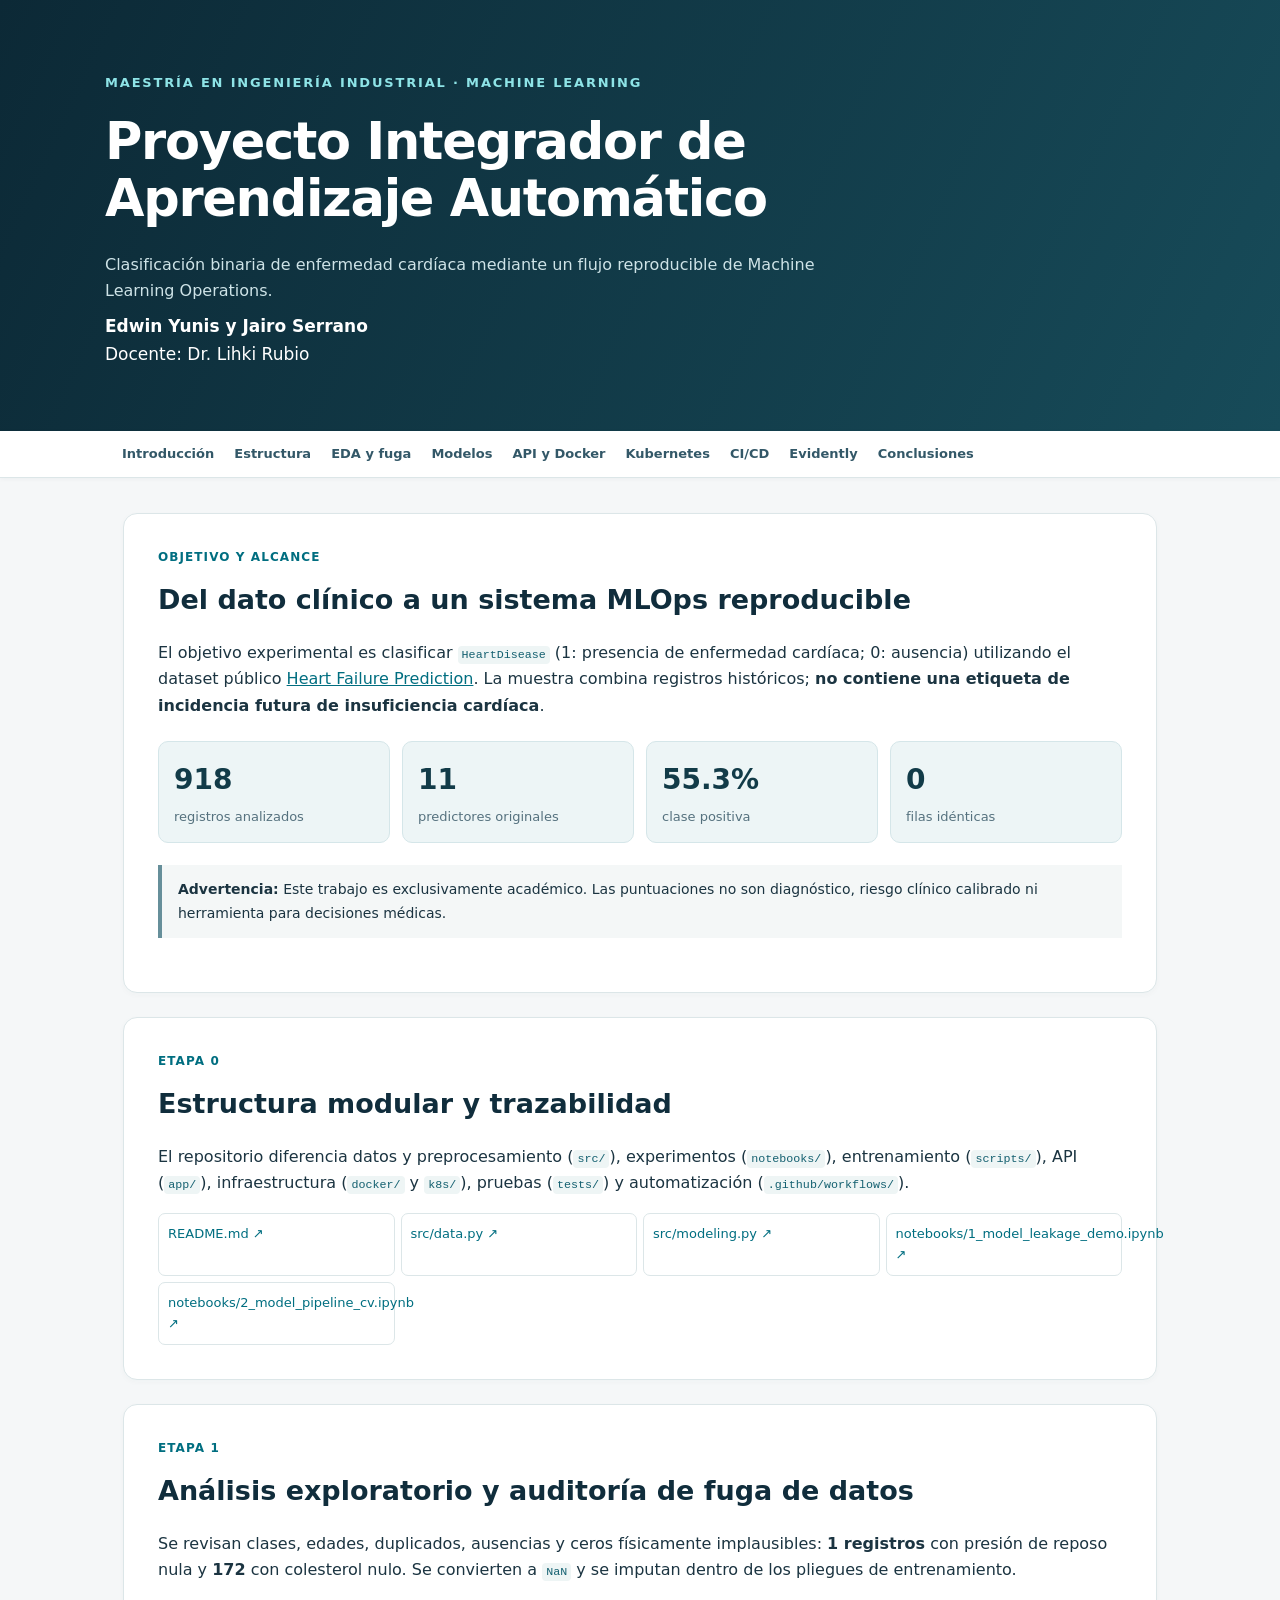
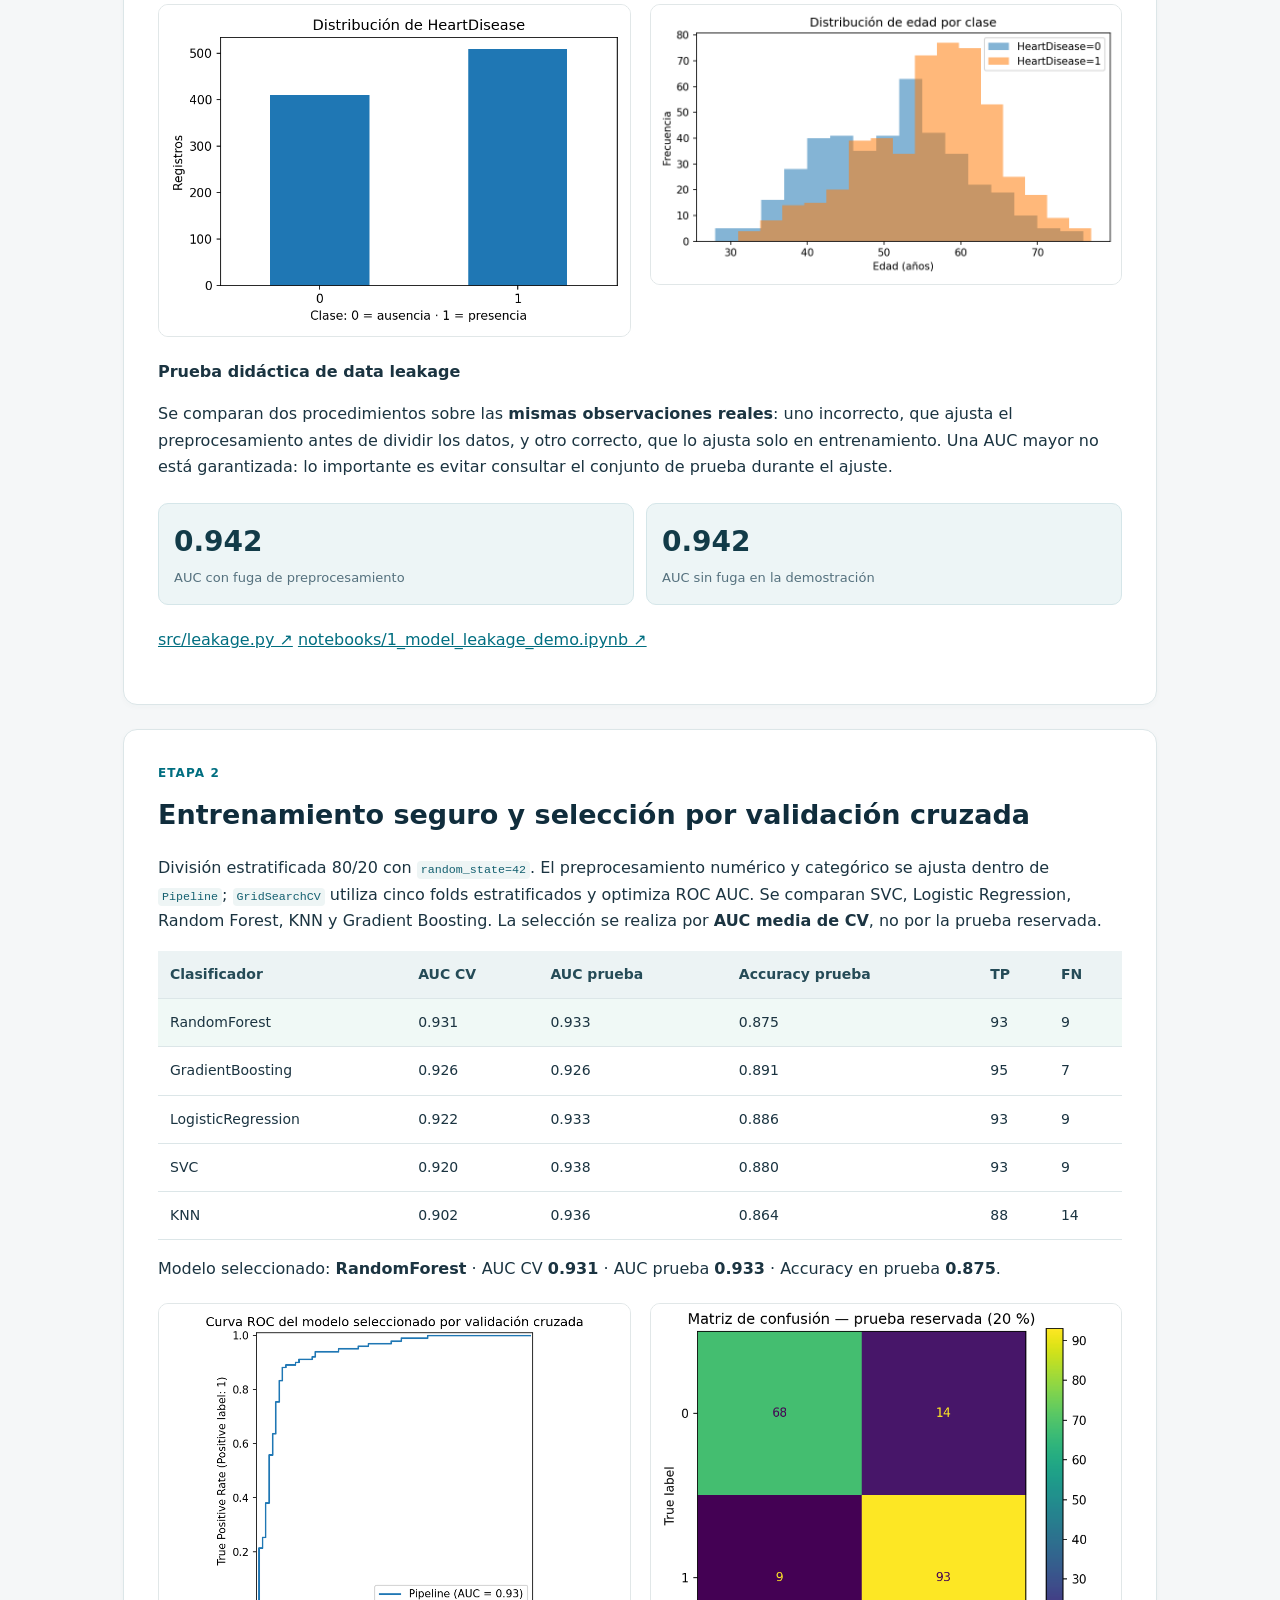
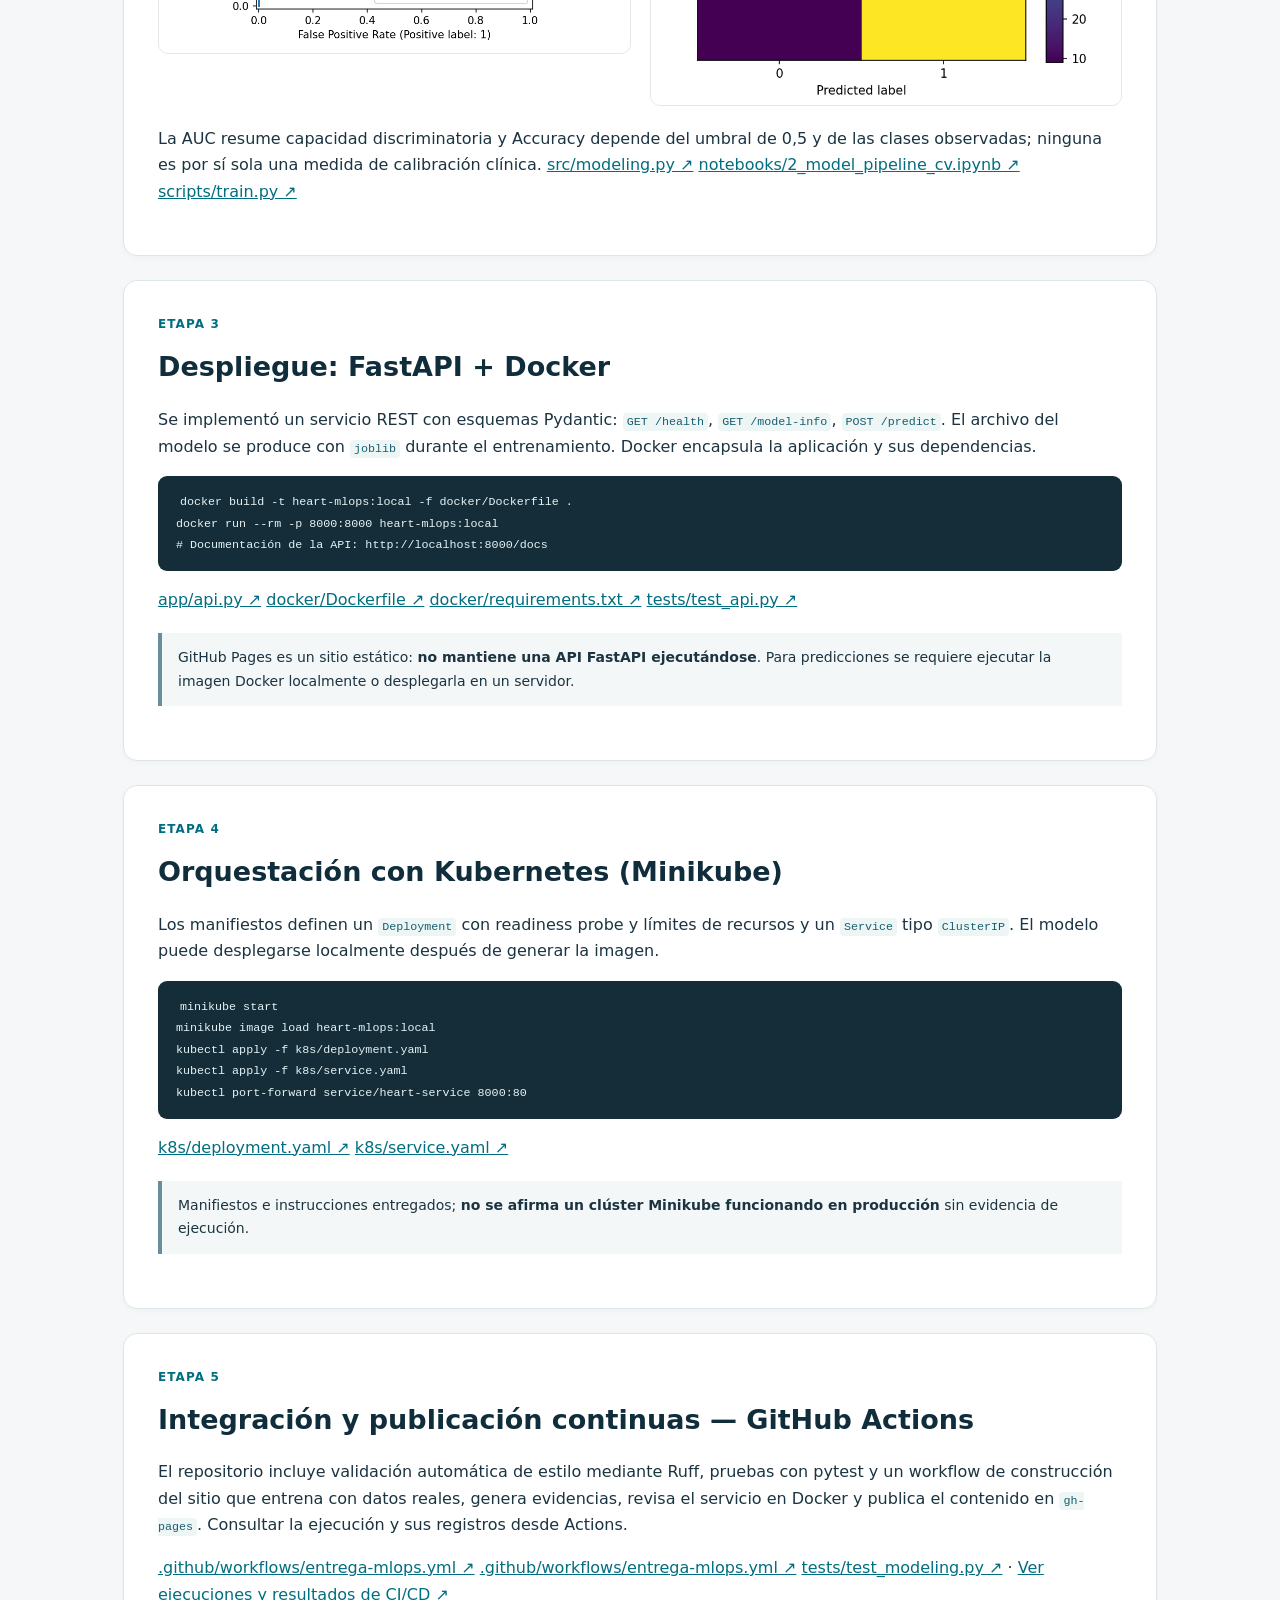
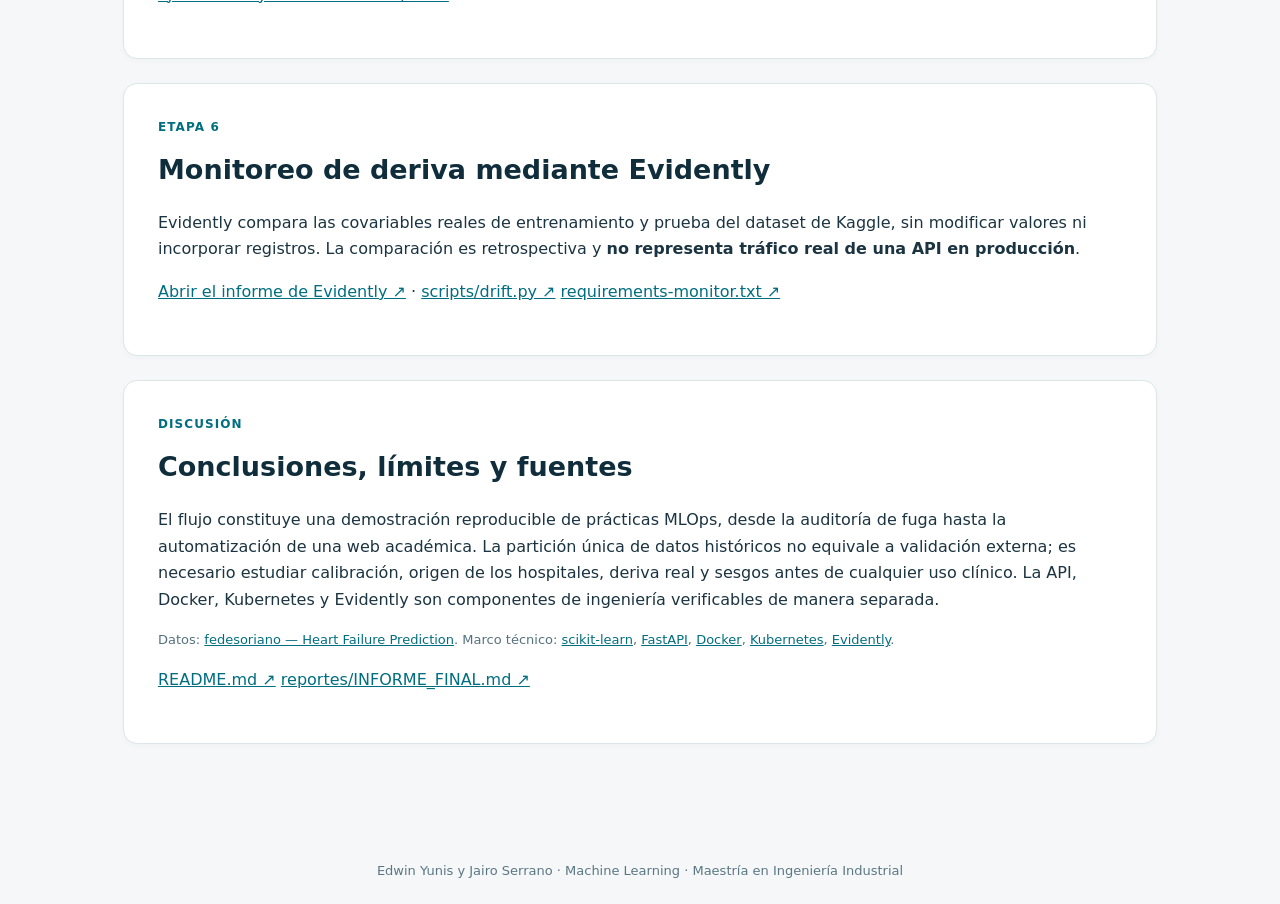
==== index.html @ 92e16dcc "deploy: 9d97e6aaa4f35133ccf42a87e6e1da131573eeb2" ====
<!DOCTYPE html><html lang="es"><head>
<meta charset="UTF-8"><meta name="viewport" content="width=device-width,initial-scale=1.0">
<meta name="description" content="Proyecto académico integral MLOps de Edwin Yunis y Jairo Serrano: datos, modelos, API, Docker, Kubernetes, CI/CD y Evidently.">
<title>Proyecto Integrador MLOps · Edwin Yunis y Jairo Serrano</title>
<style>
:root{--deep:#102d3c;--ink:#1b3441;--dim:#55717e;--accent:#006e80;--bg:#f5f7f8;--line:#dce6e8;--soft:#edf5f6}
*{box-sizing:border-box}body{font-family:system-ui,-apple-system,BlinkMacSystemFont,'Segoe UI',sans-serif;margin:0;background:var(--bg);color:var(--ink);line-height:1.66}a{color:var(--accent)}a:hover{text-decoration-thickness:2px}
header{background:linear-gradient(115deg,#0c2936,#174b59);color:#fff;padding:65px max(25px,calc((100vw - 1070px)/2)) 56px}
header p{margin:7px 0;color:#cee3e7;max-width:750px}h1{font-size:clamp(30px,4.3vw,51px);line-height:1.12;max-width:900px;letter-spacing:-.025em;margin:19px 0 25px}
.byline{font-size:17px;color:white!important}.eyebrow{font-size:13px;letter-spacing:.14em;font-weight:700;text-transform:uppercase;color:#8ee4e7!important}
nav{position:sticky;top:0;background:white;z-index:3;border-bottom:1px solid var(--line);box-shadow:0 1px 5px #1b34410b;overflow-x:auto}nav div{max-width:1080px;margin:auto;display:flex;gap:20px;padding:12px 22px;white-space:nowrap}nav a{font-size:13px;text-decoration:none;font-weight:650;color:#335868}
main{max-width:1080px;margin:auto;padding:35px 23px 70px}section{background:#fff;border:1px solid var(--line);border-radius:14px;padding:clamp(20px,3vw,34px);margin-bottom:24px;box-shadow:0 2px 6px #26434c07}
section h2{margin:0 0 17px;font-size:clamp(20px,2.6vw,27px);color:var(--deep)}section h3{font-size:16px;margin:22px 0 7px}
.small{color:var(--dim);font-size:13px}.kicker{font-weight:750;color:var(--accent);letter-spacing:.09em;font-size:12px;text-transform:uppercase;margin-bottom:10px}
.metrics{display:grid;grid-template-columns:repeat(auto-fit,minmax(175px,1fr));gap:12px;margin:22px 0}
.metric{border:1px solid #d5e6e9;background:var(--soft);padding:15px;border-radius:10px;font-size:13px;color:var(--dim)}.metric b{display:block;font-size:28px;color:#123b48;margin-bottom:2px}
.visuals{display:grid;grid-template-columns:repeat(auto-fit,minmax(275px,1fr));gap:19px;margin:20px 0}.visuals img{width:100%;border:1px solid #e1e7e8;border-radius:10px}
.scroller{overflow:auto}table{border-collapse:collapse;width:100%;font-size:14px}td,th{border-bottom:1px solid var(--line);padding:12px;text-align:left;white-space:nowrap}th{background:#ecf3f4;color:#254b57}tbody tr:first-child{background:#f0f9f6}
.note{border-left:4px solid #668f9a;background:#f4f7f7;padding:13px 16px;margin:20px 0;font-size:14px}
.files{display:grid;gap:6px;grid-template-columns:repeat(auto-fit,minmax(220px,1fr))}.files a{font-size:13px;padding:9px;border:1px solid var(--line);border-radius:7px;text-decoration:none}
.steps{display:grid;grid-template-columns:repeat(auto-fit,minmax(235px,1fr));gap:13px}.step{border:1px solid var(--line);border-radius:9px;padding:15px;background:#fcfdfd}.step b{color:var(--deep)}
code{color:#146070;background:#eef5f5;padding:2px 4px;border-radius:4px;font-size:.9em}pre{background:#142d39;color:#e5f3f5;padding:15px 18px;overflow:auto;border-radius:9px}pre code{background:transparent;color:inherit}
footer{padding:22px;text-align:center;color:#5b7783;font-size:13px}
</style></head><body>
<header><p class="eyebrow">Maestría en Ingeniería Industrial · Machine Learning</p>
<h1>Proyecto Integrador de Aprendizaje Automático</h1>
<p>Clasificación binaria de enfermedad cardíaca mediante un flujo reproducible de Machine Learning Operations.</p>
<p class="byline"><strong>Edwin Yunis y Jairo Serrano</strong><br>Docente: Dr. Lihki Rubio</p>
</header>
<nav aria-label="Índice"><div><a href="#introduccion">Introducción</a><a href="#etapa0">Estructura</a><a href="#etapa1">EDA y fuga</a><a href="#etapa2">Modelos</a><a href="#etapa3">API y Docker</a><a href="#etapa4">Kubernetes</a><a href="#etapa5">CI/CD</a><a href="#etapa6">Evidently</a><a href="#conclusiones">Conclusiones</a></div></nav>
<main>
<section id="introduccion"><div class="kicker">Objetivo y alcance</div><h2>Del dato clínico a un sistema MLOps reproducible</h2>
<p>El objetivo experimental es clasificar <code>HeartDisease</code> (1: presencia de enfermedad cardíaca; 0: ausencia) utilizando el dataset público <a href="https://www.kaggle.com/datasets/fedesoriano/heart-failure-prediction">Heart Failure Prediction</a>. La muestra combina registros históricos; <strong>no contiene una etiqueta de incidencia futura de insuficiencia cardíaca</strong>.</p>
<div class="metrics"><div class="metric"><b>918</b>registros analizados</div><div class="metric"><b>11</b>predictores originales</div><div class="metric"><b>55.3%</b>clase positiva</div><div class="metric"><b>0</b>filas idénticas</div></div>
<div class="note"><strong>Advertencia:</strong> Este trabajo es exclusivamente académico. Las puntuaciones no son diagnóstico, riesgo clínico calibrado ni herramienta para decisiones médicas.</div></section>
<section id="etapa0"><div class="kicker">Etapa 0</div><h2>Estructura modular y trazabilidad</h2>
<p>El repositorio diferencia datos y preprocesamiento (<code>src/</code>), experimentos (<code>notebooks/</code>), entrenamiento (<code>scripts/</code>), API (<code>app/</code>), infraestructura (<code>docker/</code> y <code>k8s/</code>), pruebas (<code>tests/</code>) y automatización (<code>.github/workflows/</code>).</p>
<div class="files"><a href="https://github.com/EdwinY23/heart-disease-mlops/blob/main/README.md" target="_blank" rel="noopener">README.md ↗</a> <a href="https://github.com/EdwinY23/heart-disease-mlops/blob/main/src/data.py" target="_blank" rel="noopener">src/data.py ↗</a> <a href="https://github.com/EdwinY23/heart-disease-mlops/blob/main/src/modeling.py" target="_blank" rel="noopener">src/modeling.py ↗</a> <a href="https://github.com/EdwinY23/heart-disease-mlops/blob/main/notebooks/1_model_leakage_demo.ipynb" target="_blank" rel="noopener">notebooks/1_model_leakage_demo.ipynb ↗</a> <a href="https://github.com/EdwinY23/heart-disease-mlops/blob/main/notebooks/2_model_pipeline_cv.ipynb" target="_blank" rel="noopener">notebooks/2_model_pipeline_cv.ipynb ↗</a></div></section>
<section id="etapa1"><div class="kicker">Etapa 1</div><h2>Análisis exploratorio y auditoría de fuga de datos</h2>
<p>Se revisan clases, edades, duplicados, ausencias y ceros físicamente implausibles: <strong>1 registros</strong> con presión de reposo nula y <strong>172</strong> con colesterol nulo. Se convierten a <code>NaN</code> y se imputan dentro de los pliegues de entrenamiento.</p>
<div class="visuals"><img src="assets/distribucion_clases.png" alt="Distribución de clases del dataset"><img src="assets/edad_clases.png" alt="Histograma de edades según HeartDisease"></div>
<h3>Prueba didáctica de data leakage</h3><p>Se comparan dos procedimientos sobre las <strong>mismas observaciones reales</strong>: uno incorrecto, que ajusta el preprocesamiento antes de dividir los datos, y otro correcto, que lo ajusta solo en entrenamiento. Una AUC mayor no está garantizada: lo importante es evitar consultar el conjunto de prueba durante el ajuste.</p>
<div class="metrics"><div class="metric"><b>0.942</b>AUC con fuga de preprocesamiento</div><div class="metric"><b>0.942</b>AUC sin fuga en la demostración</div></div>
<p><a href="https://github.com/EdwinY23/heart-disease-mlops/blob/main/src/leakage.py" target="_blank" rel="noopener">src/leakage.py ↗</a> <a href="https://github.com/EdwinY23/heart-disease-mlops/blob/main/notebooks/1_model_leakage_demo.ipynb" target="_blank" rel="noopener">notebooks/1_model_leakage_demo.ipynb ↗</a></p></section>
<section id="etapa2"><div class="kicker">Etapa 2</div><h2>Entrenamiento seguro y selección por validación cruzada</h2>
<p>División estratificada 80/20 con <code>random_state=42</code>. El preprocesamiento numérico y categórico se ajusta dentro de <code>Pipeline</code>; <code>GridSearchCV</code> utiliza cinco folds estratificados y optimiza ROC AUC. Se comparan SVC, Logistic Regression, Random Forest, KNN y Gradient Boosting. La selección se realiza por <strong>AUC media de CV</strong>, no por la prueba reservada.</p>
<div class="scroller"><table><thead><tr><th>Clasificador</th><th>AUC CV</th><th>AUC prueba</th><th>Accuracy prueba</th><th>TP</th><th>FN</th></tr></thead><tbody><tr><td>RandomForest</td><td>0.931</td><td>0.933</td><td>0.875</td><td>93</td><td>9</td></tr><tr><td>GradientBoosting</td><td>0.926</td><td>0.926</td><td>0.891</td><td>95</td><td>7</td></tr><tr><td>LogisticRegression</td><td>0.922</td><td>0.933</td><td>0.886</td><td>93</td><td>9</td></tr><tr><td>SVC</td><td>0.920</td><td>0.938</td><td>0.880</td><td>93</td><td>9</td></tr><tr><td>KNN</td><td>0.902</td><td>0.936</td><td>0.864</td><td>88</td><td>14</td></tr></tbody></table></div>
<p>Modelo seleccionado: <strong>RandomForest</strong> · AUC CV <strong>0.931</strong> · AUC prueba <strong>0.933</strong> · Accuracy en prueba <strong>0.875</strong>.</p>
<div class="visuals"><img src="assets/roc_modelo.png" alt="Curva ROC del modelo seleccionado"><img src="assets/matriz_confusion.png" alt="Matriz de confusión sobre la prueba reservada"></div>
<p>La AUC resume capacidad discriminatoria y Accuracy depende del umbral de 0,5 y de las clases observadas; ninguna es por sí sola una medida de calibración clínica. <a href="https://github.com/EdwinY23/heart-disease-mlops/blob/main/src/modeling.py" target="_blank" rel="noopener">src/modeling.py ↗</a> <a href="https://github.com/EdwinY23/heart-disease-mlops/blob/main/notebooks/2_model_pipeline_cv.ipynb" target="_blank" rel="noopener">notebooks/2_model_pipeline_cv.ipynb ↗</a> <a href="https://github.com/EdwinY23/heart-disease-mlops/blob/main/scripts/train.py" target="_blank" rel="noopener">scripts/train.py ↗</a></p></section>
<section id="etapa3"><div class="kicker">Etapa 3</div><h2>Despliegue: FastAPI + Docker</h2>
<p>Se implementó un servicio REST con esquemas Pydantic: <code>GET /health</code>, <code>GET /model-info</code>, <code>POST /predict</code>. El archivo del modelo se produce con <code>joblib</code> durante el entrenamiento. Docker encapsula la aplicación y sus dependencias.</p>
<pre><code>docker build -t heart-mlops:local -f docker/Dockerfile .
docker run --rm -p 8000:8000 heart-mlops:local
# Documentación de la API: http://localhost:8000/docs</code></pre>
<p><a href="https://github.com/EdwinY23/heart-disease-mlops/blob/main/app/api.py" target="_blank" rel="noopener">app/api.py ↗</a> <a href="https://github.com/EdwinY23/heart-disease-mlops/blob/main/docker/Dockerfile" target="_blank" rel="noopener">docker/Dockerfile ↗</a> <a href="https://github.com/EdwinY23/heart-disease-mlops/blob/main/docker/requirements.txt" target="_blank" rel="noopener">docker/requirements.txt ↗</a> <a href="https://github.com/EdwinY23/heart-disease-mlops/blob/main/tests/test_api.py" target="_blank" rel="noopener">tests/test_api.py ↗</a></p><div class="note">GitHub Pages es un sitio estático: <strong>no mantiene una API FastAPI ejecutándose</strong>. Para predicciones se requiere ejecutar la imagen Docker localmente o desplegarla en un servidor.</div></section>
<section id="etapa4"><div class="kicker">Etapa 4</div><h2>Orquestación con Kubernetes (Minikube)</h2>
<p>Los manifiestos definen un <code>Deployment</code> con readiness probe y límites de recursos y un <code>Service</code> tipo <code>ClusterIP</code>. El modelo puede desplegarse localmente después de generar la imagen.</p>
<pre><code>minikube start
minikube image load heart-mlops:local
kubectl apply -f k8s/deployment.yaml
kubectl apply -f k8s/service.yaml
kubectl port-forward service/heart-service 8000:80</code></pre>
<p><a href="https://github.com/EdwinY23/heart-disease-mlops/blob/main/k8s/deployment.yaml" target="_blank" rel="noopener">k8s/deployment.yaml ↗</a> <a href="https://github.com/EdwinY23/heart-disease-mlops/blob/main/k8s/service.yaml" target="_blank" rel="noopener">k8s/service.yaml ↗</a></p><div class="note">Manifiestos e instrucciones entregados; <strong>no se afirma un clúster Minikube funcionando en producción</strong> sin evidencia de ejecución.</div></section>
<section id="etapa5"><div class="kicker">Etapa 5</div><h2>Integración y publicación continuas — GitHub Actions</h2>
<p>El repositorio incluye validación automática de estilo mediante Ruff, pruebas con pytest y un workflow de construcción del sitio que entrena con datos reales, genera evidencias, revisa el servicio en Docker y publica el contenido en <code>gh-pages</code>. Consultar la ejecución y sus registros desde Actions.</p>
<p><a href="https://github.com/EdwinY23/heart-disease-mlops/blob/main/.github/workflows/entrega-mlops.yml" target="_blank" rel="noopener">.github/workflows/entrega-mlops.yml ↗</a> <a href="https://github.com/EdwinY23/heart-disease-mlops/blob/main/.github/workflows/entrega-mlops.yml" target="_blank" rel="noopener">.github/workflows/entrega-mlops.yml ↗</a> <a href="https://github.com/EdwinY23/heart-disease-mlops/blob/main/tests/test_modeling.py" target="_blank" rel="noopener">tests/test_modeling.py ↗</a> · <a href="https://github.com/EdwinY23/heart-disease-mlops/actions">Ver ejecuciones y resultados de CI/CD ↗</a></p></section>
<section id="etapa6"><div class="kicker">Etapa 6</div><h2>Monitoreo de deriva mediante Evidently</h2>
<p>Evidently compara las covariables reales de entrenamiento y prueba del dataset de Kaggle, sin modificar valores ni incorporar registros. La comparación es retrospectiva y <strong>no representa tráfico real de una API en producción</strong>.</p>
<p><a href="drift_report.html">Abrir el informe de Evidently ↗</a> · <a href="https://github.com/EdwinY23/heart-disease-mlops/blob/main/scripts/drift.py" target="_blank" rel="noopener">scripts/drift.py ↗</a> <a href="https://github.com/EdwinY23/heart-disease-mlops/blob/main/requirements-monitor.txt" target="_blank" rel="noopener">requirements-monitor.txt ↗</a></p></section>
<section id="conclusiones"><div class="kicker">Discusión</div><h2>Conclusiones, límites y fuentes</h2>
<p>El flujo constituye una demostración reproducible de prácticas MLOps, desde la auditoría de fuga hasta la automatización de una web académica. La partición única de datos históricos no equivale a validación externa; es necesario estudiar calibración, origen de los hospitales, deriva real y sesgos antes de cualquier uso clínico. La API, Docker, Kubernetes y Evidently son componentes de ingeniería verificables de manera separada.</p>
<p class="small">Datos: <a href="https://www.kaggle.com/datasets/fedesoriano/heart-failure-prediction">fedesoriano — Heart Failure Prediction</a>. Marco técnico: <a href="https://scikit-learn.org/stable/modules/compose.html">scikit-learn</a>, <a href="https://fastapi.tiangolo.com/">FastAPI</a>, <a href="https://docs.docker.com/">Docker</a>, <a href="https://kubernetes.io/docs/home/">Kubernetes</a>, <a href="https://docs.evidentlyai.com/">Evidently</a>.</p>
<p><a href="https://github.com/EdwinY23/heart-disease-mlops/blob/main/README.md" target="_blank" rel="noopener">README.md ↗</a> <a href="https://github.com/EdwinY23/heart-disease-mlops/blob/main/reportes/INFORME_FINAL.md" target="_blank" rel="noopener">reportes/INFORME_FINAL.md ↗</a></p></section>
</main><footer>Edwin Yunis y Jairo Serrano · Machine Learning · Maestría en Ingeniería Industrial</footer></body></html>
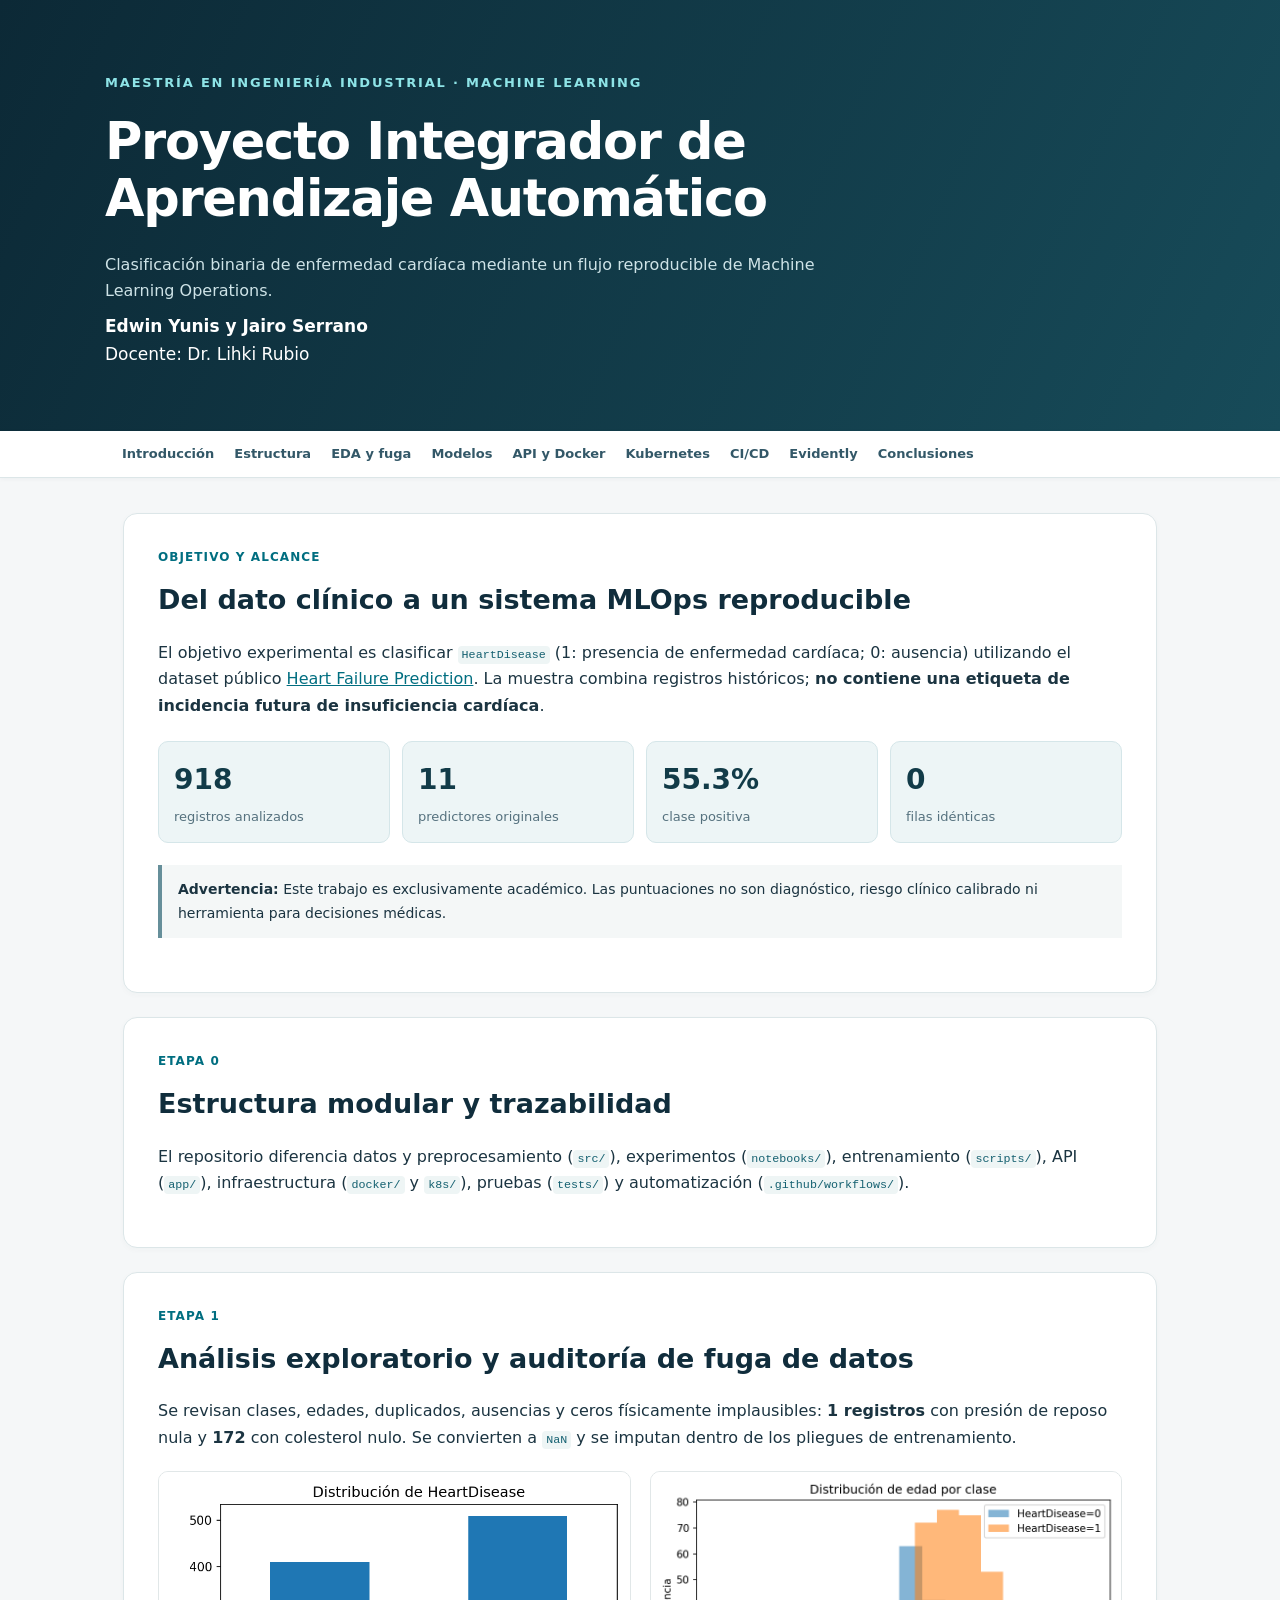
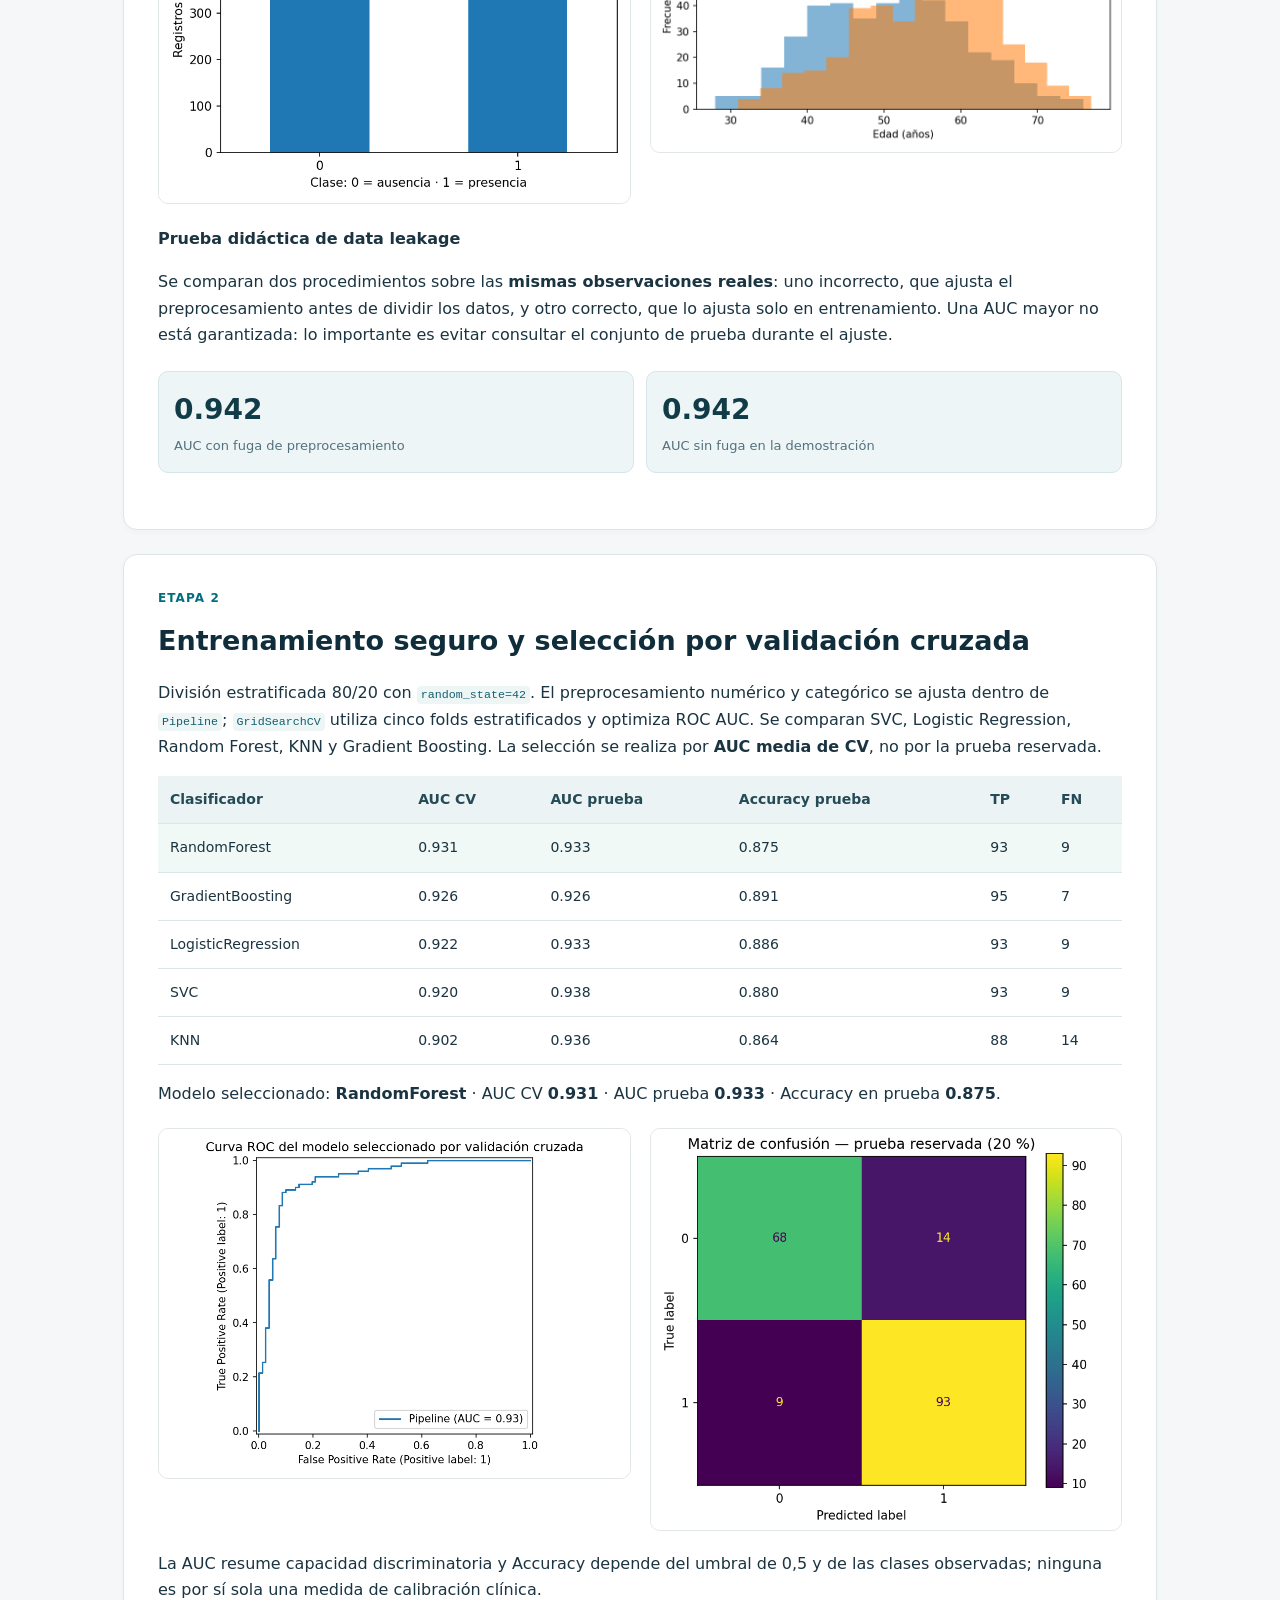
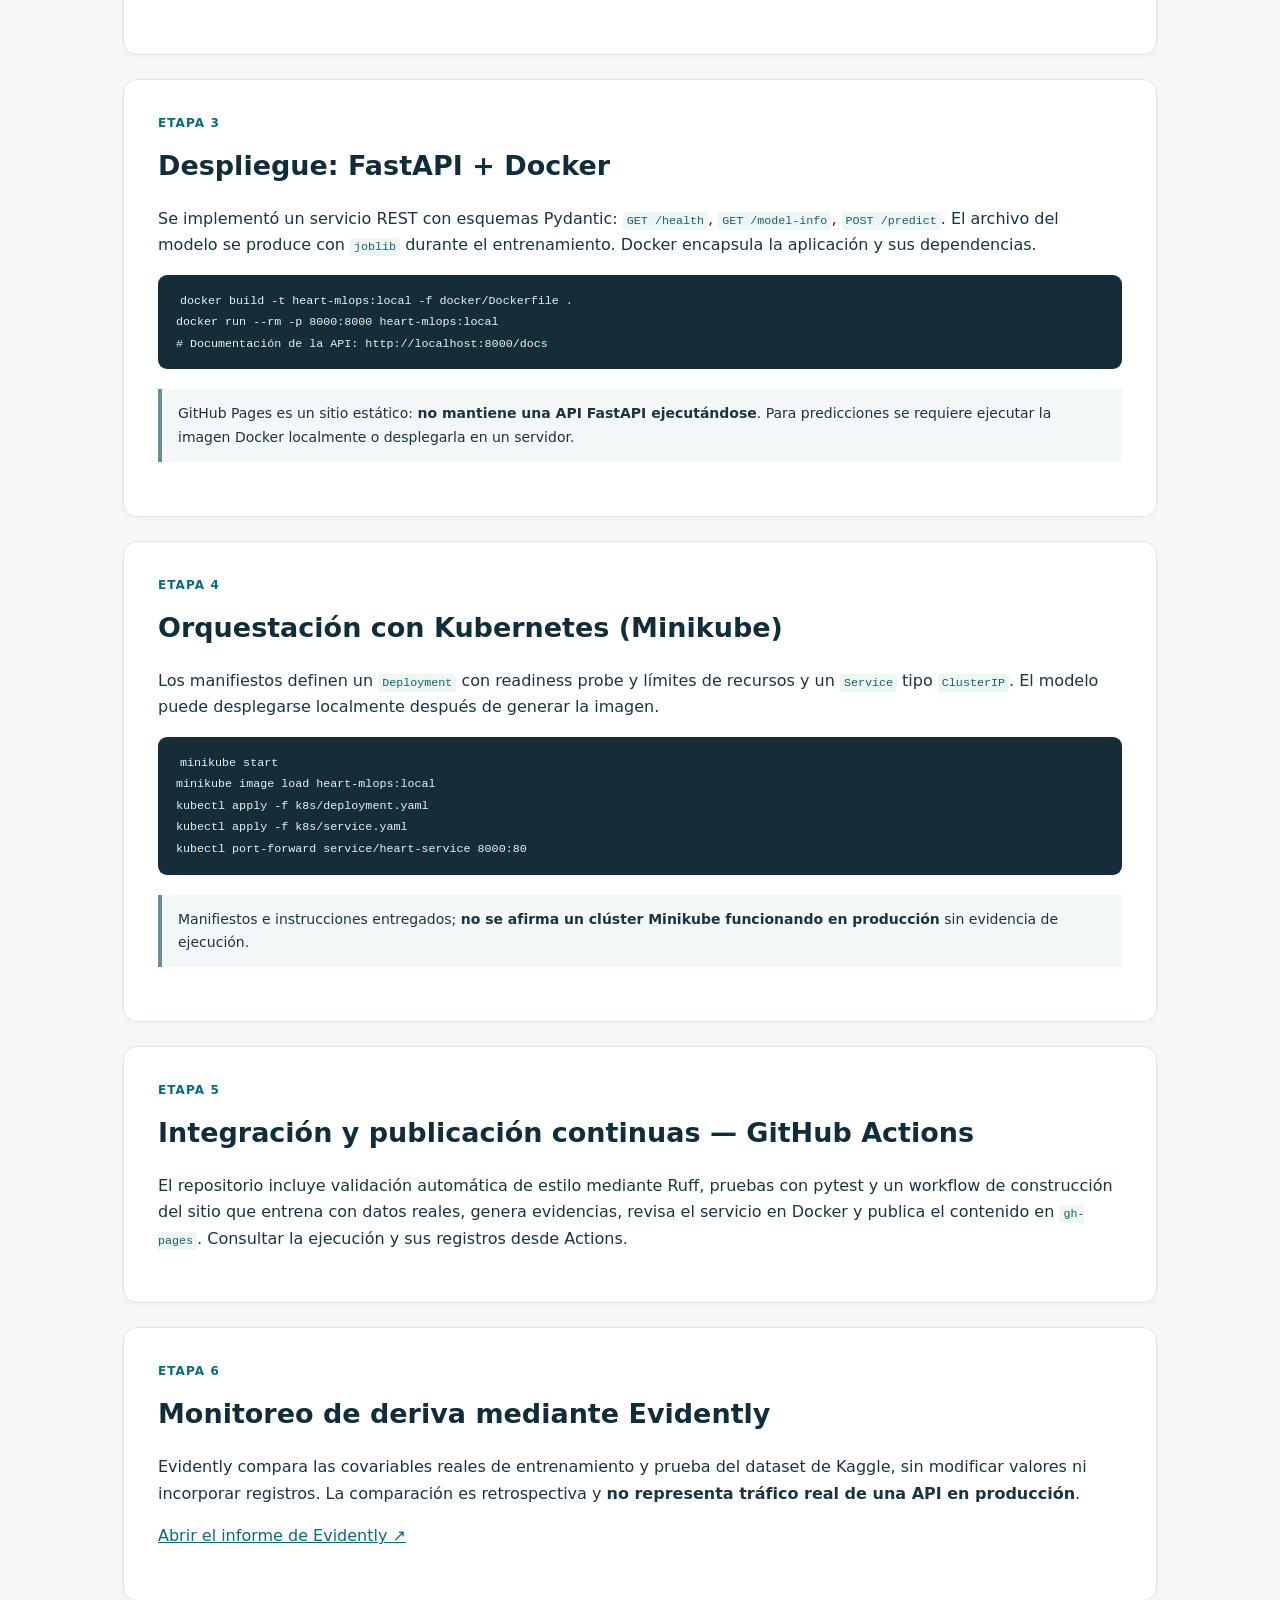
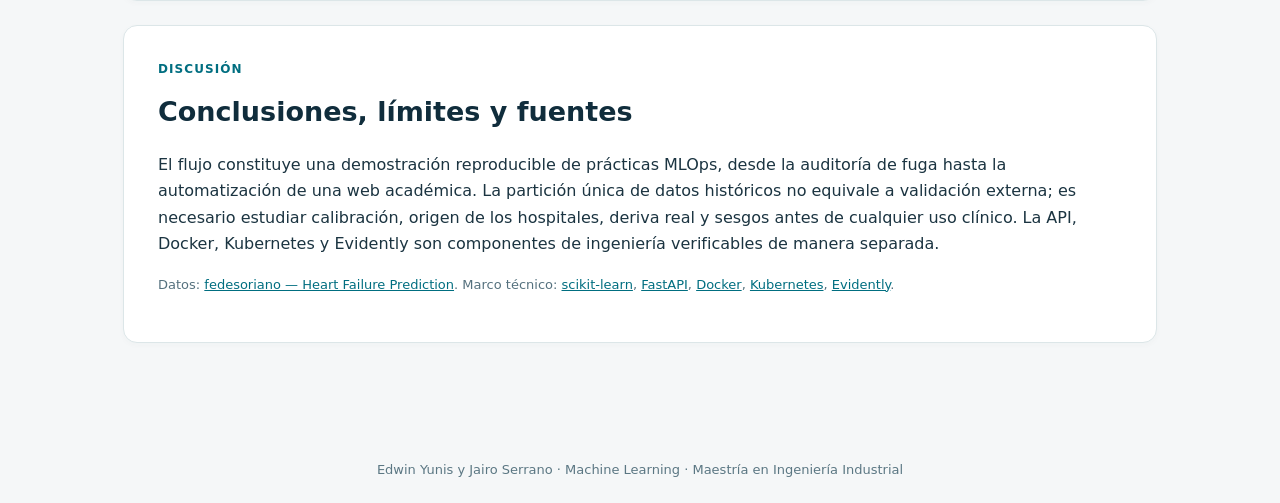
==== commit 17d5fa89: "deploy: 3077d53d5d507166adb97f64a96735edb2c4f5e7" ====
--- a/index.html
+++ b/index.html
@@ -35,25 +35,25 @@
 <div class="note"><strong>Advertencia:</strong> Este trabajo es exclusivamente académico. Las puntuaciones no son diagnóstico, riesgo clínico calibrado ni herramienta para decisiones médicas.</div></section>
 <section id="etapa0"><div class="kicker">Etapa 0</div><h2>Estructura modular y trazabilidad</h2>
 <p>El repositorio diferencia datos y preprocesamiento (<code>src/</code>), experimentos (<code>notebooks/</code>), entrenamiento (<code>scripts/</code>), API (<code>app/</code>), infraestructura (<code>docker/</code> y <code>k8s/</code>), pruebas (<code>tests/</code>) y automatización (<code>.github/workflows/</code>).</p>
-<div class="files"><a href="https://github.com/EdwinY23/heart-disease-mlops/blob/main/README.md" target="_blank" rel="noopener">README.md ↗</a> <a href="https://github.com/EdwinY23/heart-disease-mlops/blob/main/src/data.py" target="_blank" rel="noopener">src/data.py ↗</a> <a href="https://github.com/EdwinY23/heart-disease-mlops/blob/main/src/modeling.py" target="_blank" rel="noopener">src/modeling.py ↗</a> <a href="https://github.com/EdwinY23/heart-disease-mlops/blob/main/notebooks/1_model_leakage_demo.ipynb" target="_blank" rel="noopener">notebooks/1_model_leakage_demo.ipynb ↗</a> <a href="https://github.com/EdwinY23/heart-disease-mlops/blob/main/notebooks/2_model_pipeline_cv.ipynb" target="_blank" rel="noopener">notebooks/2_model_pipeline_cv.ipynb ↗</a></div></section>
+</section>
 <section id="etapa1"><div class="kicker">Etapa 1</div><h2>Análisis exploratorio y auditoría de fuga de datos</h2>
 <p>Se revisan clases, edades, duplicados, ausencias y ceros físicamente implausibles: <strong>1 registros</strong> con presión de reposo nula y <strong>172</strong> con colesterol nulo. Se convierten a <code>NaN</code> y se imputan dentro de los pliegues de entrenamiento.</p>
 <div class="visuals"><img src="assets/distribucion_clases.png" alt="Distribución de clases del dataset"><img src="assets/edad_clases.png" alt="Histograma de edades según HeartDisease"></div>
 <h3>Prueba didáctica de data leakage</h3><p>Se comparan dos procedimientos sobre las <strong>mismas observaciones reales</strong>: uno incorrecto, que ajusta el preprocesamiento antes de dividir los datos, y otro correcto, que lo ajusta solo en entrenamiento. Una AUC mayor no está garantizada: lo importante es evitar consultar el conjunto de prueba durante el ajuste.</p>
 <div class="metrics"><div class="metric"><b>0.942</b>AUC con fuga de preprocesamiento</div><div class="metric"><b>0.942</b>AUC sin fuga en la demostración</div></div>
-<p><a href="https://github.com/EdwinY23/heart-disease-mlops/blob/main/src/leakage.py" target="_blank" rel="noopener">src/leakage.py ↗</a> <a href="https://github.com/EdwinY23/heart-disease-mlops/blob/main/notebooks/1_model_leakage_demo.ipynb" target="_blank" rel="noopener">notebooks/1_model_leakage_demo.ipynb ↗</a></p></section>
+</section>
 <section id="etapa2"><div class="kicker">Etapa 2</div><h2>Entrenamiento seguro y selección por validación cruzada</h2>
 <p>División estratificada 80/20 con <code>random_state=42</code>. El preprocesamiento numérico y categórico se ajusta dentro de <code>Pipeline</code>; <code>GridSearchCV</code> utiliza cinco folds estratificados y optimiza ROC AUC. Se comparan SVC, Logistic Regression, Random Forest, KNN y Gradient Boosting. La selección se realiza por <strong>AUC media de CV</strong>, no por la prueba reservada.</p>
 <div class="scroller"><table><thead><tr><th>Clasificador</th><th>AUC CV</th><th>AUC prueba</th><th>Accuracy prueba</th><th>TP</th><th>FN</th></tr></thead><tbody><tr><td>RandomForest</td><td>0.931</td><td>0.933</td><td>0.875</td><td>93</td><td>9</td></tr><tr><td>GradientBoosting</td><td>0.926</td><td>0.926</td><td>0.891</td><td>95</td><td>7</td></tr><tr><td>LogisticRegression</td><td>0.922</td><td>0.933</td><td>0.886</td><td>93</td><td>9</td></tr><tr><td>SVC</td><td>0.920</td><td>0.938</td><td>0.880</td><td>93</td><td>9</td></tr><tr><td>KNN</td><td>0.902</td><td>0.936</td><td>0.864</td><td>88</td><td>14</td></tr></tbody></table></div>
 <p>Modelo seleccionado: <strong>RandomForest</strong> · AUC CV <strong>0.931</strong> · AUC prueba <strong>0.933</strong> · Accuracy en prueba <strong>0.875</strong>.</p>
 <div class="visuals"><img src="assets/roc_modelo.png" alt="Curva ROC del modelo seleccionado"><img src="assets/matriz_confusion.png" alt="Matriz de confusión sobre la prueba reservada"></div>
-<p>La AUC resume capacidad discriminatoria y Accuracy depende del umbral de 0,5 y de las clases observadas; ninguna es por sí sola una medida de calibración clínica. <a href="https://github.com/EdwinY23/heart-disease-mlops/blob/main/src/modeling.py" target="_blank" rel="noopener">src/modeling.py ↗</a> <a href="https://github.com/EdwinY23/heart-disease-mlops/blob/main/notebooks/2_model_pipeline_cv.ipynb" target="_blank" rel="noopener">notebooks/2_model_pipeline_cv.ipynb ↗</a> <a href="https://github.com/EdwinY23/heart-disease-mlops/blob/main/scripts/train.py" target="_blank" rel="noopener">scripts/train.py ↗</a></p></section>
+<p>La AUC resume capacidad discriminatoria y Accuracy depende del umbral de 0,5 y de las clases observadas; ninguna es por sí sola una medida de calibración clínica.</p></section>
 <section id="etapa3"><div class="kicker">Etapa 3</div><h2>Despliegue: FastAPI + Docker</h2>
 <p>Se implementó un servicio REST con esquemas Pydantic: <code>GET /health</code>, <code>GET /model-info</code>, <code>POST /predict</code>. El archivo del modelo se produce con <code>joblib</code> durante el entrenamiento. Docker encapsula la aplicación y sus dependencias.</p>
 <pre><code>docker build -t heart-mlops:local -f docker/Dockerfile .
 docker run --rm -p 8000:8000 heart-mlops:local
 # Documentación de la API: http://localhost:8000/docs</code></pre>
-<p><a href="https://github.com/EdwinY23/heart-disease-mlops/blob/main/app/api.py" target="_blank" rel="noopener">app/api.py ↗</a> <a href="https://github.com/EdwinY23/heart-disease-mlops/blob/main/docker/Dockerfile" target="_blank" rel="noopener">docker/Dockerfile ↗</a> <a href="https://github.com/EdwinY23/heart-disease-mlops/blob/main/docker/requirements.txt" target="_blank" rel="noopener">docker/requirements.txt ↗</a> <a href="https://github.com/EdwinY23/heart-disease-mlops/blob/main/tests/test_api.py" target="_blank" rel="noopener">tests/test_api.py ↗</a></p><div class="note">GitHub Pages es un sitio estático: <strong>no mantiene una API FastAPI ejecutándose</strong>. Para predicciones se requiere ejecutar la imagen Docker localmente o desplegarla en un servidor.</div></section>
+<div class="note">GitHub Pages es un sitio estático: <strong>no mantiene una API FastAPI ejecutándose</strong>. Para predicciones se requiere ejecutar la imagen Docker localmente o desplegarla en un servidor.</div></section>
 <section id="etapa4"><div class="kicker">Etapa 4</div><h2>Orquestación con Kubernetes (Minikube)</h2>
 <p>Los manifiestos definen un <code>Deployment</code> con readiness probe y límites de recursos y un <code>Service</code> tipo <code>ClusterIP</code>. El modelo puede desplegarse localmente después de generar la imagen.</p>
 <pre><code>minikube start
@@ -61,15 +61,15 @@
 kubectl apply -f k8s/deployment.yaml
 kubectl apply -f k8s/service.yaml
 kubectl port-forward service/heart-service 8000:80</code></pre>
-<p><a href="https://github.com/EdwinY23/heart-disease-mlops/blob/main/k8s/deployment.yaml" target="_blank" rel="noopener">k8s/deployment.yaml ↗</a> <a href="https://github.com/EdwinY23/heart-disease-mlops/blob/main/k8s/service.yaml" target="_blank" rel="noopener">k8s/service.yaml ↗</a></p><div class="note">Manifiestos e instrucciones entregados; <strong>no se afirma un clúster Minikube funcionando en producción</strong> sin evidencia de ejecución.</div></section>
+<div class="note">Manifiestos e instrucciones entregados; <strong>no se afirma un clúster Minikube funcionando en producción</strong> sin evidencia de ejecución.</div></section>
 <section id="etapa5"><div class="kicker">Etapa 5</div><h2>Integración y publicación continuas — GitHub Actions</h2>
 <p>El repositorio incluye validación automática de estilo mediante Ruff, pruebas con pytest y un workflow de construcción del sitio que entrena con datos reales, genera evidencias, revisa el servicio en Docker y publica el contenido en <code>gh-pages</code>. Consultar la ejecución y sus registros desde Actions.</p>
-<p><a href="https://github.com/EdwinY23/heart-disease-mlops/blob/main/.github/workflows/entrega-mlops.yml" target="_blank" rel="noopener">.github/workflows/entrega-mlops.yml ↗</a> <a href="https://github.com/EdwinY23/heart-disease-mlops/blob/main/.github/workflows/entrega-mlops.yml" target="_blank" rel="noopener">.github/workflows/entrega-mlops.yml ↗</a> <a href="https://github.com/EdwinY23/heart-disease-mlops/blob/main/tests/test_modeling.py" target="_blank" rel="noopener">tests/test_modeling.py ↗</a> · <a href="https://github.com/EdwinY23/heart-disease-mlops/actions">Ver ejecuciones y resultados de CI/CD ↗</a></p></section>
+</section>
 <section id="etapa6"><div class="kicker">Etapa 6</div><h2>Monitoreo de deriva mediante Evidently</h2>
 <p>Evidently compara las covariables reales de entrenamiento y prueba del dataset de Kaggle, sin modificar valores ni incorporar registros. La comparación es retrospectiva y <strong>no representa tráfico real de una API en producción</strong>.</p>
-<p><a href="drift_report.html">Abrir el informe de Evidently ↗</a> · <a href="https://github.com/EdwinY23/heart-disease-mlops/blob/main/scripts/drift.py" target="_blank" rel="noopener">scripts/drift.py ↗</a> <a href="https://github.com/EdwinY23/heart-disease-mlops/blob/main/requirements-monitor.txt" target="_blank" rel="noopener">requirements-monitor.txt ↗</a></p></section>
+<p><a href="drift_report.html">Abrir el informe de Evidently ↗</a></p></section>
 <section id="conclusiones"><div class="kicker">Discusión</div><h2>Conclusiones, límites y fuentes</h2>
 <p>El flujo constituye una demostración reproducible de prácticas MLOps, desde la auditoría de fuga hasta la automatización de una web académica. La partición única de datos históricos no equivale a validación externa; es necesario estudiar calibración, origen de los hospitales, deriva real y sesgos antes de cualquier uso clínico. La API, Docker, Kubernetes y Evidently son componentes de ingeniería verificables de manera separada.</p>
 <p class="small">Datos: <a href="https://www.kaggle.com/datasets/fedesoriano/heart-failure-prediction">fedesoriano — Heart Failure Prediction</a>. Marco técnico: <a href="https://scikit-learn.org/stable/modules/compose.html">scikit-learn</a>, <a href="https://fastapi.tiangolo.com/">FastAPI</a>, <a href="https://docs.docker.com/">Docker</a>, <a href="https://kubernetes.io/docs/home/">Kubernetes</a>, <a href="https://docs.evidentlyai.com/">Evidently</a>.</p>
-<p><a href="https://github.com/EdwinY23/heart-disease-mlops/blob/main/README.md" target="_blank" rel="noopener">README.md ↗</a> <a href="https://github.com/EdwinY23/heart-disease-mlops/blob/main/reportes/INFORME_FINAL.md" target="_blank" rel="noopener">reportes/INFORME_FINAL.md ↗</a></p></section>
+</section>
 </main><footer>Edwin Yunis y Jairo Serrano · Machine Learning · Maestría en Ingeniería Industrial</footer></body></html>
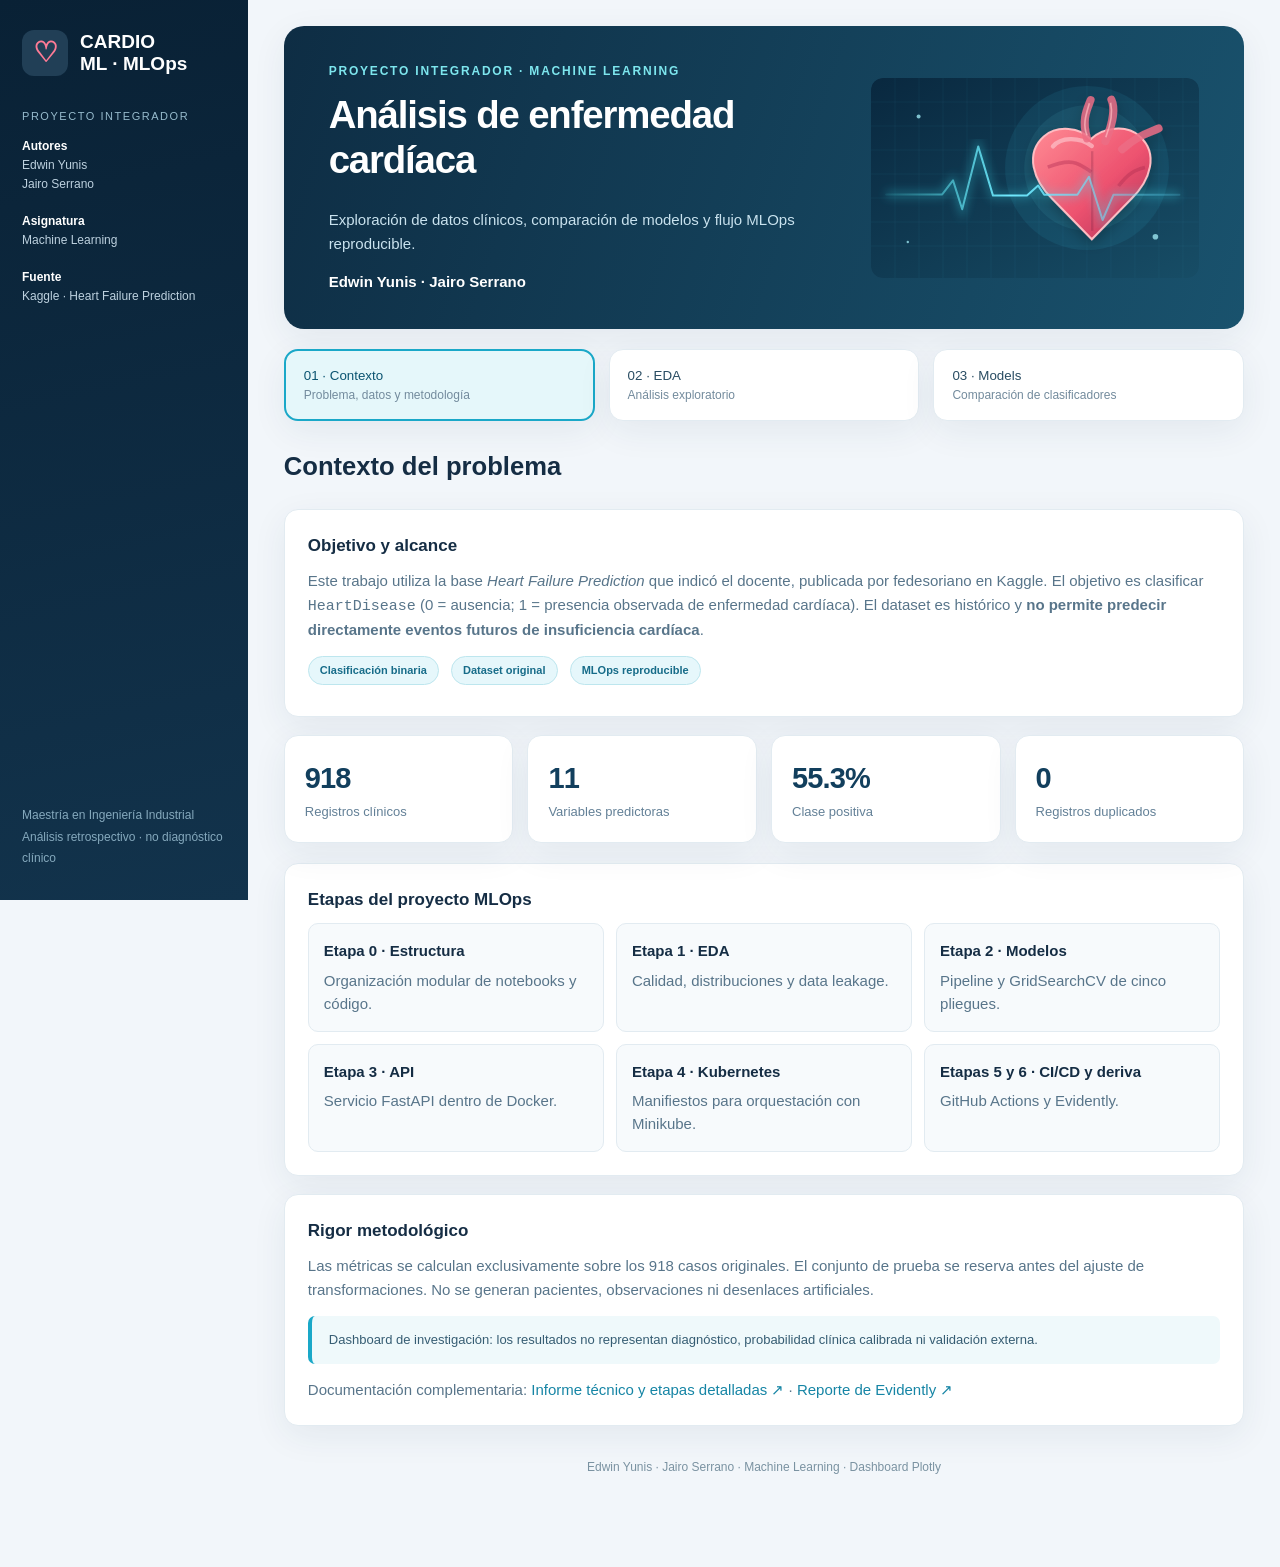
==== commit a77a9e05: "deploy: 637b8795c3cf979b2f3e87d9a27caa31121fb823" ====
--- a/index.html
+++ b/index.html
@@ -1,75 +1,201 @@
-<!DOCTYPE html><html lang="es"><head>
-<meta charset="UTF-8"><meta name="viewport" content="width=device-width,initial-scale=1.0">
-<meta name="description" content="Proyecto académico integral MLOps de Edwin Yunis y Jairo Serrano: datos, modelos, API, Docker, Kubernetes, CI/CD y Evidently.">
-<title>Proyecto Integrador MLOps · Edwin Yunis y Jairo Serrano</title>
-<style>
-:root{--deep:#102d3c;--ink:#1b3441;--dim:#55717e;--accent:#006e80;--bg:#f5f7f8;--line:#dce6e8;--soft:#edf5f6}
-*{box-sizing:border-box}body{font-family:system-ui,-apple-system,BlinkMacSystemFont,'Segoe UI',sans-serif;margin:0;background:var(--bg);color:var(--ink);line-height:1.66}a{color:var(--accent)}a:hover{text-decoration-thickness:2px}
-header{background:linear-gradient(115deg,#0c2936,#174b59);color:#fff;padding:65px max(25px,calc((100vw - 1070px)/2)) 56px}
-header p{margin:7px 0;color:#cee3e7;max-width:750px}h1{font-size:clamp(30px,4.3vw,51px);line-height:1.12;max-width:900px;letter-spacing:-.025em;margin:19px 0 25px}
-.byline{font-size:17px;color:white!important}.eyebrow{font-size:13px;letter-spacing:.14em;font-weight:700;text-transform:uppercase;color:#8ee4e7!important}
-nav{position:sticky;top:0;background:white;z-index:3;border-bottom:1px solid var(--line);box-shadow:0 1px 5px #1b34410b;overflow-x:auto}nav div{max-width:1080px;margin:auto;display:flex;gap:20px;padding:12px 22px;white-space:nowrap}nav a{font-size:13px;text-decoration:none;font-weight:650;color:#335868}
-main{max-width:1080px;margin:auto;padding:35px 23px 70px}section{background:#fff;border:1px solid var(--line);border-radius:14px;padding:clamp(20px,3vw,34px);margin-bottom:24px;box-shadow:0 2px 6px #26434c07}
-section h2{margin:0 0 17px;font-size:clamp(20px,2.6vw,27px);color:var(--deep)}section h3{font-size:16px;margin:22px 0 7px}
-.small{color:var(--dim);font-size:13px}.kicker{font-weight:750;color:var(--accent);letter-spacing:.09em;font-size:12px;text-transform:uppercase;margin-bottom:10px}
-.metrics{display:grid;grid-template-columns:repeat(auto-fit,minmax(175px,1fr));gap:12px;margin:22px 0}
-.metric{border:1px solid #d5e6e9;background:var(--soft);padding:15px;border-radius:10px;font-size:13px;color:var(--dim)}.metric b{display:block;font-size:28px;color:#123b48;margin-bottom:2px}
-.visuals{display:grid;grid-template-columns:repeat(auto-fit,minmax(275px,1fr));gap:19px;margin:20px 0}.visuals img{width:100%;border:1px solid #e1e7e8;border-radius:10px}
-.scroller{overflow:auto}table{border-collapse:collapse;width:100%;font-size:14px}td,th{border-bottom:1px solid var(--line);padding:12px;text-align:left;white-space:nowrap}th{background:#ecf3f4;color:#254b57}tbody tr:first-child{background:#f0f9f6}
-.note{border-left:4px solid #668f9a;background:#f4f7f7;padding:13px 16px;margin:20px 0;font-size:14px}
-.files{display:grid;gap:6px;grid-template-columns:repeat(auto-fit,minmax(220px,1fr))}.files a{font-size:13px;padding:9px;border:1px solid var(--line);border-radius:7px;text-decoration:none}
-.steps{display:grid;grid-template-columns:repeat(auto-fit,minmax(235px,1fr));gap:13px}.step{border:1px solid var(--line);border-radius:9px;padding:15px;background:#fcfdfd}.step b{color:var(--deep)}
-code{color:#146070;background:#eef5f5;padding:2px 4px;border-radius:4px;font-size:.9em}pre{background:#142d39;color:#e5f3f5;padding:15px 18px;overflow:auto;border-radius:9px}pre code{background:transparent;color:inherit}
-footer{padding:22px;text-align:center;color:#5b7783;font-size:13px}
-</style></head><body>
-<header><p class="eyebrow">Maestría en Ingeniería Industrial · Machine Learning</p>
-<h1>Proyecto Integrador de Aprendizaje Automático</h1>
-<p>Clasificación binaria de enfermedad cardíaca mediante un flujo reproducible de Machine Learning Operations.</p>
-<p class="byline"><strong>Edwin Yunis y Jairo Serrano</strong><br>Docente: Dr. Lihki Rubio</p>
-</header>
-<nav aria-label="Índice"><div><a href="#introduccion">Introducción</a><a href="#etapa0">Estructura</a><a href="#etapa1">EDA y fuga</a><a href="#etapa2">Modelos</a><a href="#etapa3">API y Docker</a><a href="#etapa4">Kubernetes</a><a href="#etapa5">CI/CD</a><a href="#etapa6">Evidently</a><a href="#conclusiones">Conclusiones</a></div></nav>
-<main>
-<section id="introduccion"><div class="kicker">Objetivo y alcance</div><h2>Del dato clínico a un sistema MLOps reproducible</h2>
-<p>El objetivo experimental es clasificar <code>HeartDisease</code> (1: presencia de enfermedad cardíaca; 0: ausencia) utilizando el dataset público <a href="https://www.kaggle.com/datasets/fedesoriano/heart-failure-prediction">Heart Failure Prediction</a>. La muestra combina registros históricos; <strong>no contiene una etiqueta de incidencia futura de insuficiencia cardíaca</strong>.</p>
-<div class="metrics"><div class="metric"><b>918</b>registros analizados</div><div class="metric"><b>11</b>predictores originales</div><div class="metric"><b>55.3%</b>clase positiva</div><div class="metric"><b>0</b>filas idénticas</div></div>
-<div class="note"><strong>Advertencia:</strong> Este trabajo es exclusivamente académico. Las puntuaciones no son diagnóstico, riesgo clínico calibrado ni herramienta para decisiones médicas.</div></section>
-<section id="etapa0"><div class="kicker">Etapa 0</div><h2>Estructura modular y trazabilidad</h2>
-<p>El repositorio diferencia datos y preprocesamiento (<code>src/</code>), experimentos (<code>notebooks/</code>), entrenamiento (<code>scripts/</code>), API (<code>app/</code>), infraestructura (<code>docker/</code> y <code>k8s/</code>), pruebas (<code>tests/</code>) y automatización (<code>.github/workflows/</code>).</p>
+<!doctype html>
+<html lang="es"><head><meta charset="utf-8">
+<meta name="viewport" content="width=device-width,initial-scale=1">
+<meta name="description" content="Dashboard de Machine Learning MLOps, Edwin Yunis y Jairo Serrano, dataset original de Kaggle.">
+<title>Cardio ML · Dashboard — Edwin Yunis y Jairo Serrano</title>
+<link rel="stylesheet" href="assets/style.css">
+<script src="https://cdn.plot.ly/plotly-2.35.2.min.js"></script>
+</head><body>
+<div class="page">
+<aside class="sidebar"><div>
+<div class="logo"><span class="logo-pulse">♡</span><span>CARDIO<br>ML · MLOps</span></div>
+<p class="side-label">Proyecto integrador</p>
+<p class="side-meta"><b>Autores</b><br>Edwin Yunis<br>Jairo Serrano<br><br>
+<b>Asignatura</b><br>Machine Learning<br><br>
+<b>Fuente</b><br>Kaggle · Heart Failure Prediction</p>
+</div><div class="side-footer">Maestría en Ingeniería Industrial<br>
+Análisis retrospectivo · no diagnóstico clínico</div></aside>
+<main class="content">
+<header class="hero"><div>
+<p class="eyebrow">PROYECTO INTEGRADOR · MACHINE LEARNING</p>
+<h1>Análisis de enfermedad cardíaca</h1>
+<p>Exploración de datos clínicos, comparación de modelos y flujo MLOps reproducible.</p>
+<strong>Edwin Yunis · Jairo Serrano</strong>
+</div><img src="assets/heart-hero.svg" alt="Ilustración cardiovascular con electrocardiograma"></header>
+<div class="nav-tabs" role="tablist" aria-label="Secciones del dashboard">
+<button type="button" class="tab-button tab--active" role="tab" aria-selected="true" data-tab="contexto">
+01 · Contexto<span>Problema, datos y metodología</span></button>
+<button type="button" class="tab-button" role="tab" aria-selected="false" data-tab="eda">
+02 · EDA<span>Análisis exploratorio</span></button>
+<button type="button" class="tab-button" role="tab" aria-selected="false" data-tab="models">
+03 · Models<span>Comparación de clasificadores</span></button></div>
+
+<section id="contexto" class="tab-panel active" role="tabpanel">
+<h2>Contexto del problema</h2>
+<div class="card"><h3>Objetivo y alcance</h3>
+<p>Este trabajo utiliza la base <em>Heart Failure Prediction</em> que indicó el docente,
+publicada por fedesoriano en Kaggle. El objetivo es clasificar
+<code>HeartDisease</code> (0 = ausencia; 1 = presencia observada de enfermedad cardíaca).
+El dataset es histórico y <strong>no permite predecir directamente eventos futuros de
+insuficiencia cardíaca</strong>.</p>
+<span class="mini-pill">Clasificación binaria</span>
+<span class="mini-pill">Dataset original</span>
+<span class="mini-pill">MLOps reproducible</span></div>
+<div class="kpi-grid">
+<div class="kpi"><b>918</b><span>Registros clínicos</span></div>
+<div class="kpi"><b>11</b><span>Variables predictoras</span></div>
+<div class="kpi"><b>55.3%</b><span>Clase positiva</span></div>
+<div class="kpi"><b>0</b><span>Registros duplicados</span></div></div>
+<div class="card"><h3>Etapas del proyecto MLOps</h3>
+<div class="flow">
+<article><b>Etapa 0 · Estructura</b><p>Organización modular de notebooks y código.</p></article>
+<article><b>Etapa 1 · EDA</b><p>Calidad, distribuciones y data leakage.</p></article>
+<article><b>Etapa 2 · Modelos</b><p>Pipeline y GridSearchCV de cinco pliegues.</p></article>
+<article><b>Etapa 3 · API</b><p>Servicio FastAPI dentro de Docker.</p></article>
+<article><b>Etapa 4 · Kubernetes</b><p>Manifiestos para orquestación con Minikube.</p></article>
+<article><b>Etapas 5 y 6 · CI/CD y deriva</b><p>GitHub Actions y Evidently.</p></article>
+</div></div>
+<div class="card"><h3>Rigor metodológico</h3>
+<p>Las métricas se calculan exclusivamente sobre los 918 casos originales.
+El conjunto de prueba se reserva antes del ajuste de transformaciones.
+No se generan pacientes, observaciones ni desenlaces artificiales.</p>
+<div class="warning">Dashboard de investigación: los resultados no representan
+diagnóstico, probabilidad clínica calibrada ni validación externa.</div>
+<p>Documentación complementaria: <a href="informe_tecnico.html">Informe técnico y etapas detalladas ↗</a> ·
+<a href="drift_report.html">Reporte de Evidently ↗</a></p></div>
 </section>
-<section id="etapa1"><div class="kicker">Etapa 1</div><h2>Análisis exploratorio y auditoría de fuga de datos</h2>
-<p>Se revisan clases, edades, duplicados, ausencias y ceros físicamente implausibles: <strong>1 registros</strong> con presión de reposo nula y <strong>172</strong> con colesterol nulo. Se convierten a <code>NaN</code> y se imputan dentro de los pliegues de entrenamiento.</p>
-<div class="visuals"><img src="assets/distribucion_clases.png" alt="Distribución de clases del dataset"><img src="assets/edad_clases.png" alt="Histograma de edades según HeartDisease"></div>
-<h3>Prueba didáctica de data leakage</h3><p>Se comparan dos procedimientos sobre las <strong>mismas observaciones reales</strong>: uno incorrecto, que ajusta el preprocesamiento antes de dividir los datos, y otro correcto, que lo ajusta solo en entrenamiento. Una AUC mayor no está garantizada: lo importante es evitar consultar el conjunto de prueba durante el ajuste.</p>
-<div class="metrics"><div class="metric"><b>0.942</b>AUC con fuga de preprocesamiento</div><div class="metric"><b>0.942</b>AUC sin fuga en la demostración</div></div>
+
+<section id="eda" class="tab-panel" role="tabpanel" hidden>
+<h2>Exploración de datos (EDA)</h2>
+<p class="description">Gráficos interactivos generados directamente desde el CSV oficial;
+puedes situar el cursor sobre las marcas para ver sus valores.</p>
+<div class="kpi-grid">
+<div class="kpi"><b>410</b><span>Sin enfermedad (0)</span></div>
+<div class="kpi"><b>508</b><span>Con enfermedad (1)</span></div>
+<div class="kpi"><b>1</b><span>RestingBP = 0</span></div>
+<div class="kpi"><b>172</b><span>Cholesterol = 0</span></div></div>
+<div class="grid-2">
+<div class="card chart-card"><div id="plot-clases"></div></div>
+<div class="card chart-card"><div id="plot-edad"></div></div>
+<div class="card chart-card"><div id="plot-colesterol"></div></div>
+<div class="card chart-card"><div id="plot-dolor"></div></div>
+</div><div class="card chart-card"><div id="plot-correlaciones"></div></div>
+<div class="card"><h3>Lectura del análisis</h3>
+<p>Se revisan el balance de clases, la distribución de edades,
+el tipo de dolor torácico y la relación entre colesterol y la clase.
+Los ceros de colesterol y de presión arterial requieren atención como
+valores de calidad de datos; en el modelado se tratan mediante
+imputación ajustada solo con los registros de entrenamiento.</p>
+<div class="warning">Las asociaciones gráficas no demuestran causalidad.</div></div>
 </section>
-<section id="etapa2"><div class="kicker">Etapa 2</div><h2>Entrenamiento seguro y selección por validación cruzada</h2>
-<p>División estratificada 80/20 con <code>random_state=42</code>. El preprocesamiento numérico y categórico se ajusta dentro de <code>Pipeline</code>; <code>GridSearchCV</code> utiliza cinco folds estratificados y optimiza ROC AUC. Se comparan SVC, Logistic Regression, Random Forest, KNN y Gradient Boosting. La selección se realiza por <strong>AUC media de CV</strong>, no por la prueba reservada.</p>
-<div class="scroller"><table><thead><tr><th>Clasificador</th><th>AUC CV</th><th>AUC prueba</th><th>Accuracy prueba</th><th>TP</th><th>FN</th></tr></thead><tbody><tr><td>RandomForest</td><td>0.931</td><td>0.933</td><td>0.875</td><td>93</td><td>9</td></tr><tr><td>GradientBoosting</td><td>0.926</td><td>0.926</td><td>0.891</td><td>95</td><td>7</td></tr><tr><td>LogisticRegression</td><td>0.922</td><td>0.933</td><td>0.886</td><td>93</td><td>9</td></tr><tr><td>SVC</td><td>0.920</td><td>0.938</td><td>0.880</td><td>93</td><td>9</td></tr><tr><td>KNN</td><td>0.902</td><td>0.936</td><td>0.864</td><td>88</td><td>14</td></tr></tbody></table></div>
-<p>Modelo seleccionado: <strong>RandomForest</strong> · AUC CV <strong>0.931</strong> · AUC prueba <strong>0.933</strong> · Accuracy en prueba <strong>0.875</strong>.</p>
-<div class="visuals"><img src="assets/roc_modelo.png" alt="Curva ROC del modelo seleccionado"><img src="assets/matriz_confusion.png" alt="Matriz de confusión sobre la prueba reservada"></div>
-<p>La AUC resume capacidad discriminatoria y Accuracy depende del umbral de 0,5 y de las clases observadas; ninguna es por sí sola una medida de calibración clínica.</p></section>
-<section id="etapa3"><div class="kicker">Etapa 3</div><h2>Despliegue: FastAPI + Docker</h2>
-<p>Se implementó un servicio REST con esquemas Pydantic: <code>GET /health</code>, <code>GET /model-info</code>, <code>POST /predict</code>. El archivo del modelo se produce con <code>joblib</code> durante el entrenamiento. Docker encapsula la aplicación y sus dependencias.</p>
-<pre><code>docker build -t heart-mlops:local -f docker/Dockerfile .
-docker run --rm -p 8000:8000 heart-mlops:local
-# Documentación de la API: http://localhost:8000/docs</code></pre>
-<div class="note">GitHub Pages es un sitio estático: <strong>no mantiene una API FastAPI ejecutándose</strong>. Para predicciones se requiere ejecutar la imagen Docker localmente o desplegarla en un servidor.</div></section>
-<section id="etapa4"><div class="kicker">Etapa 4</div><h2>Orquestación con Kubernetes (Minikube)</h2>
-<p>Los manifiestos definen un <code>Deployment</code> con readiness probe y límites de recursos y un <code>Service</code> tipo <code>ClusterIP</code>. El modelo puede desplegarse localmente después de generar la imagen.</p>
-<pre><code>minikube start
-minikube image load heart-mlops:local
-kubectl apply -f k8s/deployment.yaml
-kubectl apply -f k8s/service.yaml
-kubectl port-forward service/heart-service 8000:80</code></pre>
-<div class="note">Manifiestos e instrucciones entregados; <strong>no se afirma un clúster Minikube funcionando en producción</strong> sin evidencia de ejecución.</div></section>
-<section id="etapa5"><div class="kicker">Etapa 5</div><h2>Integración y publicación continuas — GitHub Actions</h2>
-<p>El repositorio incluye validación automática de estilo mediante Ruff, pruebas con pytest y un workflow de construcción del sitio que entrena con datos reales, genera evidencias, revisa el servicio en Docker y publica el contenido en <code>gh-pages</code>. Consultar la ejecución y sus registros desde Actions.</p>
+
+<section id="models" class="tab-panel" role="tabpanel" hidden>
+<h2>Modelos de Machine Learning</h2>
+<div class="card"><h3>Protección frente a fuga y sobreajuste</h3>
+<p>Se separa una prueba estratificada del 20 % antes de imputar, escalar o
+codificar. Cada transformación forma parte de <code>Pipeline</code>.
+<code>GridSearchCV</code> utiliza cinco pliegues estratificados y selecciona
+hiperparámetros por AUC media de validación cruzada, sin usar la prueba
+para seleccionar el modelo.</p>
+<p>KNN ajusta el número de vecinos; Random Forest limita profundidad y
+tamaño de hojas; la regresión logística utiliza regularización L2.
+Estos controles <strong>reducen el riesgo de sobreajuste, pero no garantizan
+eliminarlo</strong>.</p>
+<div class="warning">Regresión logística es la técnica de regresión adecuada
+para esta tarea de clasificación binaria.</div></div>
+<div class="card chart-card"><div id="plot-comparacion"></div></div>
+<div class="card"><h3>Comparación de los tres modelos solicitados</h3>
+<div class="table-scroller"><table><thead><tr>
+<th>Clasificador</th><th>AUC CV</th><th>AUC prueba</th>
+<th>Accuracy</th><th>Brecha train−CV</th>
+</tr></thead><tbody><tr><td>Random Forest</td><td>0.934</td><td>0.924</td><td>0.864</td><td>+0.044</td></tr><tr><td>Regresión logística</td><td>0.922</td><td>0.934</td><td>0.891</td><td>+0.005</td></tr><tr><td>KNN</td><td>0.914</td><td>0.937</td><td>0.897</td><td>+0.086</td></tr></tbody></table></div>
+<p class="description">La brecha de AUC entrenamiento − CV ayuda a
+evaluar sobreajuste; una brecha pequeña no lo descarta.</p></div>
+<div class="card"><label for="model-select">Explora un clasificador</label>
+<select id="model-select"><option value="KNN">KNN</option>
+<option value="RandomForest" selected>Random Forest</option>
+<option value="LogisticRegression">Regresión logística</option></select>
+<div class="metric-strip">
+<article><strong id="score-cv">—</strong><span>AUC CV</span></article>
+<article><strong id="score-test">—</strong><span>AUC prueba</span></article>
+<article><strong id="score-accuracy">—</strong><span>Accuracy prueba</span></article>
+<article><strong id="score-gap">—</strong><span>Brecha train−CV</span></article>
+</div>
+<div class="grid-2"><div class="chart-card"><div id="plot-roc"></div></div>
+<div class="chart-card"><div id="plot-confusion"></div></div></div>
+<p class="description" id="model-params"></p></div>
+<div class="card"><h3>Interpretación y alcance</h3>
+<p>Las AUC resumen discriminación y Accuracy refleja aciertos con un umbral de 0,5.
+El conjunto de prueba se usa exclusivamente para evaluación final. El
+dashboard se enfoca en tres modelos, aunque el trabajo original también
+incluye SVC y Gradient Boosting.</p>
+<a href="informe_tecnico.html">Ver reporte técnico completo ↗</a></div>
 </section>
-<section id="etapa6"><div class="kicker">Etapa 6</div><h2>Monitoreo de deriva mediante Evidently</h2>
-<p>Evidently compara las covariables reales de entrenamiento y prueba del dataset de Kaggle, sin modificar valores ni incorporar registros. La comparación es retrospectiva y <strong>no representa tráfico real de una API en producción</strong>.</p>
-<p><a href="drift_report.html">Abrir el informe de Evidently ↗</a></p></section>
-<section id="conclusiones"><div class="kicker">Discusión</div><h2>Conclusiones, límites y fuentes</h2>
-<p>El flujo constituye una demostración reproducible de prácticas MLOps, desde la auditoría de fuga hasta la automatización de una web académica. La partición única de datos históricos no equivale a validación externa; es necesario estudiar calibración, origen de los hospitales, deriva real y sesgos antes de cualquier uso clínico. La API, Docker, Kubernetes y Evidently son componentes de ingeniería verificables de manera separada.</p>
-<p class="small">Datos: <a href="https://www.kaggle.com/datasets/fedesoriano/heart-failure-prediction">fedesoriano — Heart Failure Prediction</a>. Marco técnico: <a href="https://scikit-learn.org/stable/modules/compose.html">scikit-learn</a>, <a href="https://fastapi.tiangolo.com/">FastAPI</a>, <a href="https://docs.docker.com/">Docker</a>, <a href="https://kubernetes.io/docs/home/">Kubernetes</a>, <a href="https://docs.evidentlyai.com/">Evidently</a>.</p>
-</section>
-</main><footer>Edwin Yunis y Jairo Serrano · Machine Learning · Maestría en Ingeniería Industrial</footer></body></html>+<footer>Edwin Yunis · Jairo Serrano · Machine Learning · Dashboard Plotly</footer>
+</main></div>
+<script>
+const FIGS = {"clases": {"data": [{"customdata": [["Sin enfermedad"], ["Con enfermedad"]], "domain": {"x": [0.0, 1.0], "y": [0.0, 1.0]}, "hole": 0.65, "hovertemplate": "%{label}: %{value} casos (%{percent})<extra><\/extra>", "labels": ["Sin enfermedad", "Con enfermedad"], "legendgroup": "", "marker": {"colors": ["#34b3d1", "#ed6386"]}, "name": "", "showlegend": true, "values": [410, 508], "type": "pie", "textinfo": "percent+label", "textposition": "outside"}], "layout": {"template": {"data": {"barpolar": [{"marker": {"line": {"color": "white", "width": 0.5}, "pattern": {"fillmode": "overlay", "size": 10, "solidity": 0.2}}, "type": "barpolar"}], "bar": [{"error_x": {"color": "#2a3f5f"}, "error_y": {"color": "#2a3f5f"}, "marker": {"line": {"color": "white", "width": 0.5}, "pattern": {"fillmode": "overlay", "size": 10, "solidity": 0.2}}, "type": "bar"}], "carpet": [{"aaxis": {"endlinecolor": "#2a3f5f", "gridcolor": "#C8D4E3", "linecolor": "#C8D4E3", "minorgridcolor": "#C8D4E3", "startlinecolor": "#2a3f5f"}, "baxis": {"endlinecolor": "#2a3f5f", "gridcolor": "#C8D4E3", "linecolor": "#C8D4E3", "minorgridcolor": "#C8D4E3", "startlinecolor": "#2a3f5f"}, "type": "carpet"}], "choropleth": [{"colorbar": {"outlinewidth": 0, "ticks": ""}, "type": "choropleth"}], "contourcarpet": [{"colorbar": {"outlinewidth": 0, "ticks": ""}, "type": "contourcarpet"}], "contour": [{"colorbar": {"outlinewidth": 0, "ticks": ""}, "colorscale": [[0.0, "#0d0887"], [0.1111111111111111, "#46039f"], [0.2222222222222222, "#7201a8"], [0.3333333333333333, "#9c179e"], [0.4444444444444444, "#bd3786"], [0.5555555555555556, "#d8576b"], [0.6666666666666666, "#ed7953"], [0.7777777777777778, "#fb9f3a"], [0.8888888888888888, "#fdca26"], [1.0, "#f0f921"]], "type": "contour"}], "heatmapgl": [{"colorbar": {"outlinewidth": 0, "ticks": ""}, "colorscale": [[0.0, "#0d0887"], [0.1111111111111111, "#46039f"], [0.2222222222222222, "#7201a8"], [0.3333333333333333, "#9c179e"], [0.4444444444444444, "#bd3786"], [0.5555555555555556, "#d8576b"], [0.6666666666666666, "#ed7953"], [0.7777777777777778, "#fb9f3a"], [0.8888888888888888, "#fdca26"], [1.0, "#f0f921"]], "type": "heatmapgl"}], "heatmap": [{"colorbar": {"outlinewidth": 0, "ticks": ""}, "colorscale": [[0.0, "#0d0887"], [0.1111111111111111, "#46039f"], [0.2222222222222222, "#7201a8"], [0.3333333333333333, "#9c179e"], [0.4444444444444444, "#bd3786"], [0.5555555555555556, "#d8576b"], [0.6666666666666666, "#ed7953"], [0.7777777777777778, "#fb9f3a"], [0.8888888888888888, "#fdca26"], [1.0, "#f0f921"]], "type": "heatmap"}], "histogram2dcontour": [{"colorbar": {"outlinewidth": 0, "ticks": ""}, "colorscale": [[0.0, "#0d0887"], [0.1111111111111111, "#46039f"], [0.2222222222222222, "#7201a8"], [0.3333333333333333, "#9c179e"], [0.4444444444444444, "#bd3786"], [0.5555555555555556, "#d8576b"], [0.6666666666666666, "#ed7953"], [0.7777777777777778, "#fb9f3a"], [0.8888888888888888, "#fdca26"], [1.0, "#f0f921"]], "type": "histogram2dcontour"}], "histogram2d": [{"colorbar": {"outlinewidth": 0, "ticks": ""}, "colorscale": [[0.0, "#0d0887"], [0.1111111111111111, "#46039f"], [0.2222222222222222, "#7201a8"], [0.3333333333333333, "#9c179e"], [0.4444444444444444, "#bd3786"], [0.5555555555555556, "#d8576b"], [0.6666666666666666, "#ed7953"], [0.7777777777777778, "#fb9f3a"], [0.8888888888888888, "#fdca26"], [1.0, "#f0f921"]], "type": "histogram2d"}], "histogram": [{"marker": {"pattern": {"fillmode": "overlay", "size": 10, "solidity": 0.2}}, "type": "histogram"}], "mesh3d": [{"colorbar": {"outlinewidth": 0, "ticks": ""}, "type": "mesh3d"}], "parcoords": [{"line": {"colorbar": {"outlinewidth": 0, "ticks": ""}}, "type": "parcoords"}], "pie": [{"automargin": true, "type": "pie"}], "scatter3d": [{"line": {"colorbar": {"outlinewidth": 0, "ticks": ""}}, "marker": {"colorbar": {"outlinewidth": 0, "ticks": ""}}, "type": "scatter3d"}], "scattercarpet": [{"marker": {"colorbar": {"outlinewidth": 0, "ticks": ""}}, "type": "scattercarpet"}], "scattergeo": [{"marker": {"colorbar": {"outlinewidth": 0, "ticks": ""}}, "type": "scattergeo"}], "scattergl": [{"marker": {"colorbar": {"outlinewidth": 0, "ticks": ""}}, "type": "scattergl"}], "scattermapbox": [{"marker": {"colorbar": {"outlinewidth": 0, "ticks": ""}}, "type": "scattermapbox"}], "scatterpolargl": [{"marker": {"colorbar": {"outlinewidth": 0, "ticks": ""}}, "type": "scatterpolargl"}], "scatterpolar": [{"marker": {"colorbar": {"outlinewidth": 0, "ticks": ""}}, "type": "scatterpolar"}], "scatter": [{"fillpattern": {"fillmode": "overlay", "size": 10, "solidity": 0.2}, "type": "scatter"}], "scatterternary": [{"marker": {"colorbar": {"outlinewidth": 0, "ticks": ""}}, "type": "scatterternary"}], "surface": [{"colorbar": {"outlinewidth": 0, "ticks": ""}, "colorscale": [[0.0, "#0d0887"], [0.1111111111111111, "#46039f"], [0.2222222222222222, "#7201a8"], [0.3333333333333333, "#9c179e"], [0.4444444444444444, "#bd3786"], [0.5555555555555556, "#d8576b"], [0.6666666666666666, "#ed7953"], [0.7777777777777778, "#fb9f3a"], [0.8888888888888888, "#fdca26"], [1.0, "#f0f921"]], "type": "surface"}], "table": [{"cells": {"fill": {"color": "#EBF0F8"}, "line": {"color": "white"}}, "header": {"fill": {"color": "#C8D4E3"}, "line": {"color": "white"}}, "type": "table"}]}, "layout": {"annotationdefaults": {"arrowcolor": "#2a3f5f", "arrowhead": 0, "arrowwidth": 1}, "autotypenumbers": "strict", "coloraxis": {"colorbar": {"outlinewidth": 0, "ticks": ""}}, "colorscale": {"diverging": [[0, "#8e0152"], [0.1, "#c51b7d"], [0.2, "#de77ae"], [0.3, "#f1b6da"], [0.4, "#fde0ef"], [0.5, "#f7f7f7"], [0.6, "#e6f5d0"], [0.7, "#b8e186"], [0.8, "#7fbc41"], [0.9, "#4d9221"], [1, "#276419"]], "sequential": [[0.0, "#0d0887"], [0.1111111111111111, "#46039f"], [0.2222222222222222, "#7201a8"], [0.3333333333333333, "#9c179e"], [0.4444444444444444, "#bd3786"], [0.5555555555555556, "#d8576b"], [0.6666666666666666, "#ed7953"], [0.7777777777777778, "#fb9f3a"], [0.8888888888888888, "#fdca26"], [1.0, "#f0f921"]], "sequentialminus": [[0.0, "#0d0887"], [0.1111111111111111, "#46039f"], [0.2222222222222222, "#7201a8"], [0.3333333333333333, "#9c179e"], [0.4444444444444444, "#bd3786"], [0.5555555555555556, "#d8576b"], [0.6666666666666666, "#ed7953"], [0.7777777777777778, "#fb9f3a"], [0.8888888888888888, "#fdca26"], [1.0, "#f0f921"]]}, "colorway": ["#636efa", "#EF553B", "#00cc96", "#ab63fa", "#FFA15A", "#19d3f3", "#FF6692", "#B6E880", "#FF97FF", "#FECB52"], "font": {"color": "#2a3f5f"}, "geo": {"bgcolor": "white", "lakecolor": "white", "landcolor": "white", "showlakes": true, "showland": true, "subunitcolor": "#C8D4E3"}, "hoverlabel": {"align": "left"}, "hovermode": "closest", "mapbox": {"style": "light"}, "paper_bgcolor": "white", "plot_bgcolor": "white", "polar": {"angularaxis": {"gridcolor": "#EBF0F8", "linecolor": "#EBF0F8", "ticks": ""}, "bgcolor": "white", "radialaxis": {"gridcolor": "#EBF0F8", "linecolor": "#EBF0F8", "ticks": ""}}, "scene": {"xaxis": {"backgroundcolor": "white", "gridcolor": "#DFE8F3", "gridwidth": 2, "linecolor": "#EBF0F8", "showbackground": true, "ticks": "", "zerolinecolor": "#EBF0F8"}, "yaxis": {"backgroundcolor": "white", "gridcolor": "#DFE8F3", "gridwidth": 2, "linecolor": "#EBF0F8", "showbackground": true, "ticks": "", "zerolinecolor": "#EBF0F8"}, "zaxis": {"backgroundcolor": "white", "gridcolor": "#DFE8F3", "gridwidth": 2, "linecolor": "#EBF0F8", "showbackground": true, "ticks": "", "zerolinecolor": "#EBF0F8"}}, "shapedefaults": {"line": {"color": "#2a3f5f"}}, "ternary": {"aaxis": {"gridcolor": "#DFE8F3", "linecolor": "#A2B1C6", "ticks": ""}, "baxis": {"gridcolor": "#DFE8F3", "linecolor": "#A2B1C6", "ticks": ""}, "bgcolor": "white", "caxis": {"gridcolor": "#DFE8F3", "linecolor": "#A2B1C6", "ticks": ""}}, "title": {"x": 0.05}, "xaxis": {"automargin": true, "gridcolor": "#EBF0F8", "linecolor": "#EBF0F8", "ticks": "", "title": {"standoff": 15}, "zerolinecolor": "#EBF0F8", "zerolinewidth": 2}, "yaxis": {"automargin": true, "gridcolor": "#EBF0F8", "linecolor": "#EBF0F8", "ticks": "", "title": {"standoff": 15}, "zerolinecolor": "#EBF0F8", "zerolinewidth": 2}}}, "legend": {"tracegroupgap": 0, "orientation": "h", "y": -0.19, "x": 0}, "margin": {"t": 58, "l": 30, "r": 22, "b": 32}, "font": {"family": "Arial, sans-serif", "color": "#244054", "size": 12}, "title": {"font": {"size": 16}, "text": "Distribución de la clase objetivo", "x": 0.03}, "paper_bgcolor": "#ffffff", "plot_bgcolor": "#ffffff", "height": 340}}, "edad": {"data": [{"alignmentgroup": "True", "bingroup": "x", "hovertemplate": "Estado=Sin enfermedad<br>Edad (años)=%{x}<br>count=%{y}<extra><\/extra>", "legendgroup": "Sin enfermedad", "marker": {"color": "#34b3d1", "opacity": 0.75, "pattern": {"shape": ""}}, "name": "Sin enfermedad", "nbinsx": 22, "offsetgroup": "Sin enfermedad", "orientation": "v", "showlegend": true, "x": [40, 37, 54, 39, 45, 54, 48, 37, 39, 42, 54, 43, 43, 44, 49, 40, 36, 53, 52, 53, 51, 56, 43, 32, 41, 48, 48, 54, 35, 52, 59, 37, 50, 36, 45, 41, 52, 51, 54, 49, 43, 45, 50, 37, 45, 32, 44, 44, 44, 46, 35, 52, 55, 54, 52, 53, 55, 49, 39, 52, 39, 43, 39, 56, 41, 51, 57, 48, 34, 50, 39, 59, 47, 38, 49, 35, 52, 46, 58, 54, 34, 48, 54, 42, 38, 61, 43, 39, 53, 39, 42, 43, 50, 39, 48, 40, 55, 41, 49, 54, 47, 42, 52, 48, 58, 58, 29, 40, 53, 49, 59, 37, 46, 51, 46, 54, 58, 50, 46, 50, 48, 45, 41, 62, 49, 42, 57, 47, 46, 42, 31, 56, 50, 35, 28, 56, 56, 30, 54, 55, 29, 48, 33, 55, 53, 41, 37, 37, 40, 38, 41, 54, 39, 55, 43, 54, 61, 62, 53, 55, 36, 51, 55, 46, 54, 54, 34, 47, 45, 32, 55, 45, 59, 57, 54, 60, 51, 55, 42, 51, 59, 53, 48, 36, 48, 47, 53, 55, 53, 65, 53, 45, 38, 72, 56, 44, 66, 66, 60, 56, 62, 63, 60, 74, 60, 59, 41, 51, 42, 63, 56, 62, 51, 55, 65, 58, 51, 40, 60, 35, 63, 64, 55, 45, 61, 57, 61, 48, 68, 62, 53, 75, 54, 54, 59, 41, 69, 37, 63, 58, 55, 57, 68, 51, 62, 58, 67, 64, 74, 65, 59, 53, 44, 57, 71, 64, 40, 48, 43, 47, 54, 48, 46, 51, 71, 66, 37, 42, 48, 62, 44, 46, 58, 52, 65, 63, 45, 41, 60, 57, 44, 60, 63, 51, 44, 57, 70, 76, 67, 45, 39, 42, 56, 41, 57, 42, 62, 59, 41, 59, 66, 64, 50, 44, 49, 51, 45, 41, 54, 42, 49, 66, 65, 54, 54, 52, 52, 42, 54, 46, 67, 34, 57, 59, 51, 41, 41, 50, 54, 64, 51, 46, 45, 56, 55, 43, 64, 50, 53, 45, 69, 68, 34, 50, 42, 42, 53, 43, 52, 62, 54, 54, 48, 55, 58, 54, 69, 68, 52, 60, 58, 37, 51, 43, 29, 41, 63, 51, 54, 44, 57, 35, 41, 58, 52, 45, 62, 53, 47, 52, 39, 53, 51, 65, 44, 51, 59, 71, 61, 43, 58, 49, 52, 44, 56, 57, 53, 52, 64, 66, 39, 58, 47, 35, 58, 56, 56, 55, 41, 38], "xaxis": "x", "yaxis": "y", "type": "histogram"}, {"alignmentgroup": "True", "bingroup": "x", "hovertemplate": "Estado=Con enfermedad<br>Edad (años)=%{x}<br>count=%{y}<extra><\/extra>", "legendgroup": "Con enfermedad", "marker": {"color": "#ed6386", "opacity": 0.75, "pattern": {"shape": ""}}, "name": "Con enfermedad", "nbinsx": 22, "offsetgroup": "Con enfermedad", "orientation": "v", "showlegend": true, "x": [49, 48, 37, 58, 49, 38, 60, 36, 44, 53, 54, 41, 65, 54, 43, 41, 50, 47, 31, 58, 52, 46, 52, 57, 52, 55, 32, 49, 63, 56, 66, 65, 43, 48, 58, 65, 40, 40, 46, 57, 33, 38, 59, 34, 47, 58, 46, 56, 56, 49, 54, 43, 52, 50, 47, 56, 54, 56, 38, 44, 59, 49, 46, 50, 52, 43, 54, 52, 52, 58, 41, 53, 53, 35, 54, 48, 50, 47, 39, 46, 51, 50, 38, 41, 55, 48, 48, 54, 55, 48, 54, 48, 45, 49, 44, 48, 55, 46, 59, 47, 52, 54, 55, 51, 52, 49, 65, 32, 61, 50, 57, 51, 47, 60, 53, 62, 51, 51, 55, 58, 57, 60, 41, 34, 74, 57, 56, 61, 68, 59, 63, 38, 62, 46, 42, 59, 52, 60, 60, 56, 40, 51, 62, 63, 63, 64, 43, 64, 61, 52, 51, 69, 59, 48, 69, 36, 53, 43, 56, 58, 55, 67, 46, 53, 38, 53, 62, 47, 56, 56, 64, 61, 68, 57, 63, 60, 66, 63, 59, 61, 73, 47, 65, 70, 50, 60, 50, 43, 38, 54, 61, 42, 53, 55, 61, 51, 70, 61, 38, 57, 38, 62, 58, 52, 61, 50, 51, 65, 52, 47, 35, 57, 62, 59, 53, 62, 54, 56, 56, 54, 66, 63, 60, 55, 65, 60, 60, 59, 62, 63, 57, 63, 46, 58, 64, 63, 52, 69, 51, 60, 56, 55, 54, 77, 63, 55, 52, 64, 60, 58, 61, 40, 61, 57, 63, 59, 59, 55, 62, 53, 68, 53, 60, 59, 61, 57, 56, 58, 69, 67, 58, 65, 63, 57, 54, 72, 75, 49, 51, 60, 64, 61, 67, 62, 65, 63, 69, 62, 55, 75, 67, 58, 63, 62, 43, 68, 65, 48, 63, 61, 50, 59, 65, 49, 72, 50, 64, 55, 63, 59, 56, 62, 74, 54, 62, 76, 54, 70, 48, 61, 66, 55, 71, 74, 58, 56, 58, 64, 55, 57, 61, 71, 38, 55, 56, 69, 64, 72, 69, 56, 62, 67, 57, 69, 51, 48, 69, 64, 57, 53, 67, 74, 61, 64, 58, 60, 57, 55, 56, 61, 61, 74, 62, 53, 62, 46, 54, 55, 62, 70, 57, 56, 59, 60, 63, 61, 46, 53, 67, 58, 57, 59, 50, 48, 61, 59, 40, 59, 49, 44, 66, 65, 42, 61, 59, 62, 51, 57, 58, 47, 61, 45, 58, 35, 58, 50, 61, 54, 54, 52, 47, 58, 67, 57, 63, 48, 60, 59, 55, 60, 46, 56, 56, 49, 54, 57, 62, 60, 63, 66, 64, 56, 64, 50, 54, 53, 52, 40, 58, 55, 66, 38, 62, 58, 65, 69, 67, 62, 51, 46, 67, 56, 41, 56, 70, 70, 35, 77, 58, 60, 51, 55, 64, 59, 58, 54, 65, 63, 62, 43, 61, 39, 52, 62, 43, 68, 62, 60, 65, 60, 60, 54, 44, 55, 64, 60, 58, 48, 67, 43, 52, 59, 57, 57, 55, 61, 58, 58, 67, 44, 63, 63, 59, 57, 45, 68, 57, 57], "xaxis": "x", "yaxis": "y", "type": "histogram"}], "layout": {"template": {"data": {"barpolar": [{"marker": {"line": {"color": "white", "width": 0.5}, "pattern": {"fillmode": "overlay", "size": 10, "solidity": 0.2}}, "type": "barpolar"}], "bar": [{"error_x": {"color": "#2a3f5f"}, "error_y": {"color": "#2a3f5f"}, "marker": {"line": {"color": "white", "width": 0.5}, "pattern": {"fillmode": "overlay", "size": 10, "solidity": 0.2}}, "type": "bar"}], "carpet": [{"aaxis": {"endlinecolor": "#2a3f5f", "gridcolor": "#C8D4E3", "linecolor": "#C8D4E3", "minorgridcolor": "#C8D4E3", "startlinecolor": "#2a3f5f"}, "baxis": {"endlinecolor": "#2a3f5f", "gridcolor": "#C8D4E3", "linecolor": "#C8D4E3", "minorgridcolor": "#C8D4E3", "startlinecolor": "#2a3f5f"}, "type": "carpet"}], "choropleth": [{"colorbar": {"outlinewidth": 0, "ticks": ""}, "type": "choropleth"}], "contourcarpet": [{"colorbar": {"outlinewidth": 0, "ticks": ""}, "type": "contourcarpet"}], "contour": [{"colorbar": {"outlinewidth": 0, "ticks": ""}, "colorscale": [[0.0, "#0d0887"], [0.1111111111111111, "#46039f"], [0.2222222222222222, "#7201a8"], [0.3333333333333333, "#9c179e"], [0.4444444444444444, "#bd3786"], [0.5555555555555556, "#d8576b"], [0.6666666666666666, "#ed7953"], [0.7777777777777778, "#fb9f3a"], [0.8888888888888888, "#fdca26"], [1.0, "#f0f921"]], "type": "contour"}], "heatmapgl": [{"colorbar": {"outlinewidth": 0, "ticks": ""}, "colorscale": [[0.0, "#0d0887"], [0.1111111111111111, "#46039f"], [0.2222222222222222, "#7201a8"], [0.3333333333333333, "#9c179e"], [0.4444444444444444, "#bd3786"], [0.5555555555555556, "#d8576b"], [0.6666666666666666, "#ed7953"], [0.7777777777777778, "#fb9f3a"], [0.8888888888888888, "#fdca26"], [1.0, "#f0f921"]], "type": "heatmapgl"}], "heatmap": [{"colorbar": {"outlinewidth": 0, "ticks": ""}, "colorscale": [[0.0, "#0d0887"], [0.1111111111111111, "#46039f"], [0.2222222222222222, "#7201a8"], [0.3333333333333333, "#9c179e"], [0.4444444444444444, "#bd3786"], [0.5555555555555556, "#d8576b"], [0.6666666666666666, "#ed7953"], [0.7777777777777778, "#fb9f3a"], [0.8888888888888888, "#fdca26"], [1.0, "#f0f921"]], "type": "heatmap"}], "histogram2dcontour": [{"colorbar": {"outlinewidth": 0, "ticks": ""}, "colorscale": [[0.0, "#0d0887"], [0.1111111111111111, "#46039f"], [0.2222222222222222, "#7201a8"], [0.3333333333333333, "#9c179e"], [0.4444444444444444, "#bd3786"], [0.5555555555555556, "#d8576b"], [0.6666666666666666, "#ed7953"], [0.7777777777777778, "#fb9f3a"], [0.8888888888888888, "#fdca26"], [1.0, "#f0f921"]], "type": "histogram2dcontour"}], "histogram2d": [{"colorbar": {"outlinewidth": 0, "ticks": ""}, "colorscale": [[0.0, "#0d0887"], [0.1111111111111111, "#46039f"], [0.2222222222222222, "#7201a8"], [0.3333333333333333, "#9c179e"], [0.4444444444444444, "#bd3786"], [0.5555555555555556, "#d8576b"], [0.6666666666666666, "#ed7953"], [0.7777777777777778, "#fb9f3a"], [0.8888888888888888, "#fdca26"], [1.0, "#f0f921"]], "type": "histogram2d"}], "histogram": [{"marker": {"pattern": {"fillmode": "overlay", "size": 10, "solidity": 0.2}}, "type": "histogram"}], "mesh3d": [{"colorbar": {"outlinewidth": 0, "ticks": ""}, "type": "mesh3d"}], "parcoords": [{"line": {"colorbar": {"outlinewidth": 0, "ticks": ""}}, "type": "parcoords"}], "pie": [{"automargin": true, "type": "pie"}], "scatter3d": [{"line": {"colorbar": {"outlinewidth": 0, "ticks": ""}}, "marker": {"colorbar": {"outlinewidth": 0, "ticks": ""}}, "type": "scatter3d"}], "scattercarpet": [{"marker": {"colorbar": {"outlinewidth": 0, "ticks": ""}}, "type": "scattercarpet"}], "scattergeo": [{"marker": {"colorbar": {"outlinewidth": 0, "ticks": ""}}, "type": "scattergeo"}], "scattergl": [{"marker": {"colorbar": {"outlinewidth": 0, "ticks": ""}}, "type": "scattergl"}], "scattermapbox": [{"marker": {"colorbar": {"outlinewidth": 0, "ticks": ""}}, "type": "scattermapbox"}], "scatterpolargl": [{"marker": {"colorbar": {"outlinewidth": 0, "ticks": ""}}, "type": "scatterpolargl"}], "scatterpolar": [{"marker": {"colorbar": {"outlinewidth": 0, "ticks": ""}}, "type": "scatterpolar"}], "scatter": [{"fillpattern": {"fillmode": "overlay", "size": 10, "solidity": 0.2}, "type": "scatter"}], "scatterternary": [{"marker": {"colorbar": {"outlinewidth": 0, "ticks": ""}}, "type": "scatterternary"}], "surface": [{"colorbar": {"outlinewidth": 0, "ticks": ""}, "colorscale": [[0.0, "#0d0887"], [0.1111111111111111, "#46039f"], [0.2222222222222222, "#7201a8"], [0.3333333333333333, "#9c179e"], [0.4444444444444444, "#bd3786"], [0.5555555555555556, "#d8576b"], [0.6666666666666666, "#ed7953"], [0.7777777777777778, "#fb9f3a"], [0.8888888888888888, "#fdca26"], [1.0, "#f0f921"]], "type": "surface"}], "table": [{"cells": {"fill": {"color": "#EBF0F8"}, "line": {"color": "white"}}, "header": {"fill": {"color": "#C8D4E3"}, "line": {"color": "white"}}, "type": "table"}]}, "layout": {"annotationdefaults": {"arrowcolor": "#2a3f5f", "arrowhead": 0, "arrowwidth": 1}, "autotypenumbers": "strict", "coloraxis": {"colorbar": {"outlinewidth": 0, "ticks": ""}}, "colorscale": {"diverging": [[0, "#8e0152"], [0.1, "#c51b7d"], [0.2, "#de77ae"], [0.3, "#f1b6da"], [0.4, "#fde0ef"], [0.5, "#f7f7f7"], [0.6, "#e6f5d0"], [0.7, "#b8e186"], [0.8, "#7fbc41"], [0.9, "#4d9221"], [1, "#276419"]], "sequential": [[0.0, "#0d0887"], [0.1111111111111111, "#46039f"], [0.2222222222222222, "#7201a8"], [0.3333333333333333, "#9c179e"], [0.4444444444444444, "#bd3786"], [0.5555555555555556, "#d8576b"], [0.6666666666666666, "#ed7953"], [0.7777777777777778, "#fb9f3a"], [0.8888888888888888, "#fdca26"], [1.0, "#f0f921"]], "sequentialminus": [[0.0, "#0d0887"], [0.1111111111111111, "#46039f"], [0.2222222222222222, "#7201a8"], [0.3333333333333333, "#9c179e"], [0.4444444444444444, "#bd3786"], [0.5555555555555556, "#d8576b"], [0.6666666666666666, "#ed7953"], [0.7777777777777778, "#fb9f3a"], [0.8888888888888888, "#fdca26"], [1.0, "#f0f921"]]}, "colorway": ["#636efa", "#EF553B", "#00cc96", "#ab63fa", "#FFA15A", "#19d3f3", "#FF6692", "#B6E880", "#FF97FF", "#FECB52"], "font": {"color": "#2a3f5f"}, "geo": {"bgcolor": "white", "lakecolor": "white", "landcolor": "white", "showlakes": true, "showland": true, "subunitcolor": "#C8D4E3"}, "hoverlabel": {"align": "left"}, "hovermode": "closest", "mapbox": {"style": "light"}, "paper_bgcolor": "white", "plot_bgcolor": "white", "polar": {"angularaxis": {"gridcolor": "#EBF0F8", "linecolor": "#EBF0F8", "ticks": ""}, "bgcolor": "white", "radialaxis": {"gridcolor": "#EBF0F8", "linecolor": "#EBF0F8", "ticks": ""}}, "scene": {"xaxis": {"backgroundcolor": "white", "gridcolor": "#DFE8F3", "gridwidth": 2, "linecolor": "#EBF0F8", "showbackground": true, "ticks": "", "zerolinecolor": "#EBF0F8"}, "yaxis": {"backgroundcolor": "white", "gridcolor": "#DFE8F3", "gridwidth": 2, "linecolor": "#EBF0F8", "showbackground": true, "ticks": "", "zerolinecolor": "#EBF0F8"}, "zaxis": {"backgroundcolor": "white", "gridcolor": "#DFE8F3", "gridwidth": 2, "linecolor": "#EBF0F8", "showbackground": true, "ticks": "", "zerolinecolor": "#EBF0F8"}}, "shapedefaults": {"line": {"color": "#2a3f5f"}}, "ternary": {"aaxis": {"gridcolor": "#DFE8F3", "linecolor": "#A2B1C6", "ticks": ""}, "baxis": {"gridcolor": "#DFE8F3", "linecolor": "#A2B1C6", "ticks": ""}, "bgcolor": "white", "caxis": {"gridcolor": "#DFE8F3", "linecolor": "#A2B1C6", "ticks": ""}}, "title": {"x": 0.05}, "xaxis": {"automargin": true, "gridcolor": "#EBF0F8", "linecolor": "#EBF0F8", "ticks": "", "title": {"standoff": 15}, "zerolinecolor": "#EBF0F8", "zerolinewidth": 2}, "yaxis": {"automargin": true, "gridcolor": "#EBF0F8", "linecolor": "#EBF0F8", "ticks": "", "title": {"standoff": 15}, "zerolinecolor": "#EBF0F8", "zerolinewidth": 2}}}, "xaxis": {"anchor": "y", "domain": [0.0, 1.0], "title": {"text": "Edad (años)"}}, "yaxis": {"anchor": "x", "domain": [0.0, 1.0], "title": {"text": "Pacientes"}}, "legend": {"title": {"text": "Estado"}, "tracegroupgap": 0, "orientation": "h", "y": -0.19, "x": 0}, "margin": {"t": 58, "l": 30, "r": 22, "b": 32}, "barmode": "overlay", "font": {"family": "Arial, sans-serif", "color": "#244054", "size": 12}, "title": {"font": {"size": 16}, "text": "Edad de los pacientes según clase", "x": 0.03}, "paper_bgcolor": "#ffffff", "plot_bgcolor": "#ffffff", "height": 340, "bargap": 0.07}}, "colesterol": {"data": [{"alignmentgroup": "True", "boxpoints": false, "hovertemplate": "Estado=%{x}<br>Colesterol (mg/dL)=%{y}<extra><\/extra>", "legendgroup": "Sin enfermedad", "marker": {"color": "#34b3d1"}, "name": "Sin enfermedad", "notched": false, "offsetgroup": "Sin enfermedad", "orientation": "v", "showlegend": true, "x": ["Sin enfermedad", "Sin enfermedad", "Sin enfermedad", "Sin enfermedad", "Sin enfermedad", "Sin enfermedad", "Sin enfermedad", "Sin enfermedad", "Sin enfermedad", "Sin enfermedad", "Sin enfermedad", "Sin enfermedad", "Sin enfermedad", "Sin enfermedad", "Sin enfermedad", "Sin enfermedad", "Sin enfermedad", "Sin enfermedad", "Sin enfermedad", "Sin enfermedad", "Sin enfermedad", "Sin enfermedad", "Sin enfermedad", "Sin enfermedad", "Sin enfermedad", "Sin enfermedad", "Sin enfermedad", "Sin enfermedad", "Sin enfermedad", "Sin enfermedad", "Sin enfermedad", "Sin enfermedad", "Sin enfermedad", "Sin enfermedad", "Sin enfermedad", "Sin enfermedad", "Sin enfermedad", "Sin enfermedad", "Sin enfermedad", "Sin enfermedad", "Sin enfermedad", "Sin enfermedad", "Sin enfermedad", "Sin enfermedad", "Sin enfermedad", "Sin enfermedad", "Sin enfermedad", "Sin enfermedad", "Sin enfermedad", "Sin enfermedad", "Sin enfermedad", "Sin enfermedad", "Sin enfermedad", "Sin enfermedad", "Sin enfermedad", "Sin enfermedad", "Sin enfermedad", "Sin enfermedad", "Sin enfermedad", "Sin enfermedad", "Sin enfermedad", "Sin enfermedad", "Sin enfermedad", "Sin enfermedad", "Sin enfermedad", "Sin enfermedad", "Sin enfermedad", "Sin enfermedad", "Sin enfermedad", "Sin enfermedad", "Sin enfermedad", "Sin enfermedad", "Sin enfermedad", "Sin enfermedad", "Sin enfermedad", "Sin enfermedad", "Sin enfermedad", "Sin enfermedad", "Sin enfermedad", "Sin enfermedad", "Sin enfermedad", "Sin enfermedad", "Sin enfermedad", "Sin enfermedad", "Sin enfermedad", "Sin enfermedad", "Sin enfermedad", "Sin enfermedad", "Sin enfermedad", "Sin enfermedad", "Sin enfermedad", "Sin enfermedad", "Sin enfermedad", "Sin enfermedad", "Sin enfermedad", "Sin enfermedad", "Sin enfermedad", "Sin enfermedad", "Sin enfermedad", "Sin enfermedad", "Sin enfermedad", "Sin enfermedad", "Sin enfermedad", "Sin enfermedad", "Sin enfermedad", "Sin enfermedad", "Sin enfermedad", "Sin enfermedad", "Sin enfermedad", "Sin enfermedad", "Sin enfermedad", "Sin enfermedad", "Sin enfermedad", "Sin enfermedad", "Sin enfermedad", "Sin enfermedad", "Sin enfermedad", "Sin enfermedad", "Sin enfermedad", "Sin enfermedad", "Sin enfermedad", "Sin enfermedad", "Sin enfermedad", "Sin enfermedad", "Sin enfermedad", "Sin enfermedad", "Sin enfermedad", "Sin enfermedad", "Sin enfermedad", "Sin enfermedad", "Sin enfermedad", "Sin enfermedad", "Sin enfermedad", "Sin enfermedad", "Sin enfermedad", "Sin enfermedad", "Sin enfermedad", "Sin enfermedad", "Sin enfermedad", "Sin enfermedad", "Sin enfermedad", "Sin enfermedad", "Sin enfermedad", "Sin enfermedad", "Sin enfermedad", "Sin enfermedad", "Sin enfermedad", "Sin enfermedad", "Sin enfermedad", "Sin enfermedad", "Sin enfermedad", "Sin enfermedad", "Sin enfermedad", "Sin enfermedad", "Sin enfermedad", "Sin enfermedad", "Sin enfermedad", "Sin enfermedad", "Sin enfermedad", "Sin enfermedad", "Sin enfermedad", "Sin enfermedad", "Sin enfermedad", "Sin enfermedad", "Sin enfermedad", "Sin enfermedad", "Sin enfermedad", "Sin enfermedad", "Sin enfermedad", "Sin enfermedad", "Sin enfermedad", "Sin enfermedad", "Sin enfermedad", "Sin enfermedad", "Sin enfermedad", "Sin enfermedad", "Sin enfermedad", "Sin enfermedad", "Sin enfermedad", "Sin enfermedad", "Sin enfermedad", "Sin enfermedad", "Sin enfermedad", "Sin enfermedad", "Sin enfermedad", "Sin enfermedad", "Sin enfermedad", "Sin enfermedad", "Sin enfermedad", "Sin enfermedad", "Sin enfermedad", "Sin enfermedad", "Sin enfermedad", "Sin enfermedad", "Sin enfermedad", "Sin enfermedad", "Sin enfermedad", "Sin enfermedad", "Sin enfermedad", "Sin enfermedad", "Sin enfermedad", "Sin enfermedad", "Sin enfermedad", "Sin enfermedad", "Sin enfermedad", "Sin enfermedad", "Sin enfermedad", "Sin enfermedad", "Sin enfermedad", "Sin enfermedad", "Sin enfermedad", "Sin enfermedad", "Sin enfermedad", "Sin enfermedad", "Sin enfermedad", "Sin enfermedad", "Sin enfermedad", "Sin enfermedad", "Sin enfermedad", "Sin enfermedad", "Sin enfermedad", "Sin enfermedad", "Sin enfermedad", "Sin enfermedad", "Sin enfermedad", "Sin enfermedad", "Sin enfermedad", "Sin enfermedad", "Sin enfermedad", "Sin enfermedad", "Sin enfermedad", "Sin enfermedad", "Sin enfermedad", "Sin enfermedad", "Sin enfermedad", "Sin enfermedad", "Sin enfermedad", "Sin enfermedad", "Sin enfermedad", "Sin enfermedad", "Sin enfermedad", "Sin enfermedad", "Sin enfermedad", "Sin enfermedad", "Sin enfermedad", "Sin enfermedad", "Sin enfermedad", "Sin enfermedad", "Sin enfermedad", "Sin enfermedad", "Sin enfermedad", "Sin enfermedad", "Sin enfermedad", "Sin enfermedad", "Sin enfermedad", "Sin enfermedad", "Sin enfermedad", "Sin enfermedad", "Sin enfermedad", "Sin enfermedad", "Sin enfermedad", "Sin enfermedad", "Sin enfermedad", "Sin enfermedad", "Sin enfermedad", "Sin enfermedad", "Sin enfermedad", "Sin enfermedad", "Sin enfermedad", "Sin enfermedad", "Sin enfermedad", "Sin enfermedad", "Sin enfermedad", "Sin enfermedad", "Sin enfermedad", "Sin enfermedad", "Sin enfermedad", "Sin enfermedad", "Sin enfermedad", "Sin enfermedad", "Sin enfermedad", "Sin enfermedad", "Sin enfermedad", "Sin enfermedad", "Sin enfermedad", "Sin enfermedad", "Sin enfermedad", "Sin enfermedad", "Sin enfermedad", "Sin enfermedad", "Sin enfermedad", "Sin enfermedad", "Sin enfermedad", "Sin enfermedad", "Sin enfermedad", "Sin enfermedad", "Sin enfermedad", "Sin enfermedad", "Sin enfermedad", "Sin enfermedad", "Sin enfermedad", "Sin enfermedad", "Sin enfermedad", "Sin enfermedad", "Sin enfermedad", "Sin enfermedad", "Sin enfermedad", "Sin enfermedad", "Sin enfermedad", "Sin enfermedad", "Sin enfermedad", "Sin enfermedad", "Sin enfermedad", "Sin enfermedad", "Sin enfermedad", "Sin enfermedad", "Sin enfermedad", "Sin enfermedad", "Sin enfermedad", "Sin enfermedad", "Sin enfermedad", "Sin enfermedad", "Sin enfermedad", "Sin enfermedad", "Sin enfermedad", "Sin enfermedad", "Sin enfermedad", "Sin enfermedad", "Sin enfermedad", "Sin enfermedad", "Sin enfermedad", "Sin enfermedad", "Sin enfermedad", "Sin enfermedad", "Sin enfermedad", "Sin enfermedad", "Sin enfermedad", "Sin enfermedad", "Sin enfermedad", "Sin enfermedad", "Sin enfermedad", "Sin enfermedad", "Sin enfermedad", "Sin enfermedad", "Sin enfermedad", "Sin enfermedad", "Sin enfermedad", "Sin enfermedad", "Sin enfermedad", "Sin enfermedad", "Sin enfermedad", "Sin enfermedad", "Sin enfermedad", "Sin enfermedad", "Sin enfermedad", "Sin enfermedad", "Sin enfermedad", "Sin enfermedad", "Sin enfermedad", "Sin enfermedad", "Sin enfermedad", "Sin enfermedad", "Sin enfermedad", "Sin enfermedad", "Sin enfermedad", "Sin enfermedad", "Sin enfermedad", "Sin enfermedad", "Sin enfermedad", "Sin enfermedad", "Sin enfermedad", "Sin enfermedad", "Sin enfermedad", "Sin enfermedad", "Sin enfermedad", "Sin enfermedad", "Sin enfermedad", "Sin enfermedad", "Sin enfermedad", "Sin enfermedad", "Sin enfermedad", "Sin enfermedad", "Sin enfermedad", "Sin enfermedad", "Sin enfermedad", "Sin enfermedad", "Sin enfermedad", "Sin enfermedad", "Sin enfermedad", "Sin enfermedad"], "x0": " ", "xaxis": "x", "y": [289, 283, 195, 339, 237, 208, 284, 211, 204, 211, 273, 201, 223, 184, 201, 215, 209, 260, 284, 468, 188, 167, 186, 254, 250, 177, 227, 230, 264, 259, 318, 223, 216, 340, 224, 245, 180, 194, 365, 253, 254, 224, 202, 260, 297, 225, 412, 215, 218, 163, 167, 100, 277, 238, 196, 216, 229, 208, 307, 210, 182, 207, 147, 85, 269, 179, 260, 254, 214, 129, 241, 188, 276, 297, 207, 160, 272, 240, 230, 246, 161, 163, 230, 228, 292, 294, 215, 241, 243, 273, 198, 249, 168, 215, 159, 275, 270, 291, 185, 195, 263, 196, 225, 238, 222, 179, 243, 235, 320, 187, 287, 194, 238, 224, 238, 312, 251, 328, 280, 209, 245, 192, 184, 193, 297, 268, 308, 249, 230, 147, 219, 184, 215, 308, 132, 276, 219, 237, 217, 196, 263, 195, 298, 256, 195, 295, 173, 315, 281, 275, 250, 309, 200, 326, 266, 171, 292, 271, 274, 394, 160, 200, 320, 275, 221, 305, 220, 235, 225, 198, 220, 295, 213, 347, 253, 246, 220, 344, 358, 190, 169, 181, 308, 166, 211, 257, 182, 209, 213, 166, 220, 240, 224, 218, 214, 252, 458, 227, 240, 195, 161, 223, 160, 236, 283, 197, 298, 272, 181, 220, 175, 310, 203, 182, 274, 171, 271, 240, 165, 213, 185, 207, 254, 258, 139, 385, 564, 263, 269, 177, 234, 226, 235, 303, 149, 211, 199, 245, 303, 204, 288, 275, 243, 295, 265, 228, 215, 180, 222, 209, 233, 197, 211, 205, 417, 195, 234, 198, 178, 126, 226, 240, 233, 261, 242, 354, 245, 197, 223, 208, 199, 209, 236, 214, 201, 244, 208, 270, 306, 221, 302, 313, 244, 141, 269, 222, 160, 235, 304, 295, 271, 226, 360, 273, 201, 196, 201, 226, 232, 177, 277, 210, 207, 271, 213, 268, 250, 219, 267, 303, 256, 204, 308, 193, 262, 211, 325, 254, 197, 236, 234, 211, 182, 196, 240, 265, 246, 315, 233, 394, 239, 309, 255, 250, 248, 214, 239, 277, 298, 318, 240, 250, 245, 213, 204, 204, 252, 227, 258, 220, 168, 183, 203, 283, 186, 260, 231, 234, 257, 325, 321, 264, 308, 269, 219, 175, 212, 302, 243, 247, 340, 266, 199, 263, 294, 192, 216, 223, 227, 278, 220, 197, 253, 192, 220, 221, 240, 342, 157, 175], "y0": " ", "yaxis": "y", "type": "box"}, {"alignmentgroup": "True", "boxpoints": false, "hovertemplate": "Estado=%{x}<br>Colesterol (mg/dL)=%{y}<extra><\/extra>", "legendgroup": "Con enfermedad", "marker": {"color": "#ed6386"}, "name": "Con enfermedad", "notched": false, "offsetgroup": "Con enfermedad", "orientation": "v", "showlegend": true, "x": ["Con enfermedad", "Con enfermedad", "Con enfermedad", "Con enfermedad", "Con enfermedad", "Con enfermedad", "Con enfermedad", "Con enfermedad", "Con enfermedad", "Con enfermedad", "Con enfermedad", "Con enfermedad", "Con enfermedad", "Con enfermedad", "Con enfermedad", "Con enfermedad", "Con enfermedad", "Con enfermedad", "Con enfermedad", "Con enfermedad", "Con enfermedad", "Con enfermedad", "Con enfermedad", "Con enfermedad", "Con enfermedad", "Con enfermedad", "Con enfermedad", "Con enfermedad", "Con enfermedad", "Con enfermedad", "Con enfermedad", "Con enfermedad", "Con enfermedad", "Con enfermedad", "Con enfermedad", "Con enfermedad", "Con enfermedad", "Con enfermedad", "Con enfermedad", "Con enfermedad", "Con enfermedad", "Con enfermedad", "Con enfermedad", "Con enfermedad", "Con enfermedad", "Con enfermedad", "Con enfermedad", "Con enfermedad", "Con enfermedad", "Con enfermedad", "Con enfermedad", "Con enfermedad", "Con enfermedad", "Con enfermedad", "Con enfermedad", "Con enfermedad", "Con enfermedad", "Con enfermedad", "Con enfermedad", "Con enfermedad", "Con enfermedad", "Con enfermedad", "Con enfermedad", "Con enfermedad", "Con enfermedad", "Con enfermedad", "Con enfermedad", "Con enfermedad", "Con enfermedad", "Con enfermedad", "Con enfermedad", "Con enfermedad", "Con enfermedad", "Con enfermedad", "Con enfermedad", "Con enfermedad", "Con enfermedad", "Con enfermedad", "Con enfermedad", "Con enfermedad", "Con enfermedad", "Con enfermedad", "Con enfermedad", "Con enfermedad", "Con enfermedad", "Con enfermedad", "Con enfermedad", "Con enfermedad", "Con enfermedad", "Con enfermedad", "Con enfermedad", "Con enfermedad", "Con enfermedad", "Con enfermedad", "Con enfermedad", "Con enfermedad", "Con enfermedad", "Con enfermedad", "Con enfermedad", "Con enfermedad", "Con enfermedad", "Con enfermedad", "Con enfermedad", "Con enfermedad", "Con enfermedad", "Con enfermedad", "Con enfermedad", "Con enfermedad", "Con enfermedad", "Con enfermedad", "Con enfermedad", "Con enfermedad", "Con enfermedad", "Con enfermedad", "Con enfermedad", "Con enfermedad", "Con enfermedad", "Con enfermedad", "Con enfermedad", "Con enfermedad", "Con enfermedad", "Con enfermedad", "Con enfermedad", "Con enfermedad", "Con enfermedad", "Con enfermedad", "Con enfermedad", "Con enfermedad", "Con enfermedad", "Con enfermedad", "Con enfermedad", "Con enfermedad", "Con enfermedad", "Con enfermedad", "Con enfermedad", "Con enfermedad", "Con enfermedad", "Con enfermedad", "Con enfermedad", "Con enfermedad", "Con enfermedad", "Con enfermedad", "Con enfermedad", "Con enfermedad", "Con enfermedad", "Con enfermedad", "Con enfermedad", "Con enfermedad", "Con enfermedad", "Con enfermedad", "Con enfermedad", "Con enfermedad", "Con enfermedad", "Con enfermedad", "Con enfermedad", "Con enfermedad", "Con enfermedad", "Con enfermedad", "Con enfermedad", "Con enfermedad", "Con enfermedad", "Con enfermedad", "Con enfermedad", "Con enfermedad", "Con enfermedad", "Con enfermedad", "Con enfermedad", "Con enfermedad", "Con enfermedad", "Con enfermedad", "Con enfermedad", "Con enfermedad", "Con enfermedad", "Con enfermedad", "Con enfermedad", "Con enfermedad", "Con enfermedad", "Con enfermedad", "Con enfermedad", "Con enfermedad", "Con enfermedad", "Con enfermedad", "Con enfermedad", "Con enfermedad", "Con enfermedad", "Con enfermedad", "Con enfermedad", "Con enfermedad", "Con enfermedad", "Con enfermedad", "Con enfermedad", "Con enfermedad", "Con enfermedad", "Con enfermedad", "Con enfermedad", "Con enfermedad", "Con enfermedad", "Con enfermedad", "Con enfermedad", "Con enfermedad", "Con enfermedad", "Con enfermedad", "Con enfermedad", "Con enfermedad", "Con enfermedad", "Con enfermedad", "Con enfermedad", "Con enfermedad", "Con enfermedad", "Con enfermedad", "Con enfermedad", "Con enfermedad", "Con enfermedad", "Con enfermedad", "Con enfermedad", "Con enfermedad", "Con enfermedad", "Con enfermedad", "Con enfermedad", "Con enfermedad", "Con enfermedad", "Con enfermedad", "Con enfermedad", "Con enfermedad", "Con enfermedad", "Con enfermedad", "Con enfermedad", "Con enfermedad", "Con enfermedad", "Con enfermedad", "Con enfermedad", "Con enfermedad", "Con enfermedad", "Con enfermedad", "Con enfermedad", "Con enfermedad", "Con enfermedad", "Con enfermedad", "Con enfermedad", "Con enfermedad", "Con enfermedad", "Con enfermedad", "Con enfermedad", "Con enfermedad", "Con enfermedad", "Con enfermedad", "Con enfermedad", "Con enfermedad", "Con enfermedad", "Con enfermedad", "Con enfermedad", "Con enfermedad", "Con enfermedad", "Con enfermedad", "Con enfermedad", "Con enfermedad", "Con enfermedad", "Con enfermedad", "Con enfermedad", "Con enfermedad", "Con enfermedad", "Con enfermedad", "Con enfermedad", "Con enfermedad", "Con enfermedad", "Con enfermedad", "Con enfermedad", "Con enfermedad", "Con enfermedad", "Con enfermedad", "Con enfermedad", "Con enfermedad", "Con enfermedad", "Con enfermedad", "Con enfermedad", "Con enfermedad", "Con enfermedad", "Con enfermedad", "Con enfermedad", "Con enfermedad", "Con enfermedad", "Con enfermedad", "Con enfermedad", "Con enfermedad", "Con enfermedad", "Con enfermedad", "Con enfermedad", "Con enfermedad", "Con enfermedad", "Con enfermedad", "Con enfermedad", "Con enfermedad", "Con enfermedad", "Con enfermedad", "Con enfermedad", "Con enfermedad", "Con enfermedad", "Con enfermedad", "Con enfermedad", "Con enfermedad", "Con enfermedad", "Con enfermedad", "Con enfermedad", "Con enfermedad", "Con enfermedad", "Con enfermedad", "Con enfermedad", "Con enfermedad", "Con enfermedad", "Con enfermedad", "Con enfermedad", "Con enfermedad", "Con enfermedad", "Con enfermedad", "Con enfermedad", "Con enfermedad", "Con enfermedad", "Con enfermedad", "Con enfermedad", "Con enfermedad", "Con enfermedad", "Con enfermedad", "Con enfermedad", "Con enfermedad", "Con enfermedad", "Con enfermedad", "Con enfermedad", "Con enfermedad", "Con enfermedad", "Con enfermedad", "Con enfermedad", "Con enfermedad", "Con enfermedad", "Con enfermedad", "Con enfermedad", "Con enfermedad", "Con enfermedad", "Con enfermedad", "Con enfermedad", "Con enfermedad", "Con enfermedad", "Con enfermedad", "Con enfermedad", "Con enfermedad", "Con enfermedad", "Con enfermedad", "Con enfermedad", "Con enfermedad", "Con enfermedad", "Con enfermedad", "Con enfermedad", "Con enfermedad", "Con enfermedad", "Con enfermedad", "Con enfermedad", "Con enfermedad"], "x0": " ", "xaxis": "x", "y": [180, 214, 207, 164, 234, 196, 248, 267, 288, 518, 224, 172, 306, 294, 175, 289, 233, 205, 270, 213, 342, 277, 246, 265, 182, 268, 529, 206, 223, 213, 139, 263, 291, 329, 263, 275, 392, 466, 186, 255, 246, 282, 338, 156, 248, 393, 202, 388, 230, 265, 166, 247, 331, 341, 291, 279, 603, 342, 190, 290, 264, 212, 272, 231, 266, 288, 216, 225, 404, 211, 237, 285, 246, 257, 216, 263, 288, 226, 280, 222, 303, 264, 117, 336, 295, 355, 193, 198, 292, 268, 237, 275, 219, 341, 491, 260, 248, 231, 126, 193, 298, 242, 201, 160, 223, 222, 260, 218, 228, 236, 267, 177, 236, 186, 100, 228, 171, 230, 281, 203, 277, 233, 153, 316, 311, 270, 217, 214, 220, 214, 203, 339, 216, 276, 241, 384, 297, 248, 308, 208, 210, 245, 225, 198, 267, 258, 195, 235, 305, 282, 349, 160, 312, 142, 211, 218, 306, 186, 252, 222, 258, 202, 204, 113, 274, 192, 220, 200, 261, 260, 221, 216, 219, 208, 232, 273, 204, 270, 292, 221, 289, 217, 223, 110, 193, 123, 210, 282, 170, 369, 173, 289, 152, 208, 216, 244, 285, 243, 219, 237, 287, 258, 256, 186, 264, 226, 203, 284, 337, 310, 254, 300, 170, 310, 333, 223, 254, 322, 261, 256, 239, 293, 407, 234, 311, 203, 229, 230, 229, 326, 200, 256, 207, 273, 223, 218, 149, 197, 246, 225, 315, 166, 249, 281, 305, 276, 319, 243, 260, 309, 218, 198, 270, 243, 330, 266, 206, 212, 275, 234, 237, 289, 254, 274, 258, 177, 327, 305, 249, 288, 283, 188, 286, 274, 267, 230, 269, 212, 246, 249, 212, 233, 283, 282, 230, 167, 224, 217, 228, 231, 244, 259, 282, 254, 299, 294, 298, 231, 254, 409, 172, 184, 269, 174, 282, 304, 300, 258, 299, 289, 309, 288, 216, 239, 254, 330, 263, 341, 307, 219, 255, 164, 177, 274, 268, 253, 248, 185, 282, 188, 290, 353, 335, 206, 284, 229, 286, 247, 204, 204, 232, 335, 205, 203, 318, 225, 212, 169, 187, 197, 176, 241, 264, 193, 131, 236], "y0": " ", "yaxis": "y", "type": "box"}], "layout": {"template": {"data": {"barpolar": [{"marker": {"line": {"color": "white", "width": 0.5}, "pattern": {"fillmode": "overlay", "size": 10, "solidity": 0.2}}, "type": "barpolar"}], "bar": [{"error_x": {"color": "#2a3f5f"}, "error_y": {"color": "#2a3f5f"}, "marker": {"line": {"color": "white", "width": 0.5}, "pattern": {"fillmode": "overlay", "size": 10, "solidity": 0.2}}, "type": "bar"}], "carpet": [{"aaxis": {"endlinecolor": "#2a3f5f", "gridcolor": "#C8D4E3", "linecolor": "#C8D4E3", "minorgridcolor": "#C8D4E3", "startlinecolor": "#2a3f5f"}, "baxis": {"endlinecolor": "#2a3f5f", "gridcolor": "#C8D4E3", "linecolor": "#C8D4E3", "minorgridcolor": "#C8D4E3", "startlinecolor": "#2a3f5f"}, "type": "carpet"}], "choropleth": [{"colorbar": {"outlinewidth": 0, "ticks": ""}, "type": "choropleth"}], "contourcarpet": [{"colorbar": {"outlinewidth": 0, "ticks": ""}, "type": "contourcarpet"}], "contour": [{"colorbar": {"outlinewidth": 0, "ticks": ""}, "colorscale": [[0.0, "#0d0887"], [0.1111111111111111, "#46039f"], [0.2222222222222222, "#7201a8"], [0.3333333333333333, "#9c179e"], [0.4444444444444444, "#bd3786"], [0.5555555555555556, "#d8576b"], [0.6666666666666666, "#ed7953"], [0.7777777777777778, "#fb9f3a"], [0.8888888888888888, "#fdca26"], [1.0, "#f0f921"]], "type": "contour"}], "heatmapgl": [{"colorbar": {"outlinewidth": 0, "ticks": ""}, "colorscale": [[0.0, "#0d0887"], [0.1111111111111111, "#46039f"], [0.2222222222222222, "#7201a8"], [0.3333333333333333, "#9c179e"], [0.4444444444444444, "#bd3786"], [0.5555555555555556, "#d8576b"], [0.6666666666666666, "#ed7953"], [0.7777777777777778, "#fb9f3a"], [0.8888888888888888, "#fdca26"], [1.0, "#f0f921"]], "type": "heatmapgl"}], "heatmap": [{"colorbar": {"outlinewidth": 0, "ticks": ""}, "colorscale": [[0.0, "#0d0887"], [0.1111111111111111, "#46039f"], [0.2222222222222222, "#7201a8"], [0.3333333333333333, "#9c179e"], [0.4444444444444444, "#bd3786"], [0.5555555555555556, "#d8576b"], [0.6666666666666666, "#ed7953"], [0.7777777777777778, "#fb9f3a"], [0.8888888888888888, "#fdca26"], [1.0, "#f0f921"]], "type": "heatmap"}], "histogram2dcontour": [{"colorbar": {"outlinewidth": 0, "ticks": ""}, "colorscale": [[0.0, "#0d0887"], [0.1111111111111111, "#46039f"], [0.2222222222222222, "#7201a8"], [0.3333333333333333, "#9c179e"], [0.4444444444444444, "#bd3786"], [0.5555555555555556, "#d8576b"], [0.6666666666666666, "#ed7953"], [0.7777777777777778, "#fb9f3a"], [0.8888888888888888, "#fdca26"], [1.0, "#f0f921"]], "type": "histogram2dcontour"}], "histogram2d": [{"colorbar": {"outlinewidth": 0, "ticks": ""}, "colorscale": [[0.0, "#0d0887"], [0.1111111111111111, "#46039f"], [0.2222222222222222, "#7201a8"], [0.3333333333333333, "#9c179e"], [0.4444444444444444, "#bd3786"], [0.5555555555555556, "#d8576b"], [0.6666666666666666, "#ed7953"], [0.7777777777777778, "#fb9f3a"], [0.8888888888888888, "#fdca26"], [1.0, "#f0f921"]], "type": "histogram2d"}], "histogram": [{"marker": {"pattern": {"fillmode": "overlay", "size": 10, "solidity": 0.2}}, "type": "histogram"}], "mesh3d": [{"colorbar": {"outlinewidth": 0, "ticks": ""}, "type": "mesh3d"}], "parcoords": [{"line": {"colorbar": {"outlinewidth": 0, "ticks": ""}}, "type": "parcoords"}], "pie": [{"automargin": true, "type": "pie"}], "scatter3d": [{"line": {"colorbar": {"outlinewidth": 0, "ticks": ""}}, "marker": {"colorbar": {"outlinewidth": 0, "ticks": ""}}, "type": "scatter3d"}], "scattercarpet": [{"marker": {"colorbar": {"outlinewidth": 0, "ticks": ""}}, "type": "scattercarpet"}], "scattergeo": [{"marker": {"colorbar": {"outlinewidth": 0, "ticks": ""}}, "type": "scattergeo"}], "scattergl": [{"marker": {"colorbar": {"outlinewidth": 0, "ticks": ""}}, "type": "scattergl"}], "scattermapbox": [{"marker": {"colorbar": {"outlinewidth": 0, "ticks": ""}}, "type": "scattermapbox"}], "scatterpolargl": [{"marker": {"colorbar": {"outlinewidth": 0, "ticks": ""}}, "type": "scatterpolargl"}], "scatterpolar": [{"marker": {"colorbar": {"outlinewidth": 0, "ticks": ""}}, "type": "scatterpolar"}], "scatter": [{"fillpattern": {"fillmode": "overlay", "size": 10, "solidity": 0.2}, "type": "scatter"}], "scatterternary": [{"marker": {"colorbar": {"outlinewidth": 0, "ticks": ""}}, "type": "scatterternary"}], "surface": [{"colorbar": {"outlinewidth": 0, "ticks": ""}, "colorscale": [[0.0, "#0d0887"], [0.1111111111111111, "#46039f"], [0.2222222222222222, "#7201a8"], [0.3333333333333333, "#9c179e"], [0.4444444444444444, "#bd3786"], [0.5555555555555556, "#d8576b"], [0.6666666666666666, "#ed7953"], [0.7777777777777778, "#fb9f3a"], [0.8888888888888888, "#fdca26"], [1.0, "#f0f921"]], "type": "surface"}], "table": [{"cells": {"fill": {"color": "#EBF0F8"}, "line": {"color": "white"}}, "header": {"fill": {"color": "#C8D4E3"}, "line": {"color": "white"}}, "type": "table"}]}, "layout": {"annotationdefaults": {"arrowcolor": "#2a3f5f", "arrowhead": 0, "arrowwidth": 1}, "autotypenumbers": "strict", "coloraxis": {"colorbar": {"outlinewidth": 0, "ticks": ""}}, "colorscale": {"diverging": [[0, "#8e0152"], [0.1, "#c51b7d"], [0.2, "#de77ae"], [0.3, "#f1b6da"], [0.4, "#fde0ef"], [0.5, "#f7f7f7"], [0.6, "#e6f5d0"], [0.7, "#b8e186"], [0.8, "#7fbc41"], [0.9, "#4d9221"], [1, "#276419"]], "sequential": [[0.0, "#0d0887"], [0.1111111111111111, "#46039f"], [0.2222222222222222, "#7201a8"], [0.3333333333333333, "#9c179e"], [0.4444444444444444, "#bd3786"], [0.5555555555555556, "#d8576b"], [0.6666666666666666, "#ed7953"], [0.7777777777777778, "#fb9f3a"], [0.8888888888888888, "#fdca26"], [1.0, "#f0f921"]], "sequentialminus": [[0.0, "#0d0887"], [0.1111111111111111, "#46039f"], [0.2222222222222222, "#7201a8"], [0.3333333333333333, "#9c179e"], [0.4444444444444444, "#bd3786"], [0.5555555555555556, "#d8576b"], [0.6666666666666666, "#ed7953"], [0.7777777777777778, "#fb9f3a"], [0.8888888888888888, "#fdca26"], [1.0, "#f0f921"]]}, "colorway": ["#636efa", "#EF553B", "#00cc96", "#ab63fa", "#FFA15A", "#19d3f3", "#FF6692", "#B6E880", "#FF97FF", "#FECB52"], "font": {"color": "#2a3f5f"}, "geo": {"bgcolor": "white", "lakecolor": "white", "landcolor": "white", "showlakes": true, "showland": true, "subunitcolor": "#C8D4E3"}, "hoverlabel": {"align": "left"}, "hovermode": "closest", "mapbox": {"style": "light"}, "paper_bgcolor": "white", "plot_bgcolor": "white", "polar": {"angularaxis": {"gridcolor": "#EBF0F8", "linecolor": "#EBF0F8", "ticks": ""}, "bgcolor": "white", "radialaxis": {"gridcolor": "#EBF0F8", "linecolor": "#EBF0F8", "ticks": ""}}, "scene": {"xaxis": {"backgroundcolor": "white", "gridcolor": "#DFE8F3", "gridwidth": 2, "linecolor": "#EBF0F8", "showbackground": true, "ticks": "", "zerolinecolor": "#EBF0F8"}, "yaxis": {"backgroundcolor": "white", "gridcolor": "#DFE8F3", "gridwidth": 2, "linecolor": "#EBF0F8", "showbackground": true, "ticks": "", "zerolinecolor": "#EBF0F8"}, "zaxis": {"backgroundcolor": "white", "gridcolor": "#DFE8F3", "gridwidth": 2, "linecolor": "#EBF0F8", "showbackground": true, "ticks": "", "zerolinecolor": "#EBF0F8"}}, "shapedefaults": {"line": {"color": "#2a3f5f"}}, "ternary": {"aaxis": {"gridcolor": "#DFE8F3", "linecolor": "#A2B1C6", "ticks": ""}, "baxis": {"gridcolor": "#DFE8F3", "linecolor": "#A2B1C6", "ticks": ""}, "bgcolor": "white", "caxis": {"gridcolor": "#DFE8F3", "linecolor": "#A2B1C6", "ticks": ""}}, "title": {"x": 0.05}, "xaxis": {"automargin": true, "gridcolor": "#EBF0F8", "linecolor": "#EBF0F8", "ticks": "", "title": {"standoff": 15}, "zerolinecolor": "#EBF0F8", "zerolinewidth": 2}, "yaxis": {"automargin": true, "gridcolor": "#EBF0F8", "linecolor": "#EBF0F8", "ticks": "", "title": {"standoff": 15}, "zerolinecolor": "#EBF0F8", "zerolinewidth": 2}}}, "xaxis": {"anchor": "y", "domain": [0.0, 1.0], "title": {}, "categoryorder": "array", "categoryarray": ["Sin enfermedad", "Con enfermedad"]}, "yaxis": {"anchor": "x", "domain": [0.0, 1.0], "title": {"text": "Colesterol (mg/dL)"}}, "legend": {"title": {"text": "Estado"}, "tracegroupgap": 0, "orientation": "h", "y": -0.19, "x": 0}, "margin": {"t": 58, "l": 30, "r": 22, "b": 32}, "boxmode": "overlay", "font": {"family": "Arial, sans-serif", "color": "#244054", "size": 12}, "title": {"font": {"size": 16}, "text": "Colesterol observado por clase (excluye ceros)", "x": 0.03}, "paper_bgcolor": "#ffffff", "plot_bgcolor": "#ffffff", "height": 340, "showlegend": false}}, "dolor": {"data": [{"alignmentgroup": "True", "bingroup": "x", "hovertemplate": "Estado=Sin enfermedad<br>Tipo de dolor torácico=%{x}<br>count=%{y}<extra><\/extra>", "legendgroup": "Sin enfermedad", "marker": {"color": "#34b3d1", "pattern": {"shape": ""}}, "name": "Sin enfermedad", "offsetgroup": "Sin enfermedad", "orientation": "v", "showlegend": true, "x": ["ATA", "ATA", "NAP", "NAP", "ATA", "ATA", "ATA", "NAP", "ATA", "NAP", "ATA", "ATA", "TA", "ATA", "ATA", "NAP", "NAP", "ASY", "ATA", "ATA", "ATA", "NAP", "ATA", "ATA", "ATA", "ATA", "ASY", "ATA", "ATA", "NAP", "NAP", "ASY", "ATA", "NAP", "ATA", "ATA", "ASY", "ATA", "ASY", "ATA", "NAP", "ASY", "ATA", "ATA", "ASY", "ATA", "ASY", "ATA", "ASY", "NAP", "ASY", "ATA", "NAP", "ATA", "ATA", "ATA", "ASY", "ATA", "ASY", "ATA", "NAP", "ATA", "NAP", "ASY", "ATA", "ASY", "ATA", "ASY", "ATA", "ASY", "ATA", "ATA", "ASY", "ATA", "NAP", "TA", "NAP", "ASY", "ATA", "ATA", "ATA", "ASY", "ATA", "NAP", "NAP", "ASY", "ATA", "ATA", "ASY", "ASY", "ATA", "ATA", "ATA", "ATA", "ATA", "ATA", "ASY", "ATA", "ASY", "ATA", "ATA", "ATA", "ATA", "ATA", "ASY", "NAP", "ATA", "NAP", "ATA", "NAP", "ATA", "NAP", "ASY", "ATA", "ASY", "ATA", "ATA", "ASY", "ASY", "ATA", "ATA", "NAP", "ATA", "TA", "ASY", "ATA", "TA", "TA", "NAP", "NAP", "ATA", "ATA", "ASY", "ATA", "ATA", "NAP", "NAP", "TA", "NAP", "ATA", "ATA", "NAP", "NAP", "ATA", "NAP", "ATA", "ASY", "ASY", "NAP", "ATA", "ASY", "ATA", "ATA", "ATA", "ATA", "TA", "ASY", "ATA", "NAP", "ATA", "NAP", "NAP", "ATA", "ATA", "ATA", "ATA", "ATA", "NAP", "ASY", "ATA", "NAP", "ATA", "NAP", "ASY", "ATA", "NAP", "NAP", "ATA", "ASY", "NAP", "ASY", "ATA", "ATA", "ATA", "NAP", "ATA", "ASY", "ATA", "ATA", "ASY", "ASY", "NAP", "NAP", "NAP", "NAP", "ASY", "NAP", "NAP", "NAP", "ATA", "ASY", "ASY", "ASY", "NAP", "ASY", "ASY", "ASY", "ASY", "NAP", "ATA", "ATA", "ATA", "ASY", "ATA", "TA", "ASY", "ASY", "NAP", "ASY", "NAP", "NAP", "ASY", "ASY", "NAP", "ATA", "ASY", "ATA", "ASY", "TA", "NAP", "NAP", "ASY", "NAP", "ATA", "ASY", "ASY", "NAP", "NAP", "ATA", "ASY", "NAP", "ASY", "NAP", "ASY", "TA", "ASY", "NAP", "ASY", "ATA", "ASY", "ASY", "ASY", "NAP", "ASY", "ASY", "TA", "TA", "ATA", "ASY", "ASY", "ATA", "NAP", "ASY", "NAP", "NAP", "ASY", "NAP", "NAP", "ASY", "ASY", "NAP", "ATA", "NAP", "ATA", "NAP", "ATA", "ATA", "ATA", "NAP", "NAP", "NAP", "TA", "TA", "ASY", "NAP", "ASY", "ATA", "NAP", "ASY", "ASY", "NAP", "NAP", "ATA", "NAP", "ASY", "TA", "ATA", "TA", "ATA", "ATA", "ASY", "NAP", "ATA", "NAP", "ASY", "NAP", "ATA", "ATA", "NAP", "ATA", "ATA", "TA", "NAP", "NAP", "NAP", "NAP", "ATA", "ASY", "NAP", "NAP", "NAP", "ATA", "ASY", "ASY", "TA", "NAP", "NAP", "NAP", "NAP", "ASY", "NAP", "ATA", "ATA", "TA", "ATA", "ASY", "ASY", "ASY", "NAP", "ASY", "TA", "NAP", "TA", "NAP", "NAP", "ASY", "NAP", "NAP", "ASY", "ASY", "ASY", "ATA", "NAP", "ATA", "ASY", "NAP", "TA", "NAP", "TA", "NAP", "NAP", "NAP", "NAP", "NAP", "ATA", "ATA", "NAP", "NAP", "NAP", "ATA", "NAP", "ASY", "ATA", "TA", "TA", "ASY", "NAP", "ASY", "NAP", "ATA", "NAP", "ASY", "NAP", "NAP", "ATA", "NAP", "NAP", "ATA", "NAP", "ASY", "NAP", "ATA", "NAP", "ATA", "ATA", "ASY", "NAP", "NAP", "TA", "NAP", "NAP", "ASY", "NAP", "ATA", "ATA", "ATA", "ATA", "ATA", "ATA", "NAP"], "xaxis": "x", "yaxis": "y", "type": "histogram"}, {"alignmentgroup": "True", "bingroup": "x", "hovertemplate": "Estado=Con enfermedad<br>Tipo de dolor torácico=%{x}<br>count=%{y}<extra><\/extra>", "legendgroup": "Con enfermedad", "marker": {"color": "#ed6386", "pattern": {"shape": ""}}, "name": "Con enfermedad", "offsetgroup": "Con enfermedad", "orientation": "v", "showlegend": true, "x": ["NAP", "ASY", "ASY", "ATA", "ASY", "ASY", "ASY", "ATA", "ATA", "NAP", "ASY", "ASY", "ASY", "NAP", "ASY", "ASY", "ASY", "ASY", "ASY", "NAP", "ASY", "ASY", "ASY", "ATA", "ASY", "ASY", "ASY", "ASY", "ASY", "ASY", "ASY", "ASY", "TA", "ASY", "ASY", "ASY", "ASY", "ASY", "ASY", "ASY", "ASY", "ASY", "ASY", "TA", "NAP", "ATA", "ASY", "ASY", "ASY", "NAP", "ASY", "ASY", "ASY", "ASY", "ASY", "ATA", "ASY", "ASY", "ASY", "ASY", "ASY", "ASY", "TA", "ASY", "ASY", "ASY", "ASY", "ASY", "ASY", "NAP", "ASY", "ASY", "ASY", "ATA", "ASY", "ASY", "NAP", "ASY", "ASY", "ASY", "ASY", "ASY", "ASY", "ASY", "TA", "ASY", "ASY", "ASY", "ATA", "ASY", "NAP", "ASY", "ASY", "ASY", "ASY", "ASY", "ASY", "ASY", "ASY", "NAP", "ASY", "ASY", "ASY", "NAP", "ASY", "ASY", "ASY", "TA", "ASY", "ASY", "ASY", "ASY", "ASY", "ASY", "ASY", "ASY", "ASY", "ASY", "ASY", "ASY", "ASY", "ASY", "ASY", "ASY", "ATA", "NAP", "ASY", "ASY", "ASY", "NAP", "ASY", "ASY", "ASY", "ASY", "ASY", "ASY", "ASY", "ASY", "NAP", "ASY", "ASY", "ASY", "TA", "ASY", "ASY", "ASY", "ASY", "ASY", "ASY", "ASY", "ASY", "ASY", "ASY", "ASY", "ASY", "ASY", "ASY", "ASY", "ASY", "ASY", "ASY", "TA", "ASY", "ATA", "NAP", "NAP", "NAP", "ASY", "NAP", "ASY", "ASY", "ASY", "ASY", "ASY", "ASY", "ASY", "ASY", "ASY", "ASY", "ASY", "NAP", "NAP", "ASY", "ASY", "ASY", "ASY", "ASY", "ASY", "ASY", "ASY", "ASY", "ASY", "ASY", "ASY", "ASY", "ASY", "ASY", "ASY", "ASY", "ASY", "ASY", "TA", "ASY", "ASY", "NAP", "ASY", "ASY", "ASY", "ASY", "NAP", "ASY", "ASY", "ASY", "ASY", "NAP", "ASY", "ASY", "ASY", "NAP", "ASY", "ASY", "ASY", "ASY", "ASY", "ASY", "NAP", "ATA", "ASY", "ASY", "NAP", "ASY", "ASY", "ASY", "ASY", "ASY", "NAP", "NAP", "ASY", "ASY", "ASY", "ASY", "NAP", "ASY", "ASY", "ASY", "NAP", "NAP", "ASY", "ASY", "ASY", "NAP", "ASY", "ASY", "ASY", "ASY", "ASY", "NAP", "NAP", "ASY", "ASY", "ASY", "ASY", "NAP", "ASY", "ASY", "ASY", "NAP", "ATA", "NAP", "TA", "ASY", "ASY", "ATA", "ASY", "ASY", "NAP", "ASY", "TA", "NAP", "ASY", "ASY", "ASY", "ASY", "ASY", "ASY", "ASY", "ASY", "ASY", "NAP", "ASY", "ASY", "ASY", "ASY", "TA", "ASY", "NAP", "ASY", "NAP", "ASY", "ASY", "ASY", "ASY", "ASY", "NAP", "ASY", "ASY", "ASY", "ASY", "ASY", "ASY", "ASY", "NAP", "ASY", "ASY", "NAP", "NAP", "ASY", "ASY", "NAP", "TA", "ASY", "ASY", "NAP", "TA", "NAP", "NAP", "NAP", "ASY", "ASY", "ASY", "ASY", "ASY", "ASY", "ASY", "ASY", "ASY", "ASY", "ASY", "ASY", "ASY", "ASY", "ASY", "ASY", "ASY", "ASY", "ASY", "ASY", "ASY", "ATA", "ASY", "ASY", "NAP", "ASY", "ASY", "ASY", "ASY", "ASY", "ASY", "ASY", "NAP", "NAP", "ASY", "ASY", "ASY", "ASY", "ASY", "ASY", "ASY", "ATA", "ASY", "ATA", "NAP", "ASY", "ASY", "ASY", "TA", "ASY", "ASY", "ASY", "NAP", "NAP", "ASY", "ASY", "ASY", "ASY", "TA", "ASY", "NAP", "NAP", "ASY", "ATA", "ASY", "ASY", "ASY", "ASY", "ATA", "ASY", "ASY", "ATA", "NAP", "ASY", "ASY", "ASY", "ASY", "ASY", "ASY", "ASY", "ASY", "ASY", "ASY", "ASY", "ASY", "ASY", "ASY", "ASY", "ASY", "ASY", "ASY", "ASY", "ASY", "ASY", "ASY", "ASY", "NAP", "ASY", "ASY", "ASY", "ASY", "ASY", "ASY", "ASY", "ASY", "ASY", "NAP", "ATA", "ASY", "ASY", "ASY", "NAP", "ASY", "ASY", "TA", "ASY", "ASY", "TA", "NAP", "ASY", "ASY", "ASY", "NAP", "ASY", "ASY", "ASY", "ASY", "NAP", "ASY", "ASY", "ASY", "ASY", "ASY", "ASY", "ASY", "NAP", "TA", "ASY", "ASY", "ASY", "ASY", "NAP", "ASY", "ASY", "ASY", "ASY", "ASY", "ASY", "NAP", "ASY", "ASY", "ASY", "NAP", "ASY", "ASY", "ASY", "ASY", "NAP", "ASY", "ATA", "ATA", "ASY", "ASY", "ASY", "TA", "ATA", "ASY", "ASY", "ASY", "ASY", "ASY", "NAP", "ASY", "ASY", "ASY", "ASY", "ASY", "TA", "ASY", "ASY", "ATA"], "xaxis": "x", "yaxis": "y", "type": "histogram"}], "layout": {"template": {"data": {"barpolar": [{"marker": {"line": {"color": "white", "width": 0.5}, "pattern": {"fillmode": "overlay", "size": 10, "solidity": 0.2}}, "type": "barpolar"}], "bar": [{"error_x": {"color": "#2a3f5f"}, "error_y": {"color": "#2a3f5f"}, "marker": {"line": {"color": "white", "width": 0.5}, "pattern": {"fillmode": "overlay", "size": 10, "solidity": 0.2}}, "type": "bar"}], "carpet": [{"aaxis": {"endlinecolor": "#2a3f5f", "gridcolor": "#C8D4E3", "linecolor": "#C8D4E3", "minorgridcolor": "#C8D4E3", "startlinecolor": "#2a3f5f"}, "baxis": {"endlinecolor": "#2a3f5f", "gridcolor": "#C8D4E3", "linecolor": "#C8D4E3", "minorgridcolor": "#C8D4E3", "startlinecolor": "#2a3f5f"}, "type": "carpet"}], "choropleth": [{"colorbar": {"outlinewidth": 0, "ticks": ""}, "type": "choropleth"}], "contourcarpet": [{"colorbar": {"outlinewidth": 0, "ticks": ""}, "type": "contourcarpet"}], "contour": [{"colorbar": {"outlinewidth": 0, "ticks": ""}, "colorscale": [[0.0, "#0d0887"], [0.1111111111111111, "#46039f"], [0.2222222222222222, "#7201a8"], [0.3333333333333333, "#9c179e"], [0.4444444444444444, "#bd3786"], [0.5555555555555556, "#d8576b"], [0.6666666666666666, "#ed7953"], [0.7777777777777778, "#fb9f3a"], [0.8888888888888888, "#fdca26"], [1.0, "#f0f921"]], "type": "contour"}], "heatmapgl": [{"colorbar": {"outlinewidth": 0, "ticks": ""}, "colorscale": [[0.0, "#0d0887"], [0.1111111111111111, "#46039f"], [0.2222222222222222, "#7201a8"], [0.3333333333333333, "#9c179e"], [0.4444444444444444, "#bd3786"], [0.5555555555555556, "#d8576b"], [0.6666666666666666, "#ed7953"], [0.7777777777777778, "#fb9f3a"], [0.8888888888888888, "#fdca26"], [1.0, "#f0f921"]], "type": "heatmapgl"}], "heatmap": [{"colorbar": {"outlinewidth": 0, "ticks": ""}, "colorscale": [[0.0, "#0d0887"], [0.1111111111111111, "#46039f"], [0.2222222222222222, "#7201a8"], [0.3333333333333333, "#9c179e"], [0.4444444444444444, "#bd3786"], [0.5555555555555556, "#d8576b"], [0.6666666666666666, "#ed7953"], [0.7777777777777778, "#fb9f3a"], [0.8888888888888888, "#fdca26"], [1.0, "#f0f921"]], "type": "heatmap"}], "histogram2dcontour": [{"colorbar": {"outlinewidth": 0, "ticks": ""}, "colorscale": [[0.0, "#0d0887"], [0.1111111111111111, "#46039f"], [0.2222222222222222, "#7201a8"], [0.3333333333333333, "#9c179e"], [0.4444444444444444, "#bd3786"], [0.5555555555555556, "#d8576b"], [0.6666666666666666, "#ed7953"], [0.7777777777777778, "#fb9f3a"], [0.8888888888888888, "#fdca26"], [1.0, "#f0f921"]], "type": "histogram2dcontour"}], "histogram2d": [{"colorbar": {"outlinewidth": 0, "ticks": ""}, "colorscale": [[0.0, "#0d0887"], [0.1111111111111111, "#46039f"], [0.2222222222222222, "#7201a8"], [0.3333333333333333, "#9c179e"], [0.4444444444444444, "#bd3786"], [0.5555555555555556, "#d8576b"], [0.6666666666666666, "#ed7953"], [0.7777777777777778, "#fb9f3a"], [0.8888888888888888, "#fdca26"], [1.0, "#f0f921"]], "type": "histogram2d"}], "histogram": [{"marker": {"pattern": {"fillmode": "overlay", "size": 10, "solidity": 0.2}}, "type": "histogram"}], "mesh3d": [{"colorbar": {"outlinewidth": 0, "ticks": ""}, "type": "mesh3d"}], "parcoords": [{"line": {"colorbar": {"outlinewidth": 0, "ticks": ""}}, "type": "parcoords"}], "pie": [{"automargin": true, "type": "pie"}], "scatter3d": [{"line": {"colorbar": {"outlinewidth": 0, "ticks": ""}}, "marker": {"colorbar": {"outlinewidth": 0, "ticks": ""}}, "type": "scatter3d"}], "scattercarpet": [{"marker": {"colorbar": {"outlinewidth": 0, "ticks": ""}}, "type": "scattercarpet"}], "scattergeo": [{"marker": {"colorbar": {"outlinewidth": 0, "ticks": ""}}, "type": "scattergeo"}], "scattergl": [{"marker": {"colorbar": {"outlinewidth": 0, "ticks": ""}}, "type": "scattergl"}], "scattermapbox": [{"marker": {"colorbar": {"outlinewidth": 0, "ticks": ""}}, "type": "scattermapbox"}], "scatterpolargl": [{"marker": {"colorbar": {"outlinewidth": 0, "ticks": ""}}, "type": "scatterpolargl"}], "scatterpolar": [{"marker": {"colorbar": {"outlinewidth": 0, "ticks": ""}}, "type": "scatterpolar"}], "scatter": [{"fillpattern": {"fillmode": "overlay", "size": 10, "solidity": 0.2}, "type": "scatter"}], "scatterternary": [{"marker": {"colorbar": {"outlinewidth": 0, "ticks": ""}}, "type": "scatterternary"}], "surface": [{"colorbar": {"outlinewidth": 0, "ticks": ""}, "colorscale": [[0.0, "#0d0887"], [0.1111111111111111, "#46039f"], [0.2222222222222222, "#7201a8"], [0.3333333333333333, "#9c179e"], [0.4444444444444444, "#bd3786"], [0.5555555555555556, "#d8576b"], [0.6666666666666666, "#ed7953"], [0.7777777777777778, "#fb9f3a"], [0.8888888888888888, "#fdca26"], [1.0, "#f0f921"]], "type": "surface"}], "table": [{"cells": {"fill": {"color": "#EBF0F8"}, "line": {"color": "white"}}, "header": {"fill": {"color": "#C8D4E3"}, "line": {"color": "white"}}, "type": "table"}]}, "layout": {"annotationdefaults": {"arrowcolor": "#2a3f5f", "arrowhead": 0, "arrowwidth": 1}, "autotypenumbers": "strict", "coloraxis": {"colorbar": {"outlinewidth": 0, "ticks": ""}}, "colorscale": {"diverging": [[0, "#8e0152"], [0.1, "#c51b7d"], [0.2, "#de77ae"], [0.3, "#f1b6da"], [0.4, "#fde0ef"], [0.5, "#f7f7f7"], [0.6, "#e6f5d0"], [0.7, "#b8e186"], [0.8, "#7fbc41"], [0.9, "#4d9221"], [1, "#276419"]], "sequential": [[0.0, "#0d0887"], [0.1111111111111111, "#46039f"], [0.2222222222222222, "#7201a8"], [0.3333333333333333, "#9c179e"], [0.4444444444444444, "#bd3786"], [0.5555555555555556, "#d8576b"], [0.6666666666666666, "#ed7953"], [0.7777777777777778, "#fb9f3a"], [0.8888888888888888, "#fdca26"], [1.0, "#f0f921"]], "sequentialminus": [[0.0, "#0d0887"], [0.1111111111111111, "#46039f"], [0.2222222222222222, "#7201a8"], [0.3333333333333333, "#9c179e"], [0.4444444444444444, "#bd3786"], [0.5555555555555556, "#d8576b"], [0.6666666666666666, "#ed7953"], [0.7777777777777778, "#fb9f3a"], [0.8888888888888888, "#fdca26"], [1.0, "#f0f921"]]}, "colorway": ["#636efa", "#EF553B", "#00cc96", "#ab63fa", "#FFA15A", "#19d3f3", "#FF6692", "#B6E880", "#FF97FF", "#FECB52"], "font": {"color": "#2a3f5f"}, "geo": {"bgcolor": "white", "lakecolor": "white", "landcolor": "white", "showlakes": true, "showland": true, "subunitcolor": "#C8D4E3"}, "hoverlabel": {"align": "left"}, "hovermode": "closest", "mapbox": {"style": "light"}, "paper_bgcolor": "white", "plot_bgcolor": "white", "polar": {"angularaxis": {"gridcolor": "#EBF0F8", "linecolor": "#EBF0F8", "ticks": ""}, "bgcolor": "white", "radialaxis": {"gridcolor": "#EBF0F8", "linecolor": "#EBF0F8", "ticks": ""}}, "scene": {"xaxis": {"backgroundcolor": "white", "gridcolor": "#DFE8F3", "gridwidth": 2, "linecolor": "#EBF0F8", "showbackground": true, "ticks": "", "zerolinecolor": "#EBF0F8"}, "yaxis": {"backgroundcolor": "white", "gridcolor": "#DFE8F3", "gridwidth": 2, "linecolor": "#EBF0F8", "showbackground": true, "ticks": "", "zerolinecolor": "#EBF0F8"}, "zaxis": {"backgroundcolor": "white", "gridcolor": "#DFE8F3", "gridwidth": 2, "linecolor": "#EBF0F8", "showbackground": true, "ticks": "", "zerolinecolor": "#EBF0F8"}}, "shapedefaults": {"line": {"color": "#2a3f5f"}}, "ternary": {"aaxis": {"gridcolor": "#DFE8F3", "linecolor": "#A2B1C6", "ticks": ""}, "baxis": {"gridcolor": "#DFE8F3", "linecolor": "#A2B1C6", "ticks": ""}, "bgcolor": "white", "caxis": {"gridcolor": "#DFE8F3", "linecolor": "#A2B1C6", "ticks": ""}}, "title": {"x": 0.05}, "xaxis": {"automargin": true, "gridcolor": "#EBF0F8", "linecolor": "#EBF0F8", "ticks": "", "title": {"standoff": 15}, "zerolinecolor": "#EBF0F8", "zerolinewidth": 2}, "yaxis": {"automargin": true, "gridcolor": "#EBF0F8", "linecolor": "#EBF0F8", "ticks": "", "title": {"standoff": 15}, "zerolinecolor": "#EBF0F8", "zerolinewidth": 2}}}, "xaxis": {"anchor": "y", "domain": [0.0, 1.0], "title": {"text": "Tipo de dolor torácico"}, "categoryorder": "array", "categoryarray": ["ATA", "NAP", "ASY", "TA"]}, "yaxis": {"anchor": "x", "domain": [0.0, 1.0], "title": {"text": "Pacientes"}}, "legend": {"title": {"text": "Estado"}, "tracegroupgap": 0, "orientation": "h", "y": -0.19, "x": 0}, "margin": {"t": 58, "l": 30, "r": 22, "b": 32}, "barmode": "group", "font": {"family": "Arial, sans-serif", "color": "#244054", "size": 12}, "title": {"font": {"size": 16}, "text": "Tipo de dolor torácico y clase observada", "x": 0.03}, "paper_bgcolor": "#ffffff", "plot_bgcolor": "#ffffff", "height": 340}}, "correlaciones": {"data": [{"colorscale": [[0.0, "rgb(103,0,31)"], [0.1, "rgb(178,24,43)"], [0.2, "rgb(214,96,77)"], [0.3, "rgb(244,165,130)"], [0.4, "rgb(253,219,199)"], [0.5, "rgb(247,247,247)"], [0.6, "rgb(209,229,240)"], [0.7, "rgb(146,197,222)"], [0.8, "rgb(67,147,195)"], [0.9, "rgb(33,102,172)"], [1.0, "rgb(5,48,97)"]], "hovertemplate": "%{x} × %{y}: %{z:.2f}<extra><\/extra>", "reversescale": true, "text": [[1.0, 0.26, 0.06, 0.2, -0.38, 0.26, 0.28], [0.26, 1.0, 0.1, 0.07, -0.11, 0.17, 0.12], [0.06, 0.1, 1.0, 0.05, -0.02, 0.06, 0.1], [0.2, 0.07, 0.05, 1.0, -0.13, 0.05, 0.27], [-0.38, -0.11, -0.02, -0.13, 1.0, -0.16, -0.4], [0.26, 0.17, 0.06, 0.05, -0.16, 1.0, 0.4], [0.28, 0.12, 0.1, 0.27, -0.4, 0.4, 1.0]], "texttemplate": "%{text}", "x": ["Age", "RestingBP", "Cholesterol", "FastingBS", "MaxHR", "Oldpeak", "HeartDisease"], "y": ["Age", "RestingBP", "Cholesterol", "FastingBS", "MaxHR", "Oldpeak", "HeartDisease"], "z": [[1.0, 0.2630844402270461, 0.05875823535807384, 0.19803906586674333, -0.3820446750319701, 0.25861153601875636, 0.2820385058189964], [0.2630844402270461, 1.0, 0.09593928890625075, 0.06782273660260685, -0.10969285221159138, 0.1742516713724396, 0.11799000562033152], [0.05875823535807384, 0.09593928890625075, 1.0, 0.0540123542360749, -0.019855786148213105, 0.05848813210669951, 0.10386559562465626], [0.19803906586674333, 0.06782273660260685, 0.0540123542360749, 1.0, -0.1314384913934405, 0.05269786028732148, 0.26729118611029784], [-0.3820446750319701, -0.10969285221159138, -0.019855786148213105, -0.1314384913934405, 1.0, -0.1606905500499244, -0.4004207694631906], [0.25861153601875636, 0.1742516713724396, 0.05848813210669951, 0.05269786028732148, -0.1606905500499244, 1.0, 0.40395072206288607], [0.2820385058189964, 0.11799000562033152, 0.10386559562465626, 0.26729118611029784, -0.4004207694631906, 0.40395072206288607, 1.0]], "zmax": 1, "zmin": -1, "type": "heatmap"}], "layout": {"template": {"data": {"barpolar": [{"marker": {"line": {"color": "white", "width": 0.5}, "pattern": {"fillmode": "overlay", "size": 10, "solidity": 0.2}}, "type": "barpolar"}], "bar": [{"error_x": {"color": "#2a3f5f"}, "error_y": {"color": "#2a3f5f"}, "marker": {"line": {"color": "white", "width": 0.5}, "pattern": {"fillmode": "overlay", "size": 10, "solidity": 0.2}}, "type": "bar"}], "carpet": [{"aaxis": {"endlinecolor": "#2a3f5f", "gridcolor": "#C8D4E3", "linecolor": "#C8D4E3", "minorgridcolor": "#C8D4E3", "startlinecolor": "#2a3f5f"}, "baxis": {"endlinecolor": "#2a3f5f", "gridcolor": "#C8D4E3", "linecolor": "#C8D4E3", "minorgridcolor": "#C8D4E3", "startlinecolor": "#2a3f5f"}, "type": "carpet"}], "choropleth": [{"colorbar": {"outlinewidth": 0, "ticks": ""}, "type": "choropleth"}], "contourcarpet": [{"colorbar": {"outlinewidth": 0, "ticks": ""}, "type": "contourcarpet"}], "contour": [{"colorbar": {"outlinewidth": 0, "ticks": ""}, "colorscale": [[0.0, "#0d0887"], [0.1111111111111111, "#46039f"], [0.2222222222222222, "#7201a8"], [0.3333333333333333, "#9c179e"], [0.4444444444444444, "#bd3786"], [0.5555555555555556, "#d8576b"], [0.6666666666666666, "#ed7953"], [0.7777777777777778, "#fb9f3a"], [0.8888888888888888, "#fdca26"], [1.0, "#f0f921"]], "type": "contour"}], "heatmapgl": [{"colorbar": {"outlinewidth": 0, "ticks": ""}, "colorscale": [[0.0, "#0d0887"], [0.1111111111111111, "#46039f"], [0.2222222222222222, "#7201a8"], [0.3333333333333333, "#9c179e"], [0.4444444444444444, "#bd3786"], [0.5555555555555556, "#d8576b"], [0.6666666666666666, "#ed7953"], [0.7777777777777778, "#fb9f3a"], [0.8888888888888888, "#fdca26"], [1.0, "#f0f921"]], "type": "heatmapgl"}], "heatmap": [{"colorbar": {"outlinewidth": 0, "ticks": ""}, "colorscale": [[0.0, "#0d0887"], [0.1111111111111111, "#46039f"], [0.2222222222222222, "#7201a8"], [0.3333333333333333, "#9c179e"], [0.4444444444444444, "#bd3786"], [0.5555555555555556, "#d8576b"], [0.6666666666666666, "#ed7953"], [0.7777777777777778, "#fb9f3a"], [0.8888888888888888, "#fdca26"], [1.0, "#f0f921"]], "type": "heatmap"}], "histogram2dcontour": [{"colorbar": {"outlinewidth": 0, "ticks": ""}, "colorscale": [[0.0, "#0d0887"], [0.1111111111111111, "#46039f"], [0.2222222222222222, "#7201a8"], [0.3333333333333333, "#9c179e"], [0.4444444444444444, "#bd3786"], [0.5555555555555556, "#d8576b"], [0.6666666666666666, "#ed7953"], [0.7777777777777778, "#fb9f3a"], [0.8888888888888888, "#fdca26"], [1.0, "#f0f921"]], "type": "histogram2dcontour"}], "histogram2d": [{"colorbar": {"outlinewidth": 0, "ticks": ""}, "colorscale": [[0.0, "#0d0887"], [0.1111111111111111, "#46039f"], [0.2222222222222222, "#7201a8"], [0.3333333333333333, "#9c179e"], [0.4444444444444444, "#bd3786"], [0.5555555555555556, "#d8576b"], [0.6666666666666666, "#ed7953"], [0.7777777777777778, "#fb9f3a"], [0.8888888888888888, "#fdca26"], [1.0, "#f0f921"]], "type": "histogram2d"}], "histogram": [{"marker": {"pattern": {"fillmode": "overlay", "size": 10, "solidity": 0.2}}, "type": "histogram"}], "mesh3d": [{"colorbar": {"outlinewidth": 0, "ticks": ""}, "type": "mesh3d"}], "parcoords": [{"line": {"colorbar": {"outlinewidth": 0, "ticks": ""}}, "type": "parcoords"}], "pie": [{"automargin": true, "type": "pie"}], "scatter3d": [{"line": {"colorbar": {"outlinewidth": 0, "ticks": ""}}, "marker": {"colorbar": {"outlinewidth": 0, "ticks": ""}}, "type": "scatter3d"}], "scattercarpet": [{"marker": {"colorbar": {"outlinewidth": 0, "ticks": ""}}, "type": "scattercarpet"}], "scattergeo": [{"marker": {"colorbar": {"outlinewidth": 0, "ticks": ""}}, "type": "scattergeo"}], "scattergl": [{"marker": {"colorbar": {"outlinewidth": 0, "ticks": ""}}, "type": "scattergl"}], "scattermapbox": [{"marker": {"colorbar": {"outlinewidth": 0, "ticks": ""}}, "type": "scattermapbox"}], "scatterpolargl": [{"marker": {"colorbar": {"outlinewidth": 0, "ticks": ""}}, "type": "scatterpolargl"}], "scatterpolar": [{"marker": {"colorbar": {"outlinewidth": 0, "ticks": ""}}, "type": "scatterpolar"}], "scatter": [{"fillpattern": {"fillmode": "overlay", "size": 10, "solidity": 0.2}, "type": "scatter"}], "scatterternary": [{"marker": {"colorbar": {"outlinewidth": 0, "ticks": ""}}, "type": "scatterternary"}], "surface": [{"colorbar": {"outlinewidth": 0, "ticks": ""}, "colorscale": [[0.0, "#0d0887"], [0.1111111111111111, "#46039f"], [0.2222222222222222, "#7201a8"], [0.3333333333333333, "#9c179e"], [0.4444444444444444, "#bd3786"], [0.5555555555555556, "#d8576b"], [0.6666666666666666, "#ed7953"], [0.7777777777777778, "#fb9f3a"], [0.8888888888888888, "#fdca26"], [1.0, "#f0f921"]], "type": "surface"}], "table": [{"cells": {"fill": {"color": "#EBF0F8"}, "line": {"color": "white"}}, "header": {"fill": {"color": "#C8D4E3"}, "line": {"color": "white"}}, "type": "table"}]}, "layout": {"annotationdefaults": {"arrowcolor": "#2a3f5f", "arrowhead": 0, "arrowwidth": 1}, "autotypenumbers": "strict", "coloraxis": {"colorbar": {"outlinewidth": 0, "ticks": ""}}, "colorscale": {"diverging": [[0, "#8e0152"], [0.1, "#c51b7d"], [0.2, "#de77ae"], [0.3, "#f1b6da"], [0.4, "#fde0ef"], [0.5, "#f7f7f7"], [0.6, "#e6f5d0"], [0.7, "#b8e186"], [0.8, "#7fbc41"], [0.9, "#4d9221"], [1, "#276419"]], "sequential": [[0.0, "#0d0887"], [0.1111111111111111, "#46039f"], [0.2222222222222222, "#7201a8"], [0.3333333333333333, "#9c179e"], [0.4444444444444444, "#bd3786"], [0.5555555555555556, "#d8576b"], [0.6666666666666666, "#ed7953"], [0.7777777777777778, "#fb9f3a"], [0.8888888888888888, "#fdca26"], [1.0, "#f0f921"]], "sequentialminus": [[0.0, "#0d0887"], [0.1111111111111111, "#46039f"], [0.2222222222222222, "#7201a8"], [0.3333333333333333, "#9c179e"], [0.4444444444444444, "#bd3786"], [0.5555555555555556, "#d8576b"], [0.6666666666666666, "#ed7953"], [0.7777777777777778, "#fb9f3a"], [0.8888888888888888, "#fdca26"], [1.0, "#f0f921"]]}, "colorway": ["#636efa", "#EF553B", "#00cc96", "#ab63fa", "#FFA15A", "#19d3f3", "#FF6692", "#B6E880", "#FF97FF", "#FECB52"], "font": {"color": "#2a3f5f"}, "geo": {"bgcolor": "white", "lakecolor": "white", "landcolor": "white", "showlakes": true, "showland": true, "subunitcolor": "#C8D4E3"}, "hoverlabel": {"align": "left"}, "hovermode": "closest", "mapbox": {"style": "light"}, "paper_bgcolor": "white", "plot_bgcolor": "white", "polar": {"angularaxis": {"gridcolor": "#EBF0F8", "linecolor": "#EBF0F8", "ticks": ""}, "bgcolor": "white", "radialaxis": {"gridcolor": "#EBF0F8", "linecolor": "#EBF0F8", "ticks": ""}}, "scene": {"xaxis": {"backgroundcolor": "white", "gridcolor": "#DFE8F3", "gridwidth": 2, "linecolor": "#EBF0F8", "showbackground": true, "ticks": "", "zerolinecolor": "#EBF0F8"}, "yaxis": {"backgroundcolor": "white", "gridcolor": "#DFE8F3", "gridwidth": 2, "linecolor": "#EBF0F8", "showbackground": true, "ticks": "", "zerolinecolor": "#EBF0F8"}, "zaxis": {"backgroundcolor": "white", "gridcolor": "#DFE8F3", "gridwidth": 2, "linecolor": "#EBF0F8", "showbackground": true, "ticks": "", "zerolinecolor": "#EBF0F8"}}, "shapedefaults": {"line": {"color": "#2a3f5f"}}, "ternary": {"aaxis": {"gridcolor": "#DFE8F3", "linecolor": "#A2B1C6", "ticks": ""}, "baxis": {"gridcolor": "#DFE8F3", "linecolor": "#A2B1C6", "ticks": ""}, "bgcolor": "white", "caxis": {"gridcolor": "#DFE8F3", "linecolor": "#A2B1C6", "ticks": ""}}, "title": {"x": 0.05}, "xaxis": {"automargin": true, "gridcolor": "#EBF0F8", "linecolor": "#EBF0F8", "ticks": "", "title": {"standoff": 15}, "zerolinecolor": "#EBF0F8", "zerolinewidth": 2}, "yaxis": {"automargin": true, "gridcolor": "#EBF0F8", "linecolor": "#EBF0F8", "ticks": "", "title": {"standoff": 15}, "zerolinecolor": "#EBF0F8", "zerolinewidth": 2}}}, "font": {"family": "Arial, sans-serif", "color": "#244054", "size": 12}, "margin": {"l": 30, "r": 22, "t": 58, "b": 32}, "legend": {"orientation": "h", "y": -0.19, "x": 0}, "title": {"font": {"size": 16}, "text": "Correlaciones entre variables numéricas", "x": 0.03}, "paper_bgcolor": "#ffffff", "plot_bgcolor": "#ffffff", "height": 420}}, "comparacion": {"data": [{"marker": {"color": "#29a7ce"}, "name": "AUC validación cruzada", "x": ["Random Forest", "Regresión logística", "KNN"], "y": [0.9339844136592104, 0.9224357114330013, 0.9142855698953258], "type": "bar"}, {"marker": {"color": "#ef829c"}, "name": "AUC prueba final", "x": ["Random Forest", "Regresión logística", "KNN"], "y": [0.9244380679100908, 0.9337637494021999, 0.93675274988044], "type": "bar"}], "layout": {"template": {"data": {"barpolar": [{"marker": {"line": {"color": "white", "width": 0.5}, "pattern": {"fillmode": "overlay", "size": 10, "solidity": 0.2}}, "type": "barpolar"}], "bar": [{"error_x": {"color": "#2a3f5f"}, "error_y": {"color": "#2a3f5f"}, "marker": {"line": {"color": "white", "width": 0.5}, "pattern": {"fillmode": "overlay", "size": 10, "solidity": 0.2}}, "type": "bar"}], "carpet": [{"aaxis": {"endlinecolor": "#2a3f5f", "gridcolor": "#C8D4E3", "linecolor": "#C8D4E3", "minorgridcolor": "#C8D4E3", "startlinecolor": "#2a3f5f"}, "baxis": {"endlinecolor": "#2a3f5f", "gridcolor": "#C8D4E3", "linecolor": "#C8D4E3", "minorgridcolor": "#C8D4E3", "startlinecolor": "#2a3f5f"}, "type": "carpet"}], "choropleth": [{"colorbar": {"outlinewidth": 0, "ticks": ""}, "type": "choropleth"}], "contourcarpet": [{"colorbar": {"outlinewidth": 0, "ticks": ""}, "type": "contourcarpet"}], "contour": [{"colorbar": {"outlinewidth": 0, "ticks": ""}, "colorscale": [[0.0, "#0d0887"], [0.1111111111111111, "#46039f"], [0.2222222222222222, "#7201a8"], [0.3333333333333333, "#9c179e"], [0.4444444444444444, "#bd3786"], [0.5555555555555556, "#d8576b"], [0.6666666666666666, "#ed7953"], [0.7777777777777778, "#fb9f3a"], [0.8888888888888888, "#fdca26"], [1.0, "#f0f921"]], "type": "contour"}], "heatmapgl": [{"colorbar": {"outlinewidth": 0, "ticks": ""}, "colorscale": [[0.0, "#0d0887"], [0.1111111111111111, "#46039f"], [0.2222222222222222, "#7201a8"], [0.3333333333333333, "#9c179e"], [0.4444444444444444, "#bd3786"], [0.5555555555555556, "#d8576b"], [0.6666666666666666, "#ed7953"], [0.7777777777777778, "#fb9f3a"], [0.8888888888888888, "#fdca26"], [1.0, "#f0f921"]], "type": "heatmapgl"}], "heatmap": [{"colorbar": {"outlinewidth": 0, "ticks": ""}, "colorscale": [[0.0, "#0d0887"], [0.1111111111111111, "#46039f"], [0.2222222222222222, "#7201a8"], [0.3333333333333333, "#9c179e"], [0.4444444444444444, "#bd3786"], [0.5555555555555556, "#d8576b"], [0.6666666666666666, "#ed7953"], [0.7777777777777778, "#fb9f3a"], [0.8888888888888888, "#fdca26"], [1.0, "#f0f921"]], "type": "heatmap"}], "histogram2dcontour": [{"colorbar": {"outlinewidth": 0, "ticks": ""}, "colorscale": [[0.0, "#0d0887"], [0.1111111111111111, "#46039f"], [0.2222222222222222, "#7201a8"], [0.3333333333333333, "#9c179e"], [0.4444444444444444, "#bd3786"], [0.5555555555555556, "#d8576b"], [0.6666666666666666, "#ed7953"], [0.7777777777777778, "#fb9f3a"], [0.8888888888888888, "#fdca26"], [1.0, "#f0f921"]], "type": "histogram2dcontour"}], "histogram2d": [{"colorbar": {"outlinewidth": 0, "ticks": ""}, "colorscale": [[0.0, "#0d0887"], [0.1111111111111111, "#46039f"], [0.2222222222222222, "#7201a8"], [0.3333333333333333, "#9c179e"], [0.4444444444444444, "#bd3786"], [0.5555555555555556, "#d8576b"], [0.6666666666666666, "#ed7953"], [0.7777777777777778, "#fb9f3a"], [0.8888888888888888, "#fdca26"], [1.0, "#f0f921"]], "type": "histogram2d"}], "histogram": [{"marker": {"pattern": {"fillmode": "overlay", "size": 10, "solidity": 0.2}}, "type": "histogram"}], "mesh3d": [{"colorbar": {"outlinewidth": 0, "ticks": ""}, "type": "mesh3d"}], "parcoords": [{"line": {"colorbar": {"outlinewidth": 0, "ticks": ""}}, "type": "parcoords"}], "pie": [{"automargin": true, "type": "pie"}], "scatter3d": [{"line": {"colorbar": {"outlinewidth": 0, "ticks": ""}}, "marker": {"colorbar": {"outlinewidth": 0, "ticks": ""}}, "type": "scatter3d"}], "scattercarpet": [{"marker": {"colorbar": {"outlinewidth": 0, "ticks": ""}}, "type": "scattercarpet"}], "scattergeo": [{"marker": {"colorbar": {"outlinewidth": 0, "ticks": ""}}, "type": "scattergeo"}], "scattergl": [{"marker": {"colorbar": {"outlinewidth": 0, "ticks": ""}}, "type": "scattergl"}], "scattermapbox": [{"marker": {"colorbar": {"outlinewidth": 0, "ticks": ""}}, "type": "scattermapbox"}], "scatterpolargl": [{"marker": {"colorbar": {"outlinewidth": 0, "ticks": ""}}, "type": "scatterpolargl"}], "scatterpolar": [{"marker": {"colorbar": {"outlinewidth": 0, "ticks": ""}}, "type": "scatterpolar"}], "scatter": [{"fillpattern": {"fillmode": "overlay", "size": 10, "solidity": 0.2}, "type": "scatter"}], "scatterternary": [{"marker": {"colorbar": {"outlinewidth": 0, "ticks": ""}}, "type": "scatterternary"}], "surface": [{"colorbar": {"outlinewidth": 0, "ticks": ""}, "colorscale": [[0.0, "#0d0887"], [0.1111111111111111, "#46039f"], [0.2222222222222222, "#7201a8"], [0.3333333333333333, "#9c179e"], [0.4444444444444444, "#bd3786"], [0.5555555555555556, "#d8576b"], [0.6666666666666666, "#ed7953"], [0.7777777777777778, "#fb9f3a"], [0.8888888888888888, "#fdca26"], [1.0, "#f0f921"]], "type": "surface"}], "table": [{"cells": {"fill": {"color": "#EBF0F8"}, "line": {"color": "white"}}, "header": {"fill": {"color": "#C8D4E3"}, "line": {"color": "white"}}, "type": "table"}]}, "layout": {"annotationdefaults": {"arrowcolor": "#2a3f5f", "arrowhead": 0, "arrowwidth": 1}, "autotypenumbers": "strict", "coloraxis": {"colorbar": {"outlinewidth": 0, "ticks": ""}}, "colorscale": {"diverging": [[0, "#8e0152"], [0.1, "#c51b7d"], [0.2, "#de77ae"], [0.3, "#f1b6da"], [0.4, "#fde0ef"], [0.5, "#f7f7f7"], [0.6, "#e6f5d0"], [0.7, "#b8e186"], [0.8, "#7fbc41"], [0.9, "#4d9221"], [1, "#276419"]], "sequential": [[0.0, "#0d0887"], [0.1111111111111111, "#46039f"], [0.2222222222222222, "#7201a8"], [0.3333333333333333, "#9c179e"], [0.4444444444444444, "#bd3786"], [0.5555555555555556, "#d8576b"], [0.6666666666666666, "#ed7953"], [0.7777777777777778, "#fb9f3a"], [0.8888888888888888, "#fdca26"], [1.0, "#f0f921"]], "sequentialminus": [[0.0, "#0d0887"], [0.1111111111111111, "#46039f"], [0.2222222222222222, "#7201a8"], [0.3333333333333333, "#9c179e"], [0.4444444444444444, "#bd3786"], [0.5555555555555556, "#d8576b"], [0.6666666666666666, "#ed7953"], [0.7777777777777778, "#fb9f3a"], [0.8888888888888888, "#fdca26"], [1.0, "#f0f921"]]}, "colorway": ["#636efa", "#EF553B", "#00cc96", "#ab63fa", "#FFA15A", "#19d3f3", "#FF6692", "#B6E880", "#FF97FF", "#FECB52"], "font": {"color": "#2a3f5f"}, "geo": {"bgcolor": "white", "lakecolor": "white", "landcolor": "white", "showlakes": true, "showland": true, "subunitcolor": "#C8D4E3"}, "hoverlabel": {"align": "left"}, "hovermode": "closest", "mapbox": {"style": "light"}, "paper_bgcolor": "white", "plot_bgcolor": "white", "polar": {"angularaxis": {"gridcolor": "#EBF0F8", "linecolor": "#EBF0F8", "ticks": ""}, "bgcolor": "white", "radialaxis": {"gridcolor": "#EBF0F8", "linecolor": "#EBF0F8", "ticks": ""}}, "scene": {"xaxis": {"backgroundcolor": "white", "gridcolor": "#DFE8F3", "gridwidth": 2, "linecolor": "#EBF0F8", "showbackground": true, "ticks": "", "zerolinecolor": "#EBF0F8"}, "yaxis": {"backgroundcolor": "white", "gridcolor": "#DFE8F3", "gridwidth": 2, "linecolor": "#EBF0F8", "showbackground": true, "ticks": "", "zerolinecolor": "#EBF0F8"}, "zaxis": {"backgroundcolor": "white", "gridcolor": "#DFE8F3", "gridwidth": 2, "linecolor": "#EBF0F8", "showbackground": true, "ticks": "", "zerolinecolor": "#EBF0F8"}}, "shapedefaults": {"line": {"color": "#2a3f5f"}}, "ternary": {"aaxis": {"gridcolor": "#DFE8F3", "linecolor": "#A2B1C6", "ticks": ""}, "baxis": {"gridcolor": "#DFE8F3", "linecolor": "#A2B1C6", "ticks": ""}, "bgcolor": "white", "caxis": {"gridcolor": "#DFE8F3", "linecolor": "#A2B1C6", "ticks": ""}}, "title": {"x": 0.05}, "xaxis": {"automargin": true, "gridcolor": "#EBF0F8", "linecolor": "#EBF0F8", "ticks": "", "title": {"standoff": 15}, "zerolinecolor": "#EBF0F8", "zerolinewidth": 2}, "yaxis": {"automargin": true, "gridcolor": "#EBF0F8", "linecolor": "#EBF0F8", "ticks": "", "title": {"standoff": 15}, "zerolinecolor": "#EBF0F8", "zerolinewidth": 2}}}, "font": {"family": "Arial, sans-serif", "color": "#244054", "size": 12}, "margin": {"l": 30, "r": 22, "t": 58, "b": 32}, "legend": {"orientation": "h", "y": -0.19, "x": 0}, "title": {"font": {"size": 16}, "text": "Comparación de los tres clasificadores", "x": 0.03}, "paper_bgcolor": "#ffffff", "plot_bgcolor": "#ffffff", "height": 360, "yaxis": {"range": [0, 1], "title": {"text": "ROC AUC"}}, "barmode": "group"}}};
+const DETAILS = {"KNN": {"fpr": [0.0, 0.0, 0.0, 0.012195121951219513, 0.012195121951219513, 0.036585365853658534, 0.036585365853658534, 0.04878048780487805, 0.04878048780487805, 0.06097560975609756, 0.06097560975609756, 0.07317073170731707, 0.07317073170731707, 0.08536585365853659, 0.08536585365853659, 0.0975609756097561, 0.0975609756097561, 0.10975609756097561, 0.10975609756097561, 0.13414634146341464, 0.13414634146341464, 0.18292682926829268, 0.18292682926829268, 0.2073170731707317, 0.2073170731707317, 0.23170731707317074, 0.23170731707317074, 0.32926829268292684, 0.32926829268292684, 0.45121951219512196, 0.45121951219512196, 0.524390243902439, 0.524390243902439, 0.7560975609756098, 0.7560975609756098, 0.7926829268292683, 1.0], "tpr": [0.0, 0.16666666666666666, 0.29411764705882354, 0.29411764705882354, 0.3431372549019608, 0.3431372549019608, 0.4019607843137255, 0.4019607843137255, 0.6470588235294118, 0.6470588235294118, 0.7843137254901961, 0.7843137254901961, 0.7941176470588235, 0.7941176470588235, 0.8529411764705882, 0.8529411764705882, 0.9117647058823529, 0.9117647058823529, 0.9215686274509803, 0.9215686274509803, 0.9313725490196079, 0.9313725490196079, 0.9411764705882353, 0.9411764705882353, 0.9509803921568627, 0.9509803921568627, 0.9607843137254902, 0.9607843137254902, 0.9705882352941176, 0.9705882352941176, 0.9803921568627451, 0.9803921568627451, 0.9901960784313726, 0.9901960784313726, 1.0, 1.0, 1.0], "confusion": [[70, 12], [7, 95]], "auc_cv": 0.9142855698953258, "auc_test": 0.93675274988044, "accuracy": 0.8967391304347826, "auc_entrenamiento": 1.0, "parametros": "{'clf__n_neighbors': 21, 'clf__weights': 'distance'}"}, "RandomForest": {"fpr": [0.0, 0.0, 0.0, 0.012195121951219513, 0.012195121951219513, 0.024390243902439025, 0.024390243902439025, 0.036585365853658534, 0.036585365853658534, 0.04878048780487805, 0.04878048780487805, 0.06097560975609756, 0.06097560975609756, 0.07317073170731707, 0.07317073170731707, 0.0975609756097561, 0.0975609756097561, 0.10975609756097561, 0.10975609756097561, 0.13414634146341464, 0.13414634146341464, 0.15853658536585366, 0.15853658536585366, 0.1951219512195122, 0.1951219512195122, 0.2804878048780488, 0.2804878048780488, 0.4146341463414634, 0.4146341463414634, 0.4268292682926829, 0.4268292682926829, 0.5, 0.5, 0.6219512195121951, 0.6219512195121951, 0.6829268292682927, 0.6829268292682927, 1.0], "tpr": [0.0, 0.00980392156862745, 0.1568627450980392, 0.1568627450980392, 0.22549019607843138, 0.22549019607843138, 0.38235294117647056, 0.38235294117647056, 0.5980392156862745, 0.5980392156862745, 0.6078431372549019, 0.6078431372549019, 0.6372549019607843, 0.6372549019607843, 0.7450980392156863, 0.7450980392156863, 0.8529411764705882, 0.8529411764705882, 0.8627450980392157, 0.8627450980392157, 0.9019607843137255, 0.9019607843137255, 0.9117647058823529, 0.9117647058823529, 0.9411764705882353, 0.9411764705882353, 0.9509803921568627, 0.9509803921568627, 0.9607843137254902, 0.9607843137254902, 0.9705882352941176, 0.9705882352941176, 0.9803921568627451, 0.9803921568627451, 0.9901960784313726, 0.9901960784313726, 1.0, 1.0], "confusion": [[66, 16], [9, 93]], "auc_cv": 0.9339844136592104, "auc_test": 0.9244380679100908, "accuracy": 0.8641304347826086, "auc_entrenamiento": 0.9777048540189835, "parametros": "{'clf__max_depth': 9, 'clf__min_samples_leaf': 4, 'clf__n_estimators': 100}"}, "LogisticRegression": {"fpr": [0.0, 0.0, 0.0, 0.012195121951219513, 0.012195121951219513, 0.024390243902439025, 0.024390243902439025, 0.036585365853658534, 0.036585365853658534, 0.04878048780487805, 0.04878048780487805, 0.06097560975609756, 0.06097560975609756, 0.07317073170731707, 0.07317073170731707, 0.08536585365853659, 0.08536585365853659, 0.0975609756097561, 0.0975609756097561, 0.10975609756097561, 0.10975609756097561, 0.13414634146341464, 0.13414634146341464, 0.14634146341463414, 0.14634146341463414, 0.15853658536585366, 0.15853658536585366, 0.32926829268292684, 0.32926829268292684, 0.3902439024390244, 0.3902439024390244, 0.5121951219512195, 0.5121951219512195, 0.524390243902439, 0.524390243902439, 0.6463414634146342, 0.6463414634146342, 0.7682926829268293, 0.7682926829268293, 1.0], "tpr": [0.0, 0.00980392156862745, 0.22549019607843138, 0.22549019607843138, 0.39215686274509803, 0.39215686274509803, 0.5392156862745098, 0.5392156862745098, 0.6666666666666666, 0.6666666666666666, 0.7156862745098039, 0.7156862745098039, 0.7843137254901961, 0.7843137254901961, 0.8137254901960784, 0.8137254901960784, 0.8235294117647058, 0.8235294117647058, 0.8333333333333334, 0.8333333333333334, 0.8627450980392157, 0.8627450980392157, 0.9117647058823529, 0.9117647058823529, 0.9215686274509803, 0.9215686274509803, 0.9411764705882353, 0.9411764705882353, 0.9509803921568627, 0.9509803921568627, 0.9607843137254902, 0.9607843137254902, 0.9705882352941176, 0.9705882352941176, 0.9803921568627451, 0.9803921568627451, 0.9901960784313726, 0.9901960784313726, 1.0, 1.0], "confusion": [[71, 11], [9, 93]], "auc_cv": 0.9224357114330013, "auc_test": 0.9337637494021999, "accuracy": 0.8913043478260869, "auc_entrenamiento": 0.927775441547519, "parametros": "{'clf__C': 0.2}"}};
+const CONFIG = {responsive:true,displayModeBar:false};
+let drawnEDA=false, drawnModels=false;
+function chart(name,id){
+ const f=FIGS[name]; return Plotly.newPlot(id,f.data,f.layout,CONFIG);
+}
+function drawEDA(){
+ if(drawnEDA) return;
+ for(const key of ["clases","edad","colesterol","dolor","correlaciones"]){
+   chart(key,"plot-"+key);
+ }
+ drawnEDA=true;
+}
+function drawModel(){
+ const id=document.getElementById("model-select").value;
+ const m=DETAILS[id];
+ document.getElementById("score-cv").textContent=m.auc_cv.toFixed(3);
+ document.getElementById("score-test").textContent=m.auc_test.toFixed(3);
+ document.getElementById("score-accuracy").textContent=m.accuracy.toFixed(3);
+ document.getElementById("score-gap").textContent=(m.auc_entrenamiento-m.auc_cv).toFixed(3);
+ document.getElementById("model-params").textContent="Parámetros seleccionados en CV: "+m.parametros;
+ const roc=[
+  {x:[0,1],y:[0,1],name:"Referencia",mode:"lines",
+   line:{dash:"dash",color:"#98aab3"}},
+  {x:m.fpr,y:m.tpr,name:"AUC "+m.auc_test.toFixed(3),mode:"lines",
+   line:{color:"#1ba4c9",width:3}}
+ ];
+ Plotly.react("plot-roc",roc,{title:"Curva ROC · Prueba reservada",
+  paper_bgcolor:"#fff",plot_bgcolor:"#fff",
+  xaxis:{title:"Falsos positivos",range:[0,1]},
+  yaxis:{title:"Verdaderos positivos",range:[0,1]},
+  margin:{t:55,l:56,r:20,b:55}},CONFIG);
+ Plotly.react("plot-confusion",[{
+  z:m.confusion,x:["Predicho 0","Predicho 1"],
+  y:["Real 0","Real 1"],type:"heatmap",showscale:false,
+  colorscale:[[0,"#edf8fa"],[1,"#187598"]],
+  text:m.confusion,texttemplate:"%{text}",textfont:{size:20},
+  hovertemplate:"%{y} / %{x}: %{z}<extra></extra>"
+ }],{title:"Matriz de confusión · Prueba reservada",
+  yaxis:{autorange:"reversed"},margin:{t:55,l:75,r:20,b:55}},CONFIG);
+}
+function drawModels(){
+ if(!drawnModels){chart("comparacion","plot-comparacion");drawnModels=true;}
+ drawModel();
+}
+function showTab(name){
+ for(const node of document.querySelectorAll(".tab-panel")){
+  const selected=node.id===name;
+  node.hidden=!selected;node.classList.toggle("active",selected);
+ }
+ for(const btn of document.querySelectorAll(".tab-button")){
+  const on=btn.dataset.tab===name;
+  btn.classList.toggle("tab--active",on);
+  btn.setAttribute("aria-selected",on?"true":"false");
+ }
+ if(name==="eda")drawEDA();
+ if(name==="models")drawModels();
+}
+document.querySelectorAll(".tab-button").forEach(btn=>
+ btn.addEventListener("click",()=>showTab(btn.dataset.tab)));
+document.getElementById("model-select").addEventListener("change",drawModel);
+showTab("contexto");
+</script>
+</body></html>
--- a/assets/style.css
+++ b/assets/style.css
@@ -0,0 +1,14 @@
+:root{--navy:#0b2438;--navy2:#153e58;--ink:#152d44;--muted:#638097;--cyan:#1aa8c8;--pink:#ed6386;--bg:#f2f6fa;--border:#e2ebf1;--shadow:0 10px 35px rgba(23,56,78,.07)}
+*{box-sizing:border-box}html{scroll-behavior:smooth}body{margin:0;background:var(--bg);color:var(--ink);font:15px/1.56 -apple-system,BlinkMacSystemFont,"Segoe UI",Arial,sans-serif}
+a{color:#1685a5;text-decoration:none}h1,h2,h3,p{margin-top:0}h1{letter-spacing:-.03em;font-size:clamp(27px,3vw,40px);line-height:1.17}h2{font-size:clamp(19px,2vw,26px)}h3{font-size:17px}.page{display:grid;grid-template-columns:248px minmax(0,1fr);min-height:100vh}
+.sidebar{background:linear-gradient(168deg,#092135,#12334c);padding:30px 22px;color:white;position:sticky;top:0;height:100vh;display:flex;flex-direction:column;justify-content:space-between}
+.logo{display:flex;align-items:center;gap:12px;color:white;font-weight:760;font-size:19px;line-height:1.15}.logo-pulse{display:grid;place-items:center;border-radius:12px;background:#213f56;color:#ff7b96;font-size:28px;width:46px;height:46px}.side-label{color:#97bbcd;font-size:11px;text-transform:uppercase;letter-spacing:.14em;margin:32px 0 12px}.side-meta{font-size:12px;color:#bdd1df}.side-meta b{color:#fff}.side-footer{color:#85a9bd;font-size:12px;line-height:1.8}.content{min-width:0;max-width:1520px;width:100%;margin:auto;padding:26px clamp(16px,2.8vw,42px) 60px}
+.hero{background:linear-gradient(108deg,#0e2d44,#19526d);border-radius:20px;color:white;padding:36px clamp(18px,3.5vw,46px);display:grid;grid-template-columns:1.35fr .85fr;align-items:center;gap:20px;overflow:hidden;box-shadow:var(--shadow)}.hero p{color:#c9e2ee;max-width:680px}.hero .eyebrow{color:#7de6ee;letter-spacing:.15em;text-transform:uppercase;font-size:12px;font-weight:750}.hero img{display:block;width:100%;max-height:285px;object-fit:cover;border-radius:12px}.hero strong{color:white}
+.nav-tabs{display:grid;grid-template-columns:repeat(3,minmax(0,1fr));gap:14px;margin:20px 0 26px}.tab-button{border:1px solid var(--border);background:#fff;color:#294c62;text-align:left;border-radius:14px;padding:17px 18px;cursor:pointer;font:700 16px/1.25 inherit;box-shadow:var(--shadow);transition:transform .15s,border .15s}.tab-button:hover{transform:translateY(-2px);border-color:#83d4e4}.tab-button[aria-selected="true"],.tab-button.tab--active{border:2px solid var(--cyan);background:#e5f7fa;color:#0b5471}.tab-button span{display:block;margin-top:5px;color:#738b9d;font-size:12px;font-weight:400}.tab-panel{display:none}.tab-panel.active{display:block}.dash-section{margin-top:0}
+.section-heading{display:flex;align-items:center;gap:10px;margin:12px 0 20px}.section-heading span{font-size:13px;color:var(--muted)}.kpi-grid{display:grid;grid-template-columns:repeat(4,minmax(0,1fr));gap:14px;margin-bottom:20px}.kpi,.card{background:#fff;border:1px solid var(--border);border-radius:14px;box-shadow:var(--shadow)}.kpi{padding:20px}.kpi b{display:block;font-size:29px;color:#123f5d;letter-spacing:-.03em}.kpi span{display:block;color:var(--muted);font-size:13px}.card{padding:23px;margin-bottom:18px}.card p,.description{color:#58758a}.card h3{margin-bottom:10px}.card p:last-child{margin-bottom:0}
+.grid-2{display:grid;grid-template-columns:repeat(2,minmax(0,1fr));gap:16px}.chart-card{min-width:0;padding:12px 8px 2px}.chart-card .js-plotly-plot{width:100%!important}.mini-pill{display:inline-block;background:#e6f7fb;border:1px solid #bde6ee;border-radius:99px;padding:5px 11px;font-size:11px;font-weight:750;color:#176c89;margin-right:8px;margin-bottom:8px}.flow{display:grid;grid-template-columns:repeat(3,1fr);gap:12px}.flow article{padding:15px;background:#f7fafc;border:1px solid var(--border);border-radius:10px}.flow b{display:block;margin-bottom:6px}
+.warning{border-left:4px solid var(--cyan);padding:14px 17px;background:#eff9fb;border-radius:7px;color:#365d73;font-size:13px;margin:14px 0}.caution{border-left-color:#d98948;background:#fff7ee}table{border-collapse:collapse;width:100%;font-size:13px}th,td{padding:12px 10px;border-bottom:1px solid var(--border);text-align:left;white-space:nowrap}th{color:#48697c;background:#eef5f7}tbody tr:hover{background:#f7fbfd}.table-scroller{overflow:auto}
+label,.select-label{font-size:12px;font-weight:720;color:#466779;display:block;margin-bottom:7px}select{border:1px solid #cadae5;border-radius:9px;background:#fff;color:#24465d;padding:12px 13px;font-size:14px;width:100%;max-width:380px}.metric-strip{display:grid;grid-template-columns:repeat(4,1fr);gap:10px;margin:14px 0}.metric-strip article{padding:13px;border-radius:9px;background:#f4fafc}.metric-strip strong{display:block;color:#124d6c;font-size:19px}
+footer{font-size:12px;color:#7a92a1;text-align:center;margin:32px auto}.dcc-tabs{display:grid!important;grid-template-columns:repeat(3,1fr);gap:14px;margin:20px 0 28px;border:0!important}.dash-tab{border:1px solid var(--border)!important;background:#fff!important;border-radius:13px!important;font-weight:750!important;text-align:left!important;padding:17px!important}.dash-tab--selected{border:2px solid var(--cyan)!important;background:#e6f7fb!important;color:#12577a!important}
+@media(max-width:1050px){.page{grid-template-columns:1fr}.sidebar{position:static;height:auto;padding:18px 24px;display:block}.side-footer,.side-label,.side-meta{display:none}.hero{grid-template-columns:1fr 250px}.kpi-grid{grid-template-columns:repeat(2,1fr)}}
+@media(max-width:670px){.content{padding:14px 12px 40px}.hero{grid-template-columns:1fr;padding:23px}.hero img{max-height:155px;object-position:center}.nav-tabs,.dcc-tabs{gap:8px}.tab-button,.dash-tab{font-size:13px!important;padding:12px!important}.tab-button span{display:none}.kpi-grid,.grid-2,.flow{grid-template-columns:1fr}.metric-strip{grid-template-columns:repeat(2,1fr)}.card{padding:17px}.logo{font-size:16px}}
